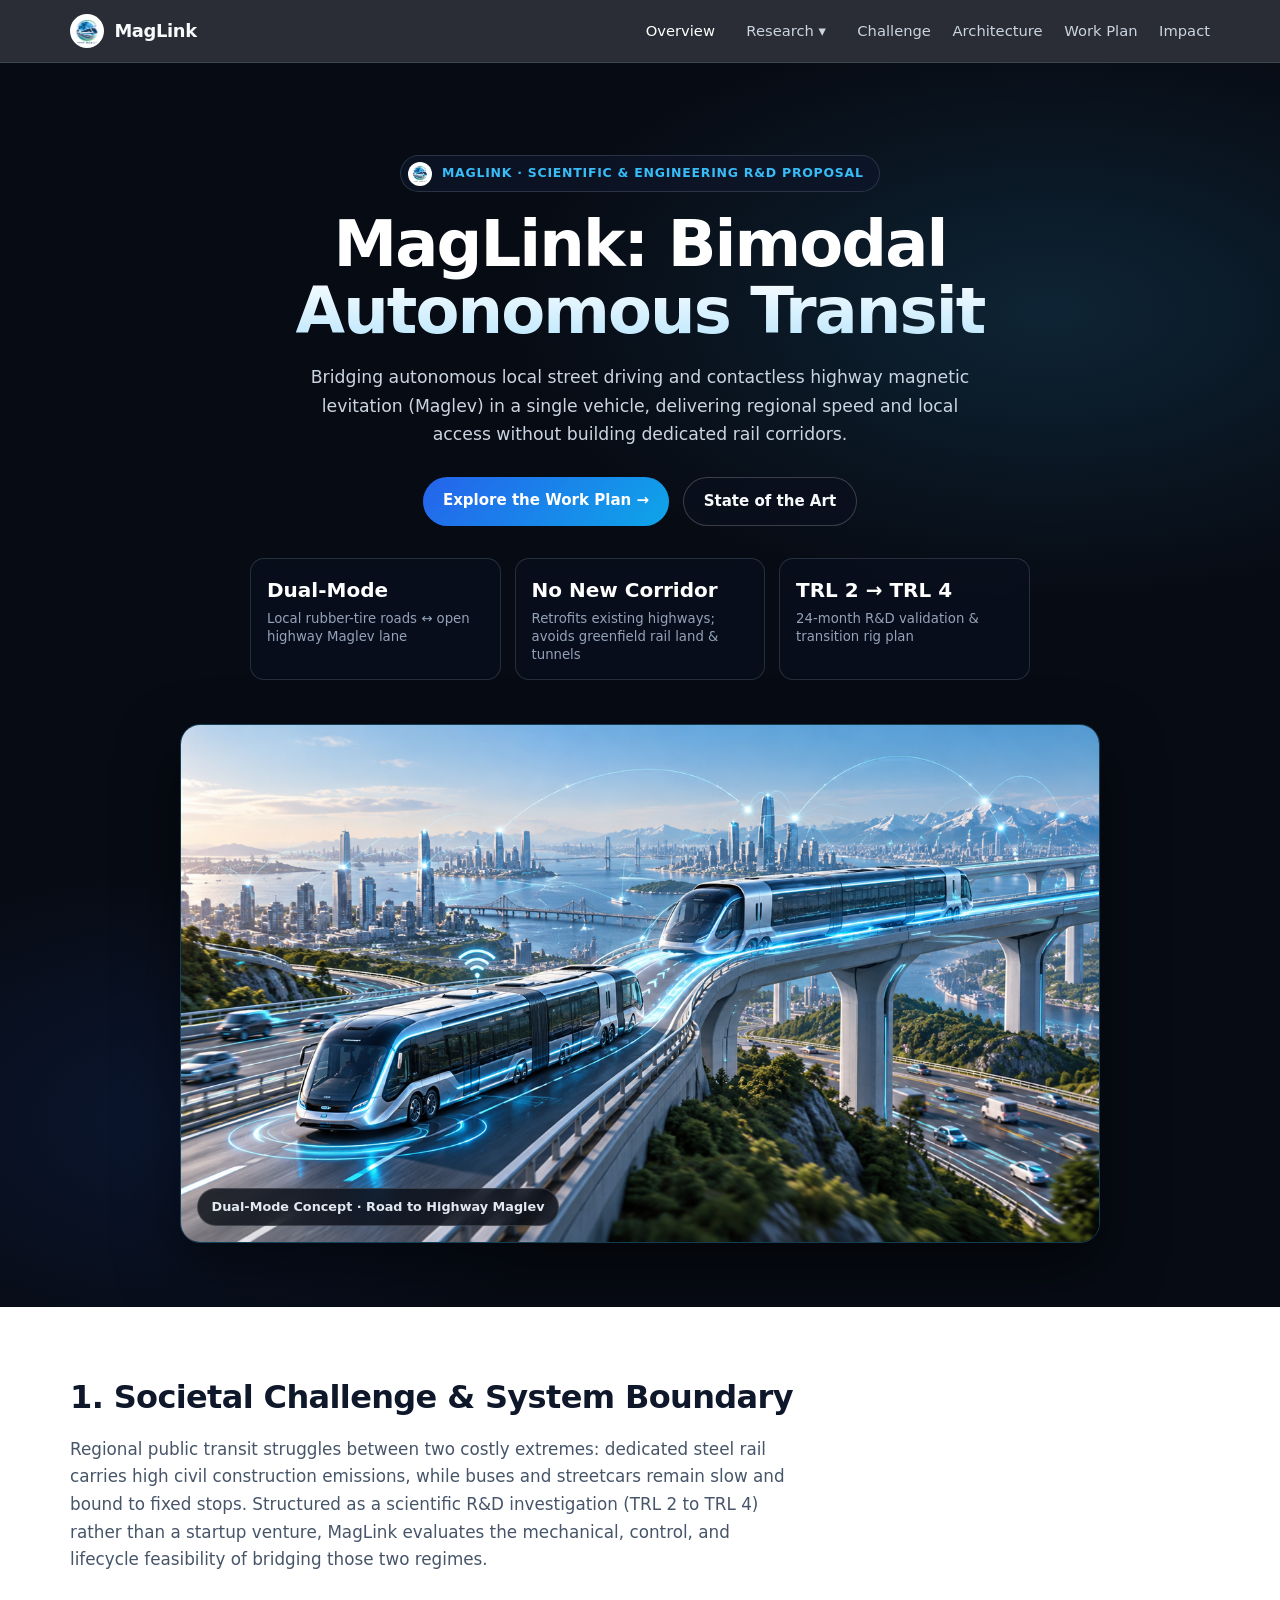
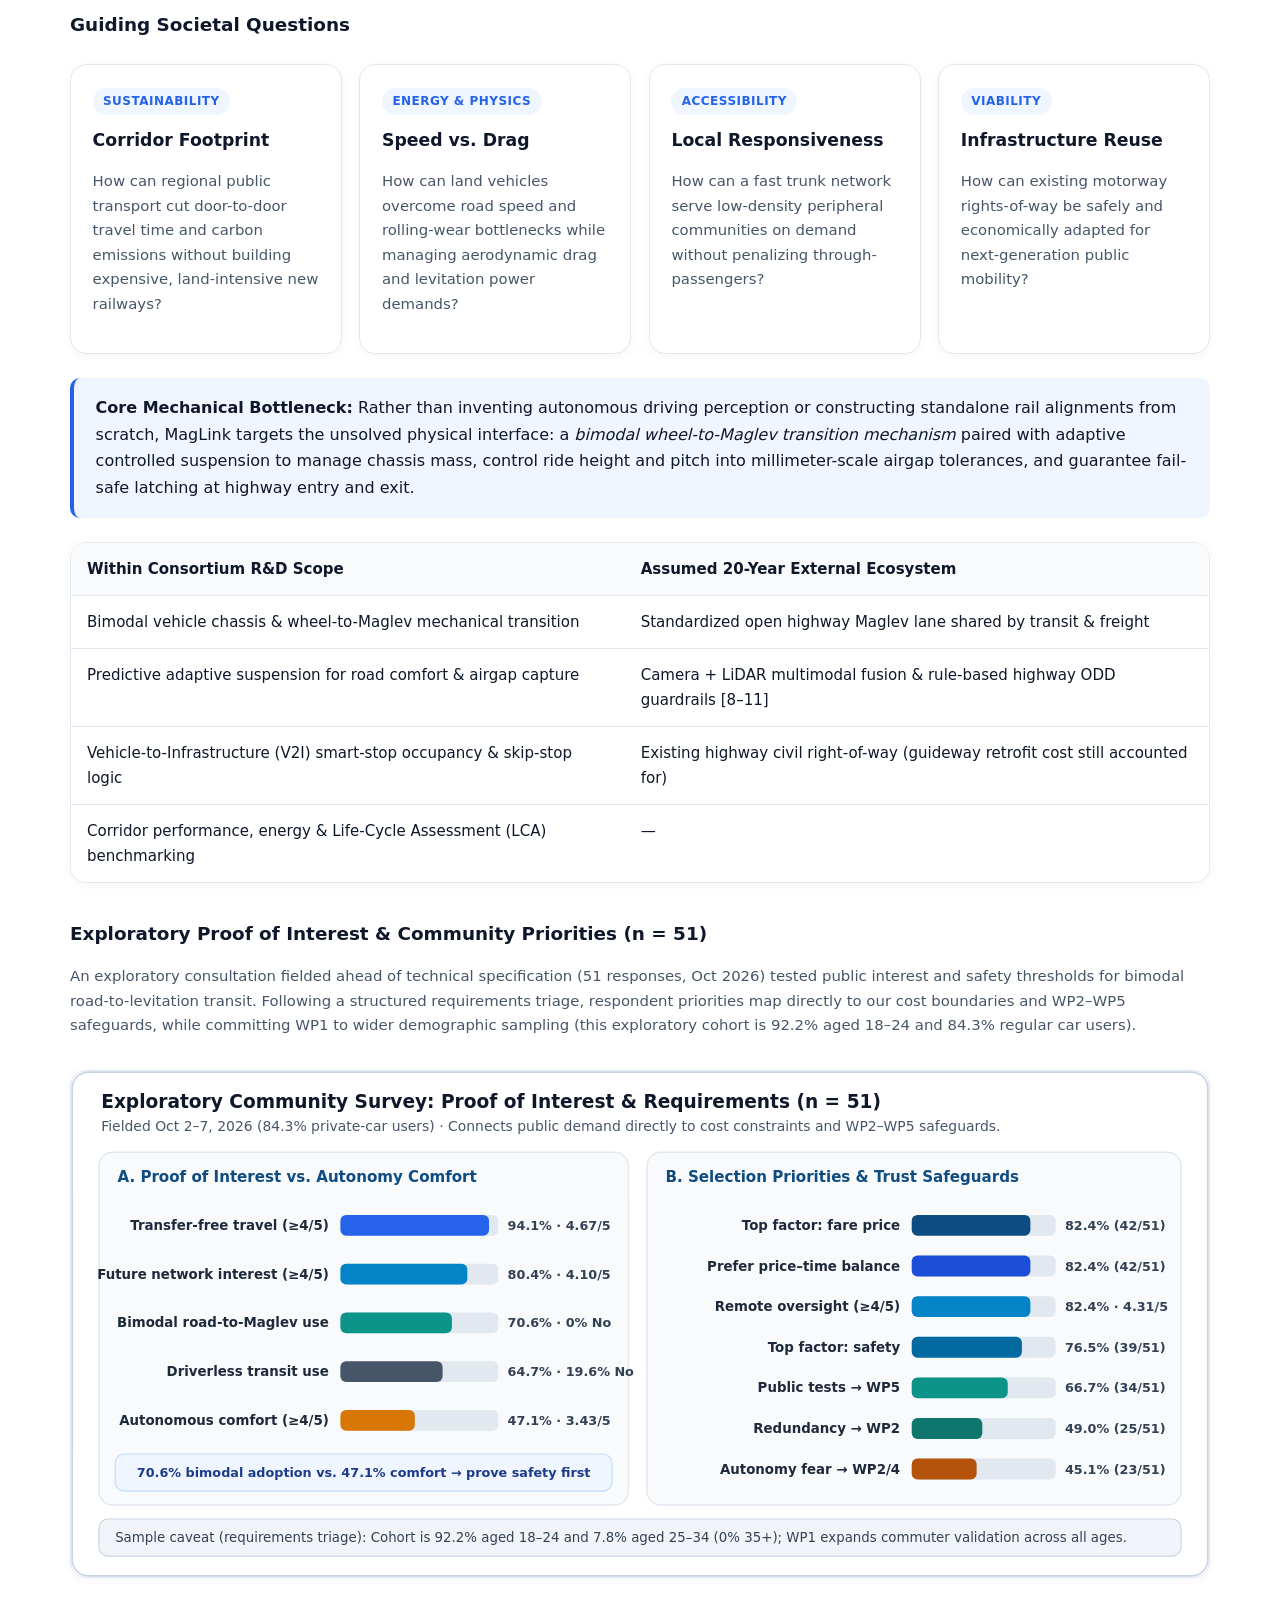
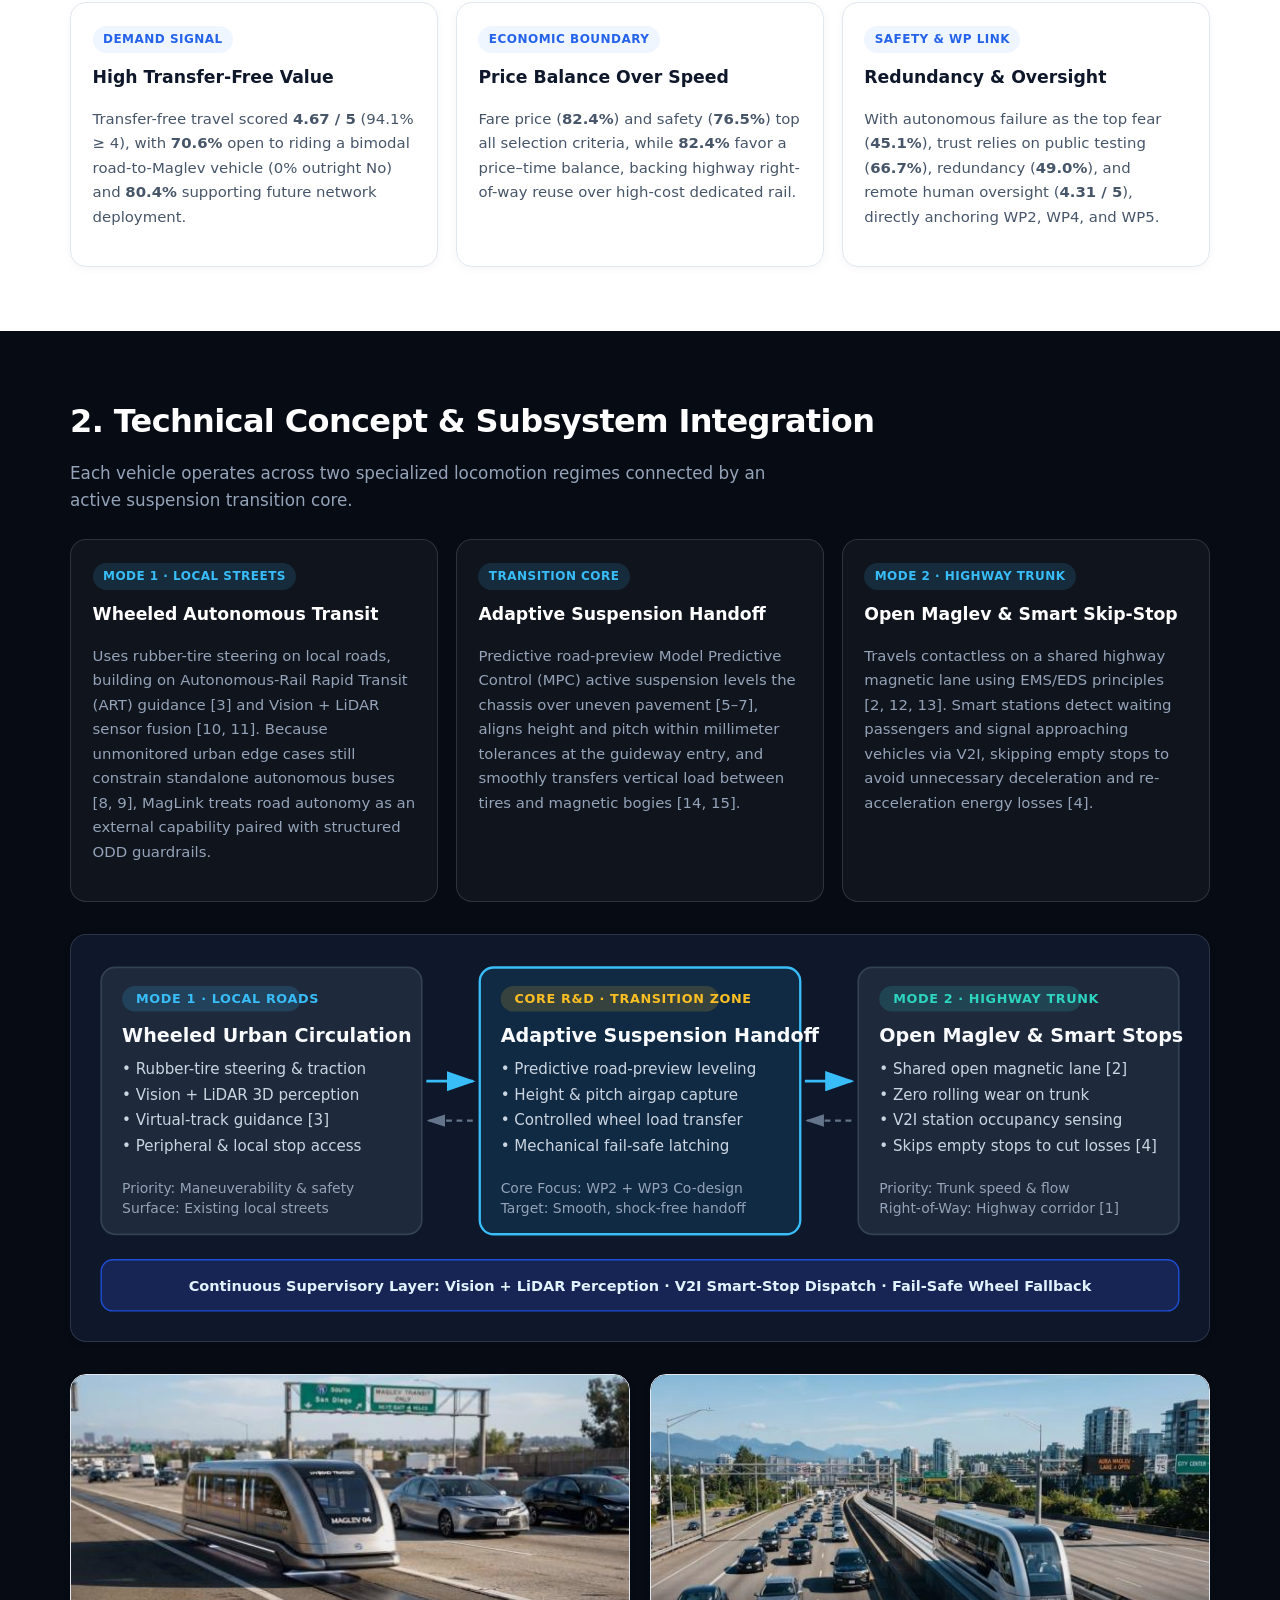
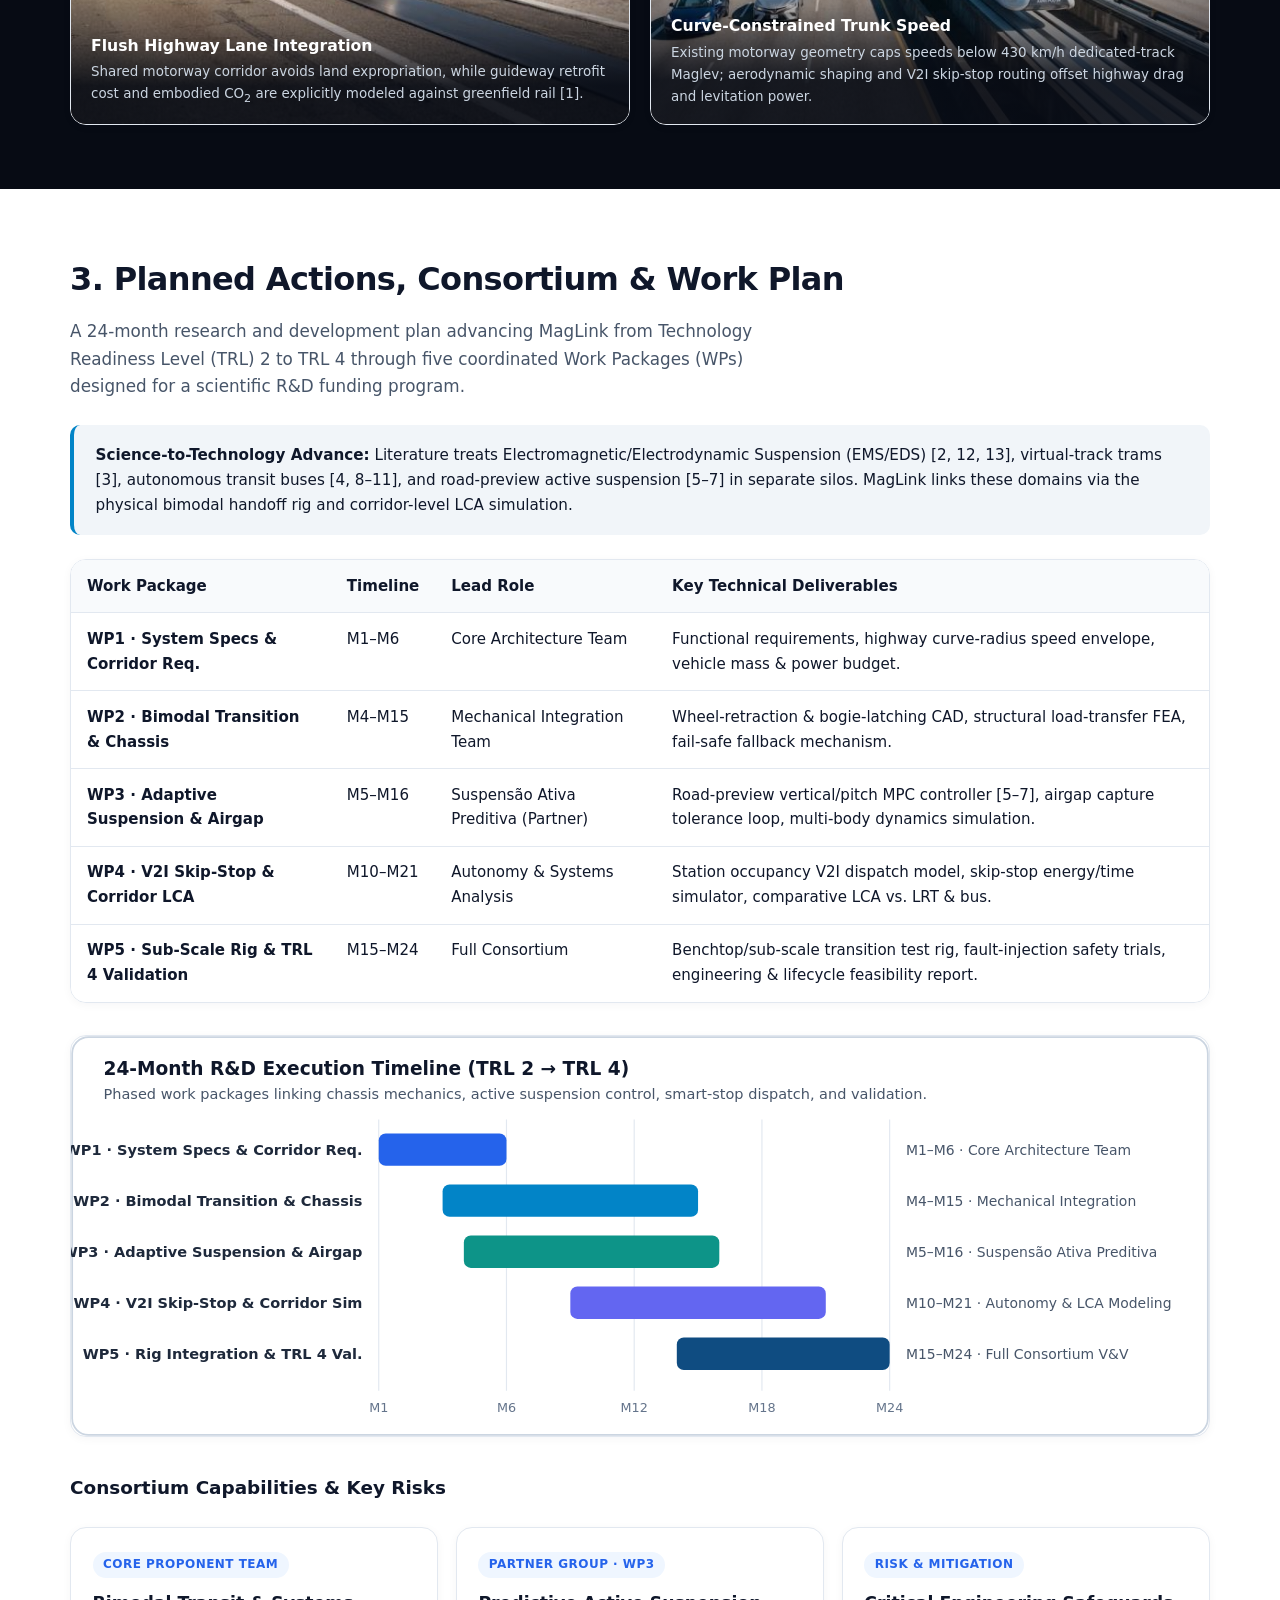
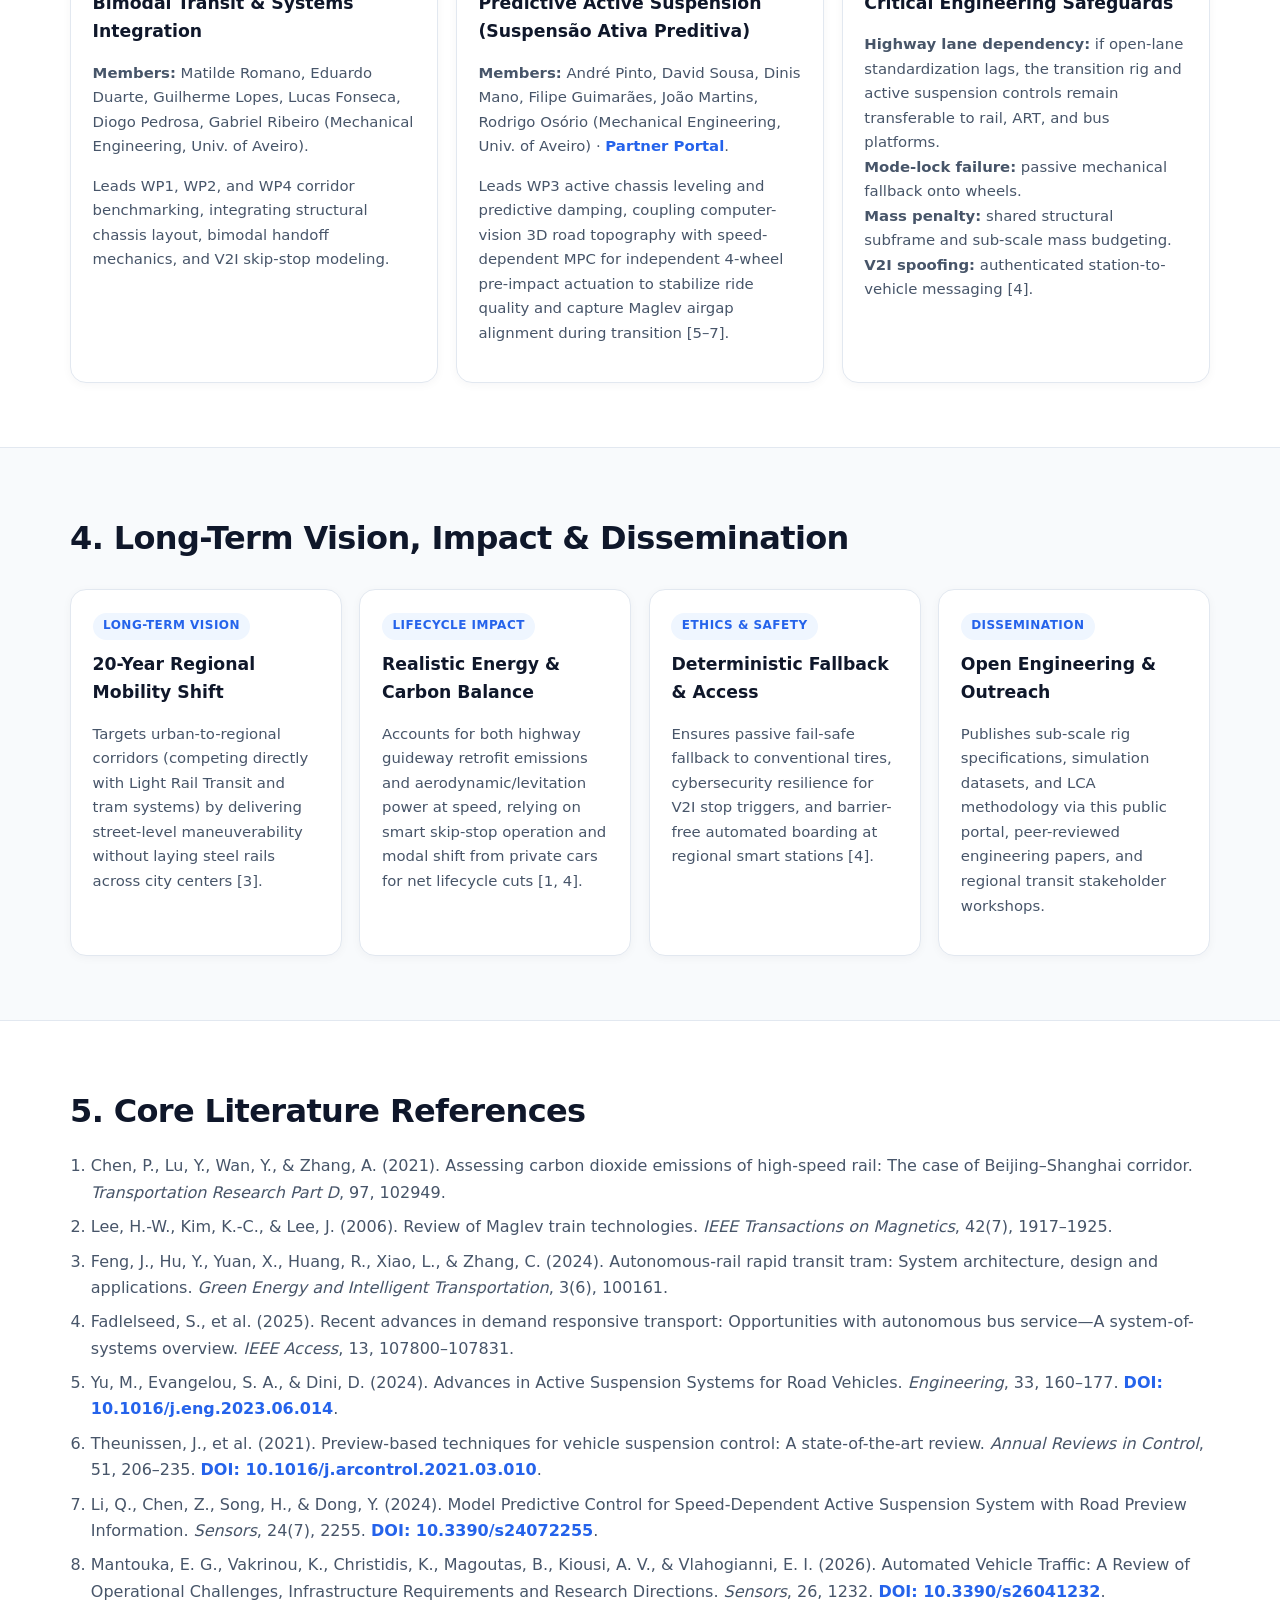
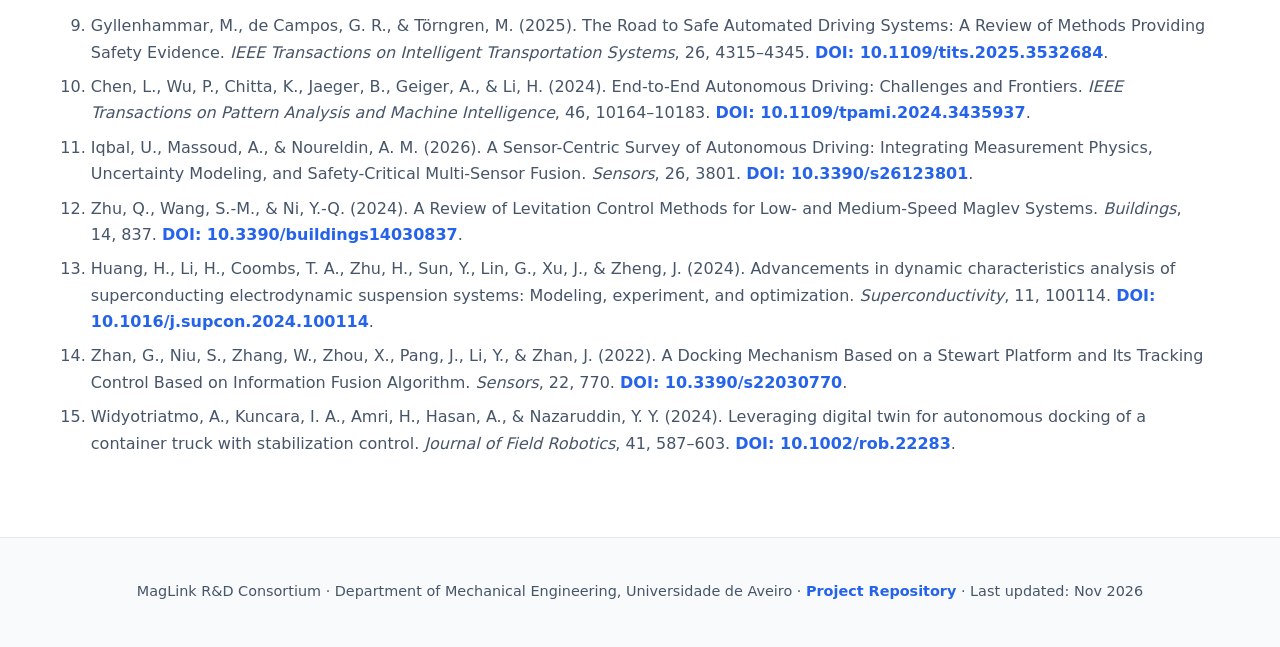
==== index.html @ 685aa1a6 "Add AI transit driving SotA via Consensus and integrate Suspensão Ativa Preditiva partner" ====
<!DOCTYPE html>
<html lang="en">
<head>
  <meta charset="UTF-8">
  <meta name="viewport" content="width=device-width, initial-scale=1.0">
  <title>MagLink: Bimodal Autonomous Hybrid Transit</title>
  <meta name="description" content="MagLink: Scientific and engineering R&amp;D proposal for bimodal autonomous public transit linking local streets and open highway magnetic levitation corridors.">
  <link rel="stylesheet" href="css/styles.css">
  <script src="js/main.js" defer></script>
</head>
<body>
  <a class="skip-link" href="#main-content">Skip to main content</a>

  <header class="site-header">
    <nav class="container nav-bar" aria-label="Primary navigation">
      <a class="brand" href="index.html">
        <img class="brand-logo" src="assets/logo_smart_mobility.png" alt="MagLink logo">
        <span>MagLink</span>
      </a>
      <button type="button" class="nav-mobile-toggle" aria-expanded="false" aria-controls="primary-nav">
        Menu &#9776;
      </button>
      <ul id="primary-nav" class="nav-links">
        <li><a href="index.html" aria-current="page">Overview</a></li>
        <li class="nav-dropdown">
          <button type="button" class="nav-dropdown-toggle" aria-expanded="false" aria-controls="research-menu">
            Research <span aria-hidden="true">&#9662;</span>
          </button>
          <ul id="research-menu" class="nav-dropdown-menu">
            <li><a href="state-of-the-art.html">State of the Art</a></li>
            <li><a href="state-of-the-art.html#literature-matrix">Paper Analysis Matrix</a></li>
            <li><a href="state-of-the-art.html#tech-comparison">Technology Comparison</a></li>
            <li><a href="state-of-the-art.html#research-gap">Research Gap &amp; Domains</a></li>
          </ul>
        </li>
        <li><a href="#challenge">Challenge</a></li>
        <li><a href="#architecture">Architecture</a></li>
        <li><a href="#workplan">Work Plan</a></li>
        <li><a href="#impact">Impact</a></li>
      </ul>
    </nav>
  </header>

  <main id="main-content">
    <section id="top" class="hero">
      <canvas class="hero-canvas" aria-hidden="true"></canvas>
      <div class="container hero-stage">
        <div class="hero-statement">
          <p class="hero-kicker">
            <img class="hero-kicker-logo" src="assets/logo_smart_mobility.png" alt="">
            <span>MagLink &middot; Scientific &amp; Engineering R&amp;D Proposal</span>
          </p>
          <h1>MagLink: Bimodal Autonomous Transit</h1>
          <p class="lead">
            Bridging autonomous local street driving and contactless highway magnetic levitation (Maglev) in a single vehicle, delivering regional speed and local access without building dedicated rail corridors.
          </p>
          <div class="hero-actions">
            <a class="btn btn-primary" href="#workplan">Explore the Work Plan &rarr;</a>
            <a class="btn btn-secondary" href="state-of-the-art.html">State of the Art</a>
          </div>
          <div class="hero-metrics" aria-label="Key project parameters">
            <div class="metric-pill">
              <span class="metric-value">Dual-Mode</span>
              <span class="metric-label">Local rubber-tire roads &harr; open highway Maglev lane</span>
            </div>
            <div class="metric-pill">
              <span class="metric-value">No New Corridor</span>
              <span class="metric-label">Retrofits existing highways; avoids greenfield rail land &amp; tunnels</span>
            </div>
            <div class="metric-pill">
              <span class="metric-value">TRL 2 &rarr; TRL 4</span>
              <span class="metric-label">24-month R&amp;D validation &amp; transition rig plan</span>
            </div>
          </div>
        </div>

        <div class="hero-visual hero-visual-wide">
          <img src="assets/hero_bimodal_concept.png" alt="Autonomous bimodal public transit vehicle transitioning between conventional road circulation and a magnetic levitation highway corridor">
          <span class="visual-overlay-tag">Dual-Mode Concept &middot; Road to Highway Maglev</span>
        </div>
      </div>
    </section>

    <section id="challenge" class="section">
      <div class="container">
        <h2>1. Societal Challenge &amp; System Boundary</h2>
        <p class="lead">
          Regional public transit struggles between two costly extremes: dedicated steel rail carries high civil construction emissions, while buses and streetcars remain slow and bound to fixed stops. Structured as a scientific R&amp;D investigation (TRL&nbsp;2 to TRL&nbsp;4) rather than a startup venture, MagLink evaluates the mechanical, control, and lifecycle feasibility of bridging those two regimes.
        </p>

        <h3 class="subhead">Guiding Societal Questions</h3>
        <div class="card-grid">
          <article class="card">
            <span class="badge">Sustainability</span>
            <h3>Corridor Footprint</h3>
            <p class="muted">How can regional public transport cut door-to-door travel time and carbon emissions without building expensive, land-intensive new railways?</p>
          </article>
          <article class="card">
            <span class="badge">Energy &amp; Physics</span>
            <h3>Speed vs. Drag</h3>
            <p class="muted">How can land vehicles overcome road speed and rolling-wear bottlenecks while managing aerodynamic drag and levitation power demands?</p>
          </article>
          <article class="card">
            <span class="badge">Accessibility</span>
            <h3>Local Responsiveness</h3>
            <p class="muted">How can a fast trunk network serve low-density peripheral communities on demand without penalizing through-passengers?</p>
          </article>
          <article class="card">
            <span class="badge">Viability</span>
            <h3>Infrastructure Reuse</h3>
            <p class="muted">How can existing motorway rights-of-way be safely and economically adapted for next-generation public mobility?</p>
          </article>
        </div>

        <div class="callout">
          <strong>Core Mechanical Bottleneck:</strong> Rather than inventing autonomous driving perception or constructing standalone rail alignments from scratch, MagLink targets the unsolved physical interface: a <em>bimodal wheel-to-Maglev transition mechanism</em> paired with adaptive controlled suspension to manage chassis mass, control ride height and pitch into millimeter-scale airgap tolerances, and guarantee fail-safe latching at highway entry and exit.
        </div>

        <div class="table-wrap">
          <table>
            <thead>
              <tr>
                <th>Within Consortium R&amp;D Scope</th>
                <th>Assumed 20-Year External Ecosystem</th>
              </tr>
            </thead>
            <tbody>
              <tr>
                <td>Bimodal vehicle chassis &amp; wheel-to-Maglev mechanical transition</td>
                <td>Standardized open highway Maglev lane shared by transit &amp; freight</td>
              </tr>
              <tr>
                <td>Predictive adaptive suspension for road comfort &amp; airgap capture</td>
                <td>Camera + LiDAR multimodal fusion &amp; rule-based highway ODD guardrails [8–11]</td>
              </tr>
              <tr>
                <td>Vehicle-to-Infrastructure (V2I) smart-stop occupancy &amp; skip-stop logic</td>
                <td>Existing highway civil right-of-way (guideway retrofit cost still accounted for)</td>
              </tr>
              <tr>
                <td>Corridor performance, energy &amp; Life-Cycle Assessment (LCA) benchmarking</td>
                <td>&mdash;</td>
              </tr>
            </tbody>
          </table>
        </div>

        <h3 id="proof-of-interest" class="subhead">Exploratory Proof of Interest &amp; Community Priorities (n&nbsp;=&nbsp;51)</h3>
        <p class="muted">
          An exploratory consultation fielded ahead of technical specification (51 responses, Oct&nbsp;2026) tested public interest and safety thresholds for bimodal road-to-levitation transit. Following a structured requirements triage, respondent priorities map directly to our cost boundaries and WP2&ndash;WP5 safeguards, while committing WP1 to wider demographic sampling (this exploratory cohort is 92.2% aged 18&ndash;24 and 84.3% regular car users).
        </p>

        <div class="diagram-panel">
          <img src="assets/fig_survey_proof_of_interest.svg" alt="Exploratory community survey chart from 51 respondents showing 94.1% valuing transfer-free travel, 70.6% bimodal willingness, 82.4% prioritizing fare price and price-time balance, and 66.7% requiring pre-launch testing">
        </div>

        <div class="card-grid">
          <article class="card">
            <span class="badge">Demand Signal</span>
            <h3>High Transfer-Free Value</h3>
            <p class="muted">
              Transfer-free travel scored <strong>4.67 / 5</strong> (94.1% &ge; 4), with <strong>70.6%</strong> open to riding a bimodal road-to-Maglev vehicle (0% outright No) and <strong>80.4%</strong> supporting future network deployment.
            </p>
          </article>
          <article class="card">
            <span class="badge">Economic Boundary</span>
            <h3>Price Balance Over Speed</h3>
            <p class="muted">
              Fare price (<strong>82.4%</strong>) and safety (<strong>76.5%</strong>) top all selection criteria, while <strong>82.4%</strong> favor a price&ndash;time balance, backing highway right-of-way reuse over high-cost dedicated rail.
            </p>
          </article>
          <article class="card">
            <span class="badge">Safety &amp; WP Link</span>
            <h3>Redundancy &amp; Oversight</h3>
            <p class="muted">
              With autonomous failure as the top fear (<strong>45.1%</strong>), trust relies on public testing (<strong>66.7%</strong>), redundancy (<strong>49.0%</strong>), and remote human oversight (<strong>4.31 / 5</strong>), directly anchoring WP2, WP4, and WP5.
            </p>
          </article>
        </div>
      </div>
    </section>

    <section id="architecture" class="section section-dark">
      <div class="container">
        <h2>2. Technical Concept &amp; Subsystem Integration</h2>
        <p class="lead">
          Each vehicle operates across two specialized locomotion regimes connected by an active suspension transition core.
        </p>

        <div class="card-grid">
          <article class="card">
            <span class="badge">Mode 1 &middot; Local Streets</span>
            <h3>Wheeled Autonomous Transit</h3>
            <p class="muted">
              Uses rubber-tire steering on local roads, building on Autonomous-Rail Rapid Transit (ART) guidance [3] and Vision + LiDAR sensor fusion [10, 11]. Because unmonitored urban edge cases still constrain standalone autonomous buses [8, 9], MagLink treats road autonomy as an external capability paired with structured ODD guardrails.
            </p>
          </article>
          <article class="card">
            <span class="badge">Transition Core</span>
            <h3>Adaptive Suspension Handoff</h3>
            <p class="muted">
              Predictive road-preview Model Predictive Control (MPC) active suspension levels the chassis over uneven pavement [5–7], aligns height and pitch within millimeter tolerances at the guideway entry, and smoothly transfers vertical load between tires and magnetic bogies [14, 15].
            </p>
          </article>
          <article class="card">
            <span class="badge">Mode 2 &middot; Highway Trunk</span>
            <h3>Open Maglev &amp; Smart Skip-Stop</h3>
            <p class="muted">
              Travels contactless on a shared highway magnetic lane using EMS/EDS principles [2, 12, 13]. Smart stations detect waiting passengers and signal approaching vehicles via V2I, skipping empty stops to avoid unnecessary deceleration and re-acceleration energy losses [4].
            </p>
          </article>
        </div>

        <div class="diagram-panel diagram-panel--dark">
          <img src="assets/fig_mode_transition.svg" alt="Three-stage MagLink architecture diagram linking local wheeled driving, adaptive suspension transition handoff, and highway Maglev trunk operation">
        </div>

        <div class="media-showcase">
          <div class="media-tile">
            <img src="assets/highway_maglev_ground.jpg" alt="Autonomous transit vehicle operating on a flush ground-level magnetic lane embedded within a highway">
            <div class="media-tile-caption">
              <strong>Flush Highway Lane Integration</strong>
              <span>Shared motorway corridor avoids land expropriation, while guideway retrofit cost and embodied CO<sub>2</sub> are explicitly modeled against greenfield rail [1].</span>
            </div>
          </div>
          <div class="media-tile">
            <img src="assets/highway_maglev_median.jpg" alt="Autonomous Maglev transit pod running along a dedicated highway median lane">
            <div class="media-tile-caption">
              <strong>Curve-Constrained Trunk Speed</strong>
              <span>Existing motorway geometry caps speeds below 430&nbsp;km/h dedicated-track Maglev; aerodynamic shaping and V2I skip-stop routing offset highway drag and levitation power.</span>
            </div>
          </div>
        </div>
      </div>
    </section>

    <section id="workplan" class="section">
      <div class="container">
        <h2>3. Planned Actions, Consortium &amp; Work Plan</h2>
        <p class="lead">
          A 24-month research and development plan advancing MagLink from Technology Readiness Level (TRL)&nbsp;2 to TRL&nbsp;4 through five coordinated Work Packages (WPs) designed for a scientific R&amp;D funding program.
        </p>

        <div class="callout-subtle">
          <strong>Science-to-Technology Advance:</strong> Literature treats Electromagnetic/Electrodynamic Suspension (EMS/EDS) [2, 12, 13], virtual-track trams [3], autonomous transit buses [4, 8–11], and road-preview active suspension [5–7] in separate silos. MagLink links these domains via the physical bimodal handoff rig and corridor-level LCA simulation.
        </div>

        <div class="table-wrap">
          <table>
            <thead>
              <tr>
                <th>Work Package</th>
                <th>Timeline</th>
                <th>Lead Role</th>
                <th>Key Technical Deliverables</th>
              </tr>
            </thead>
            <tbody>
              <tr>
                <td><strong>WP1 · System Specs &amp; Corridor Req.</strong></td>
                <td>M1–M6</td>
                <td>Core Architecture Team</td>
                <td>Functional requirements, highway curve-radius speed envelope, vehicle mass &amp; power budget.</td>
              </tr>
              <tr>
                <td><strong>WP2 · Bimodal Transition &amp; Chassis</strong></td>
                <td>M4–M15</td>
                <td>Mechanical Integration Team</td>
                <td>Wheel-retraction &amp; bogie-latching CAD, structural load-transfer FEA, fail-safe fallback mechanism.</td>
              </tr>
              <tr>
                <td><strong>WP3 · Adaptive Suspension &amp; Airgap</strong></td>
                <td>M5–M16</td>
                <td>Suspensão Ativa Preditiva (Partner)</td>
                <td>Road-preview vertical/pitch MPC controller [5–7], airgap capture tolerance loop, multi-body dynamics simulation.</td>
              </tr>
              <tr>
                <td><strong>WP4 · V2I Skip-Stop &amp; Corridor LCA</strong></td>
                <td>M10–M21</td>
                <td>Autonomy &amp; Systems Analysis</td>
                <td>Station occupancy V2I dispatch model, skip-stop energy/time simulator, comparative LCA vs. LRT &amp; bus.</td>
              </tr>
              <tr>
                <td><strong>WP5 · Sub-Scale Rig &amp; TRL 4 Validation</strong></td>
                <td>M15–M24</td>
                <td>Full Consortium</td>
                <td>Benchtop/sub-scale transition test rig, fault-injection safety trials, engineering &amp; lifecycle feasibility report.</td>
              </tr>
            </tbody>
          </table>
        </div>

        <div class="diagram-panel">
          <img src="assets/fig_workplan_gantt.svg" alt="24-month Gantt chart across Work Packages WP1 through WP5 from month 1 to month 24">
        </div>

        <h3 class="subhead">Consortium Capabilities &amp; Key Risks</h3>
        <div class="card-grid">
          <article class="card">
            <span class="badge">Core Proponent Team</span>
            <h3>Bimodal Transit &amp; Systems Integration</h3>
            <p class="muted">
              <strong>Members:</strong> Matilde Romano, Eduardo Duarte, Guilherme Lopes, Lucas Fonseca, Diogo Pedrosa, Gabriel Ribeiro (Mechanical Engineering, Univ. of Aveiro).
            </p>
            <p class="muted">
              Leads WP1, WP2, and WP4 corridor benchmarking, integrating structural chassis layout, bimodal handoff mechanics, and V2I skip-stop modeling.
            </p>
          </article>
          <article class="card">
            <span class="badge">Partner Group &middot; WP3</span>
            <h3>Predictive Active Suspension (Suspensão Ativa Preditiva)</h3>
            <p class="muted">
              <strong>Members:</strong> André Pinto, David Sousa, Dinis Mano, Filipe Guimarães, João Martins, Rodrigo Osório (Mechanical Engineering, Univ. of Aveiro) &middot; <a href="https://sem-susp-ativa-preditiva.htmly.com.br/" target="_blank" rel="noopener noreferrer">Partner Portal</a>.
            </p>
            <p class="muted">
              Leads WP3 active chassis leveling and predictive damping, coupling computer-vision 3D road topography with speed-dependent MPC for independent 4-wheel pre-impact actuation to stabilize ride quality and capture Maglev airgap alignment during transition [5–7].
            </p>
          </article>
          <article class="card">
            <span class="badge">Risk &amp; Mitigation</span>
            <h3>Critical Engineering Safeguards</h3>
            <p class="muted">
              <strong>Highway lane dependency:</strong> if open-lane standardization lags, the transition rig and active suspension controls remain transferable to rail, ART, and bus platforms.<br>
              <strong>Mode-lock failure:</strong> passive mechanical fallback onto wheels.<br>
              <strong>Mass penalty:</strong> shared structural subframe and sub-scale mass budgeting.<br>
              <strong>V2I spoofing:</strong> authenticated station-to-vehicle messaging [4].
            </p>
          </article>
        </div>
      </div>
    </section>

    <section id="impact" class="section section-soft">
      <div class="container">
        <h2>4. Long-Term Vision, Impact &amp; Dissemination</h2>
        <div class="card-grid">
          <article class="card">
            <span class="badge">Long-Term Vision</span>
            <h3>20-Year Regional Mobility Shift</h3>
            <p class="muted">
              Targets urban-to-regional corridors (competing directly with Light Rail Transit and tram systems) by delivering street-level maneuverability without laying steel rails across city centers [3].
            </p>
          </article>
          <article class="card">
            <span class="badge">Lifecycle Impact</span>
            <h3>Realistic Energy &amp; Carbon Balance</h3>
            <p class="muted">
              Accounts for both highway guideway retrofit emissions and aerodynamic/levitation power at speed, relying on smart skip-stop operation and modal shift from private cars for net lifecycle cuts [1, 4].
            </p>
          </article>
          <article class="card">
            <span class="badge">Ethics &amp; Safety</span>
            <h3>Deterministic Fallback &amp; Access</h3>
            <p class="muted">
              Ensures passive fail-safe fallback to conventional tires, cybersecurity resilience for V2I stop triggers, and barrier-free automated boarding at regional smart stations [4].
            </p>
          </article>
          <article class="card">
            <span class="badge">Dissemination</span>
            <h3>Open Engineering &amp; Outreach</h3>
            <p class="muted">
              Publishes sub-scale rig specifications, simulation datasets, and LCA methodology via this public portal, peer-reviewed engineering papers, and regional transit stakeholder workshops.
            </p>
          </article>
        </div>
      </div>
    </section>

    <section id="references" class="section">
      <div class="container">
        <h2>5. Core Literature References</h2>
        <ol class="ref-list">
          <li id="ref-1">Chen, P., Lu, Y., Wan, Y., &amp; Zhang, A. (2021). Assessing carbon dioxide emissions of high-speed rail: The case of Beijing–Shanghai corridor. <em>Transportation Research Part D</em>, 97, 102949.</li>
          <li id="ref-2">Lee, H.-W., Kim, K.-C., &amp; Lee, J. (2006). Review of Maglev train technologies. <em>IEEE Transactions on Magnetics</em>, 42(7), 1917–1925.</li>
          <li id="ref-3">Feng, J., Hu, Y., Yuan, X., Huang, R., Xiao, L., &amp; Zhang, C. (2024). Autonomous-rail rapid transit tram: System architecture, design and applications. <em>Green Energy and Intelligent Transportation</em>, 3(6), 100161.</li>
          <li id="ref-4">Fadlelseed, S., et al. (2025). Recent advances in demand responsive transport: Opportunities with autonomous bus service—A system-of-systems overview. <em>IEEE Access</em>, 13, 107800–107831.</li>
          <li id="ref-5">Yu, M., Evangelou, S. A., &amp; Dini, D. (2024). Advances in Active Suspension Systems for Road Vehicles. <em>Engineering</em>, 33, 160–177. <a href="https://doi.org/10.1016/j.eng.2023.06.014" target="_blank" rel="noopener noreferrer">DOI: 10.1016/j.eng.2023.06.014</a>.</li>
          <li id="ref-6">Theunissen, J., et al. (2021). Preview-based techniques for vehicle suspension control: A state-of-the-art review. <em>Annual Reviews in Control</em>, 51, 206–235. <a href="https://doi.org/10.1016/j.arcontrol.2021.03.010" target="_blank" rel="noopener noreferrer">DOI: 10.1016/j.arcontrol.2021.03.010</a>.</li>
          <li id="ref-7">Li, Q., Chen, Z., Song, H., &amp; Dong, Y. (2024). Model Predictive Control for Speed-Dependent Active Suspension System with Road Preview Information. <em>Sensors</em>, 24(7), 2255. <a href="https://doi.org/10.3390/s24072255" target="_blank" rel="noopener noreferrer">DOI: 10.3390/s24072255</a>.</li>
          <li id="ref-8">Mantouka, E. G., Vakrinou, K., Christidis, K., Magoutas, B., Kiousi, A. V., &amp; Vlahogianni, E. I. (2026). Automated Vehicle Traffic: A Review of Operational Challenges, Infrastructure Requirements and Research Directions. <em>Sensors</em>, 26, 1232. <a href="https://doi.org/10.3390/s26041232" target="_blank" rel="noopener noreferrer">DOI: 10.3390/s26041232</a>.</li>
          <li id="ref-9">Gyllenhammar, M., de Campos, G. R., &amp; Törngren, M. (2025). The Road to Safe Automated Driving Systems: A Review of Methods Providing Safety Evidence. <em>IEEE Transactions on Intelligent Transportation Systems</em>, 26, 4315–4345. <a href="https://doi.org/10.1109/tits.2025.3532684" target="_blank" rel="noopener noreferrer">DOI: 10.1109/tits.2025.3532684</a>.</li>
          <li id="ref-10">Chen, L., Wu, P., Chitta, K., Jaeger, B., Geiger, A., &amp; Li, H. (2024). End-to-End Autonomous Driving: Challenges and Frontiers. <em>IEEE Transactions on Pattern Analysis and Machine Intelligence</em>, 46, 10164–10183. <a href="https://doi.org/10.1109/tpami.2024.3435937" target="_blank" rel="noopener noreferrer">DOI: 10.1109/tpami.2024.3435937</a>.</li>
          <li id="ref-11">Iqbal, U., Massoud, A., &amp; Noureldin, A. M. (2026). A Sensor-Centric Survey of Autonomous Driving: Integrating Measurement Physics, Uncertainty Modeling, and Safety-Critical Multi-Sensor Fusion. <em>Sensors</em>, 26, 3801. <a href="https://doi.org/10.3390/s26123801" target="_blank" rel="noopener noreferrer">DOI: 10.3390/s26123801</a>.</li>
          <li id="ref-12">Zhu, Q., Wang, S.-M., &amp; Ni, Y.-Q. (2024). A Review of Levitation Control Methods for Low- and Medium-Speed Maglev Systems. <em>Buildings</em>, 14, 837. <a href="https://doi.org/10.3390/buildings14030837" target="_blank" rel="noopener noreferrer">DOI: 10.3390/buildings14030837</a>.</li>
          <li id="ref-13">Huang, H., Li, H., Coombs, T. A., Zhu, H., Sun, Y., Lin, G., Xu, J., &amp; Zheng, J. (2024). Advancements in dynamic characteristics analysis of superconducting electrodynamic suspension systems: Modeling, experiment, and optimization. <em>Superconductivity</em>, 11, 100114. <a href="https://doi.org/10.1016/j.supcon.2024.100114" target="_blank" rel="noopener noreferrer">DOI: 10.1016/j.supcon.2024.100114</a>.</li>
          <li id="ref-14">Zhan, G., Niu, S., Zhang, W., Zhou, X., Pang, J., Li, Y., &amp; Zhan, J. (2022). A Docking Mechanism Based on a Stewart Platform and Its Tracking Control Based on Information Fusion Algorithm. <em>Sensors</em>, 22, 770. <a href="https://doi.org/10.3390/s22030770" target="_blank" rel="noopener noreferrer">DOI: 10.3390/s22030770</a>.</li>
          <li id="ref-15">Widyotriatmo, A., Kuncara, I. A., Amri, H., Hasan, A., &amp; Nazaruddin, Y. Y. (2024). Leveraging digital twin for autonomous docking of a container truck with stabilization control. <em>Journal of Field Robotics</em>, 41, 587–603. <a href="https://doi.org/10.1002/rob.22283" target="_blank" rel="noopener noreferrer">DOI: 10.1002/rob.22283</a>.</li>
        </ol>
      </div>
    </section>
  </main>

  <footer class="site-footer">
    <div class="container">
      <p>MagLink R&amp;D Consortium &middot; Department of Mechanical Engineering, Universidade de Aveiro &middot; <a href="https://github.com/gabriel-t-ribeiro/sem_web_ac4">Project Repository</a> &middot; Last updated: Nov&nbsp;2026</p>
    </div>
  </footer>
</body>
</html>
---- css/styles.css ----
:root {
  --bg: #ffffff;
  --bg-soft: #f8fafc;
  --bg-dark: #070b14;
  --bg-dark-elev: #0f172a;
  --surface: #ffffff;
  --text: #0f172a;
  --text-light: #f8fafc;
  --muted: #475569;
  --muted-dark: #94a3b8;
  --accent: #2563eb;
  --accent-cyan: #38bdf8;
  --accent-soft: #eff6ff;
  --border: #e2e8f0;
  --border-dark: rgba(148, 163, 184, 0.22);
  --max-w: 1140px;
  --radius: 16px;
  --shadow-sm: 0 2px 10px rgba(15, 23, 42, 0.04);
  --shadow-lg: 0 20px 50px rgba(2, 6, 23, 0.35);
}

*,
*::before,
*::after {
  box-sizing: border-box;
}

html {
  scroll-behavior: smooth;
}

@media (prefers-reduced-motion: reduce) {
  html {
    scroll-behavior: auto;
  }
}

body {
  margin: 0;
  font-family: "Inter", system-ui, -apple-system, BlinkMacSystemFont, "Segoe UI", Roboto, sans-serif;
  line-height: 1.65;
  color: var(--text);
  background: var(--bg);
  -webkit-font-smoothing: antialiased;
}

img,
svg {
  max-width: 100%;
  height: auto;
  display: block;
}

.skip-link {
  position: absolute;
  left: -9999px;
}

.skip-link:focus {
  position: fixed;
  left: 1rem;
  top: 1rem;
  z-index: 100;
  padding: 0.5rem 0.9rem;
  background: var(--accent);
  color: #ffffff;
  border-radius: 8px;
}

.container {
  width: min(100% - 2.5rem, var(--max-w));
  margin-inline: auto;
}

/* Header */
.site-header {
  position: sticky;
  top: 0;
  z-index: 60;
  background: rgba(7, 11, 20, 0.86);
  backdrop-filter: blur(14px);
  border-bottom: 1px solid var(--border-dark);
}

.nav-bar {
  display: flex;
  align-items: center;
  justify-content: space-between;
  gap: 1rem;
  min-height: 62px;
  position: relative;
}

.brand {
  display: inline-flex;
  align-items: center;
  gap: 0.65rem;
  font-weight: 800;
  font-size: 1.12rem;
  letter-spacing: -0.02em;
  color: var(--text-light);
  text-decoration: none;
}

.brand-logo {
  width: 34px;
  height: 34px;
  object-fit: contain;
  border-radius: 50%;
  background: #ffffff;
  padding: 2px;
}

.nav-mobile-toggle {
  display: none;
  background: rgba(255, 255, 255, 0.08);
  color: var(--text-light);
  border: 1px solid var(--border-dark);
  border-radius: 8px;
  padding: 0.4rem 0.75rem;
  font: inherit;
  font-size: 0.9rem;
  font-weight: 600;
  cursor: pointer;
}

.nav-links {
  display: flex;
  align-items: center;
  gap: 1.35rem;
  list-style: none;
  margin: 0;
  padding: 0;
}

.nav-links a {
  color: #cbd5e1;
  text-decoration: none;
  font-size: 0.92rem;
  font-weight: 500;
  transition: color 0.15s ease;
}

.nav-links a:hover,
.nav-links a:focus-visible,
.nav-links a[aria-current="page"] {
  color: #ffffff;
}

.nav-dropdown {
  position: relative;
}

.nav-dropdown-toggle {
  background: transparent;
  border: 1px solid transparent;
  border-radius: 8px;
  padding: 0.3rem 0.55rem;
  font: inherit;
  font-size: 0.92rem;
  font-weight: 500;
  color: #cbd5e1;
  cursor: pointer;
}

.nav-dropdown-toggle:hover,
.nav-dropdown-toggle:focus-visible,
.nav-dropdown.is-open .nav-dropdown-toggle {
  color: #ffffff;
  background: rgba(255, 255, 255, 0.09);
}

.nav-dropdown-menu {
  display: none;
  position: absolute;
  top: calc(100% + 0.5rem);
  left: 0;
  min-width: 235px;
  list-style: none;
  margin: 0;
  padding: 0.45rem;
  background: var(--bg-dark-elev);
  border: 1px solid var(--border-dark);
  border-radius: 12px;
  box-shadow: var(--shadow-lg);
  z-index: 70;
}

.nav-dropdown-menu::before {
  content: "";
  position: absolute;
  top: -0.65rem;
  left: -0.5rem;
  right: -0.5rem;
  height: 0.7rem;
}

.nav-dropdown.is-open .nav-dropdown-menu,
.nav-dropdown.is-hover-open .nav-dropdown-menu,
.nav-dropdown:hover .nav-dropdown-menu,
.nav-dropdown:focus-within .nav-dropdown-menu {
  display: block;
}

.nav-dropdown-menu a {
  display: block;
  padding: 0.5rem 0.75rem;
  border-radius: 8px;
  font-size: 0.9rem;
  color: #cbd5e1;
}

.nav-dropdown-menu a:hover,
.nav-dropdown-menu a:focus-visible {
  background: rgba(56, 189, 248, 0.14);
  color: #ffffff;
}

@media (max-width: 820px) {
  .nav-mobile-toggle {
    display: inline-flex;
    align-items: center;
    gap: 0.35rem;
  }

  .nav-links {
    display: none;
    position: absolute;
    top: 100%;
    left: 0;
    right: 0;
    flex-direction: column;
    align-items: stretch;
    gap: 0.25rem;
    padding: 0.85rem 1rem;
    background: var(--bg-dark-elev);
    border: 1px solid var(--border-dark);
    border-radius: 12px;
    margin-top: 0.4rem;
    box-shadow: var(--shadow-lg);
  }

  .nav-links.is-open {
    display: flex;
  }

  .nav-links > li > a,
  .nav-dropdown-toggle {
    display: block;
    width: 100%;
    text-align: left;
    padding: 0.5rem 0.65rem;
  }

  .nav-dropdown-menu {
    position: static;
    box-shadow: none;
    border: none;
    background: rgba(255, 255, 255, 0.04);
    margin-top: 0.2rem;
    padding-left: 0.75rem;
  }

  .nav-dropdown-menu::before {
    display: none;
  }
}

/* Dark Atmospheric Hero */
.hero {
  position: relative;
  overflow: hidden;
  padding-block: 4.75rem 4rem;
  background:
    radial-gradient(900px 480px at 82% 20%, rgba(56, 189, 248, 0.14), transparent 60%),
    radial-gradient(700px 420px at 15% 85%, rgba(37, 99, 235, 0.13), transparent 60%),
    var(--bg-dark);
  color: var(--text-light);
}

.hero-canvas {
  position: absolute;
  inset: 0;
  width: 100%;
  height: 100%;
  display: block;
  pointer-events: none;
  z-index: 0;
}

.hero-compact {
  padding-block: 3.5rem 3rem;
}

.hero-stage {
  position: relative;
  z-index: 1;
  display: flex;
  flex-direction: column;
  gap: 2.5rem;
}

.hero-statement {
  max-width: 820px;
  margin-inline: auto;
  text-align: center;
  padding-block: 1rem 0.25rem;
}

.hero-kicker {
  display: inline-flex;
  align-items: center;
  justify-content: center;
  gap: 0.6rem;
  margin: 0 0 1.15rem;
  padding: 0.35rem 0.95rem 0.35rem 0.45rem;
  border-radius: 999px;
  background: rgba(15, 23, 42, 0.72);
  backdrop-filter: blur(10px);
  border: 1px solid var(--border-dark);
  font-size: 0.78rem;
  font-weight: 700;
  letter-spacing: 0.06em;
  text-transform: uppercase;
  color: var(--accent-cyan);
}

.hero-kicker-logo {
  width: 24px;
  height: 24px;
  object-fit: contain;
  border-radius: 50%;
  background: #ffffff;
  padding: 2px;
}

.hero-statement h1 {
  font-size: clamp(2.35rem, 5.2vw, 4rem);
  font-weight: 800;
  line-height: 1.05;
  letter-spacing: -0.03em;
  margin: 0 auto 1.15rem;
  background: linear-gradient(180deg, #ffffff 45%, #bae6fd 100%);
  -webkit-background-clip: text;
  background-clip: text;
  color: transparent;
}

.hero .hero-statement .lead {
  margin: 0 auto 1.75rem;
  max-width: 60ch;
}

.hero-statement .hero-actions {
  justify-content: center;
}

.hero-statement .hero-metrics {
  text-align: left;
  max-width: 780px;
  margin-inline: auto;
}

.hero-split {
  position: relative;
  z-index: 1;
  display: grid;
  grid-template-columns: 1.05fr 1fr;
  gap: 2.5rem;
  align-items: center;
}

@media (max-width: 900px) {
  .hero-split {
    grid-template-columns: 1fr;
  }
}

.eyebrow {
  margin: 0 0 0.75rem;
  font-size: 0.8rem;
  font-weight: 700;
  letter-spacing: 0.1em;
  text-transform: uppercase;
  color: var(--accent-cyan);
}

h1 {
  margin: 0 0 1.1rem;
  font-size: clamp(2rem, 3.6vw, 3rem);
  font-weight: 800;
  line-height: 1.1;
  letter-spacing: -0.025em;
}

.hero .lead {
  color: #cbd5e1;
  font-size: 1.08rem;
  max-width: 56ch;
  margin: 0 0 1.75rem;
}

.lead {
  color: var(--muted);
  font-size: 1.05rem;
  max-width: 68ch;
  margin: 0 0 1.5rem;
}

.hero-actions {
  display: flex;
  flex-wrap: wrap;
  gap: 0.85rem;
  margin-bottom: 2rem;
}

.btn {
  display: inline-block;
  padding: 0.7rem 1.25rem;
  border-radius: 999px;
  font-weight: 600;
  font-size: 0.94rem;
  text-decoration: none;
  transition: transform 0.15s ease, background 0.15s ease;
}

.btn:hover,
.btn:focus-visible {
  transform: translateY(-1px);
}

.btn-primary {
  background: linear-gradient(135deg, #2563eb, #0ea5e9);
  color: #ffffff;
}

.btn-secondary {
  background: rgba(10, 16, 30, 0.72);
  backdrop-filter: blur(8px);
  color: #f8fafc;
  border: 1px solid rgba(255, 255, 255, 0.2);
}

.btn-secondary:hover,
.btn-secondary:focus-visible {
  background: rgba(15, 23, 42, 0.88);
}

.hero-metrics {
  display: grid;
  grid-template-columns: repeat(3, minmax(0, 1fr));
  gap: 0.85rem;
}

@media (max-width: 640px) {
  .hero-metrics {
    grid-template-columns: 1fr;
  }
}

.metric-pill {
  padding: 0.95rem 1rem;
  border-radius: 14px;
  background: rgba(10, 16, 30, 0.74);
  backdrop-filter: blur(8px);
  border: 1px solid var(--border-dark);
}

.metric-value {
  display: block;
  font-size: 1.25rem;
  font-weight: 700;
  color: #ffffff;
}

.metric-label {
  display: block;
  font-size: 0.83rem;
  color: var(--muted-dark);
  margin-top: 0.2rem;
  line-height: 1.35;
}

/* Integrated Visual Frames (no clunky figure captions) */
.hero-visual {
  position: relative;
  border-radius: 20px;
  overflow: hidden;
  border: 1px solid rgba(56, 189, 248, 0.28);
  box-shadow: 0 24px 60px rgba(0, 0, 0, 0.55);
}

.hero-visual img {
  width: 100%;
  aspect-ratio: 16 / 10;
  object-fit: cover;
}

.hero-visual-wide {
  width: 100%;
  max-width: 920px;
  margin-inline: auto;
}

.hero-visual-wide img {
  aspect-ratio: 16 / 9;
}

.visual-overlay-tag {
  position: absolute;
  left: 1rem;
  bottom: 1rem;
  padding: 0.45rem 0.85rem;
  border-radius: 999px;
  background: rgba(7, 11, 20, 0.78);
  backdrop-filter: blur(8px);
  border: 1px solid rgba(255, 255, 255, 0.16);
  color: #e2e8f0;
  font-size: 0.8rem;
  font-weight: 600;
}

.media-showcase {
  display: grid;
  grid-template-columns: repeat(auto-fit, minmax(300px, 1fr));
  gap: 1.25rem;
  margin-top: 2rem;
}

.media-tile {
  position: relative;
  border-radius: var(--radius);
  overflow: hidden;
  border: 1px solid var(--border);
  box-shadow: var(--shadow-sm);
  background: var(--bg-dark);
}

.media-tile img {
  width: 100%;
  aspect-ratio: 16 / 10;
  object-fit: cover;
  opacity: 0.94;
}

.media-tile-caption {
  position: absolute;
  inset: auto 0 0 0;
  padding: 2.25rem 1.25rem 1rem;
  background: linear-gradient(180deg, transparent 0%, rgba(7, 11, 20, 0.9) 70%);
  color: #ffffff;
}

.media-tile-caption strong {
  display: block;
  font-size: 0.98rem;
  margin-bottom: 0.15rem;
}

.media-tile-caption span {
  display: block;
  font-size: 0.84rem;
  color: #cbd5e1;
}

.diagram-panel {
  margin-top: 2rem;
  border-radius: var(--radius);
  overflow: hidden;
  border: 1px solid var(--border);
  box-shadow: var(--shadow-sm);
  background: var(--surface);
}

.diagram-panel--dark {
  background: var(--bg-dark-elev);
  border-color: var(--border-dark);
}

/* Sections */
.section {
  padding-block: 4rem;
}

.section-soft {
  background: var(--bg-soft);
  border-block: 1px solid var(--border);
}

.section-dark {
  background: var(--bg-dark);
  color: var(--text-light);
}

.section-dark h2,
.section-dark h3 {
  color: #ffffff;
}

.section-dark .lead,
.section-dark .muted {
  color: var(--muted-dark);
}

h2 {
  margin: 0 0 0.75rem;
  font-size: clamp(1.5rem, 2.5vw, 2.05rem);
  font-weight: 800;
  letter-spacing: -0.02em;
  color: var(--text);
}

h3 {
  margin: 0 0 0.45rem;
  font-size: 1.08rem;
  font-weight: 700;
}

.subhead {
  margin: 2.25rem 0 0.75rem;
  font-size: 1.15rem;
  font-weight: 700;
}

.muted {
  color: var(--muted);
  font-size: 0.93rem;
}

.card-grid {
  display: grid;
  grid-template-columns: repeat(auto-fit, minmax(245px, 1fr));
  gap: 1.1rem;
  margin-top: 1.5rem;
}

.card {
  background: var(--surface);
  border: 1px solid var(--border);
  border-radius: var(--radius);
  padding: 1.35rem;
  box-shadow: var(--shadow-sm);
}

.section-dark .card {
  background: rgba(255, 255, 255, 0.04);
  border-color: var(--border-dark);
  box-shadow: none;
}

.badge {
  display: inline-block;
  margin-bottom: 0.65rem;
  padding: 0.22rem 0.65rem;
  font-size: 0.75rem;
  font-weight: 700;
  letter-spacing: 0.04em;
  text-transform: uppercase;
  color: var(--accent);
  background: var(--accent-soft);
  border-radius: 999px;
}

.section-dark .badge {
  color: var(--accent-cyan);
  background: rgba(56, 189, 248, 0.14);
}

.callout {
  margin: 1.5rem 0;
  padding: 1.1rem 1.35rem;
  background: var(--accent-soft);
  border-left: 4px solid var(--accent);
  border-radius: 10px;
}

.callout-subtle {
  margin: 1.5rem 0;
  padding: 1.1rem 1.35rem;
  background: #f1f5f9;
  border-left: 4px solid #0284c7;
  border-radius: 10px;
  font-size: 0.95rem;
}

.table-wrap {
  overflow-x: auto;
  margin-top: 1.35rem;
  border-radius: var(--radius);
  border: 1px solid var(--border);
  box-shadow: var(--shadow-sm);
}

table {
  width: 100%;
  border-collapse: collapse;
  background: var(--surface);
}

th,
td {
  padding: 0.85rem 1rem;
  text-align: left;
  border-bottom: 1px solid var(--border);
  vertical-align: top;
  font-size: 0.94rem;
}

th {
  background: var(--bg-soft);
  color: var(--text);
  font-weight: 700;
}

tr:last-child td {
  border-bottom: none;
}

.row-highlight td {
  background: var(--accent-soft);
}

.ref-list {
  padding-left: 1.3rem;
  color: var(--muted);
}

.ref-list li + li {
  margin-top: 0.5rem;
}

.site-footer {
  border-top: 1px solid var(--border);
  padding-block: 1.75rem;
  font-size: 0.9rem;
  color: var(--muted);
  text-align: center;
  background: var(--bg-soft);
}

.card a,
td a,
.ref-list a,
.site-footer a {
  color: var(--accent);
  font-weight: 600;
  text-decoration: none;
}

.card a:hover,
.card a:focus-visible,
td a:hover,
td a:focus-visible,
.ref-list a:hover,
.ref-list a:focus-visible,
.site-footer a:hover,
.site-footer a:focus-visible {
  text-decoration: underline;
}
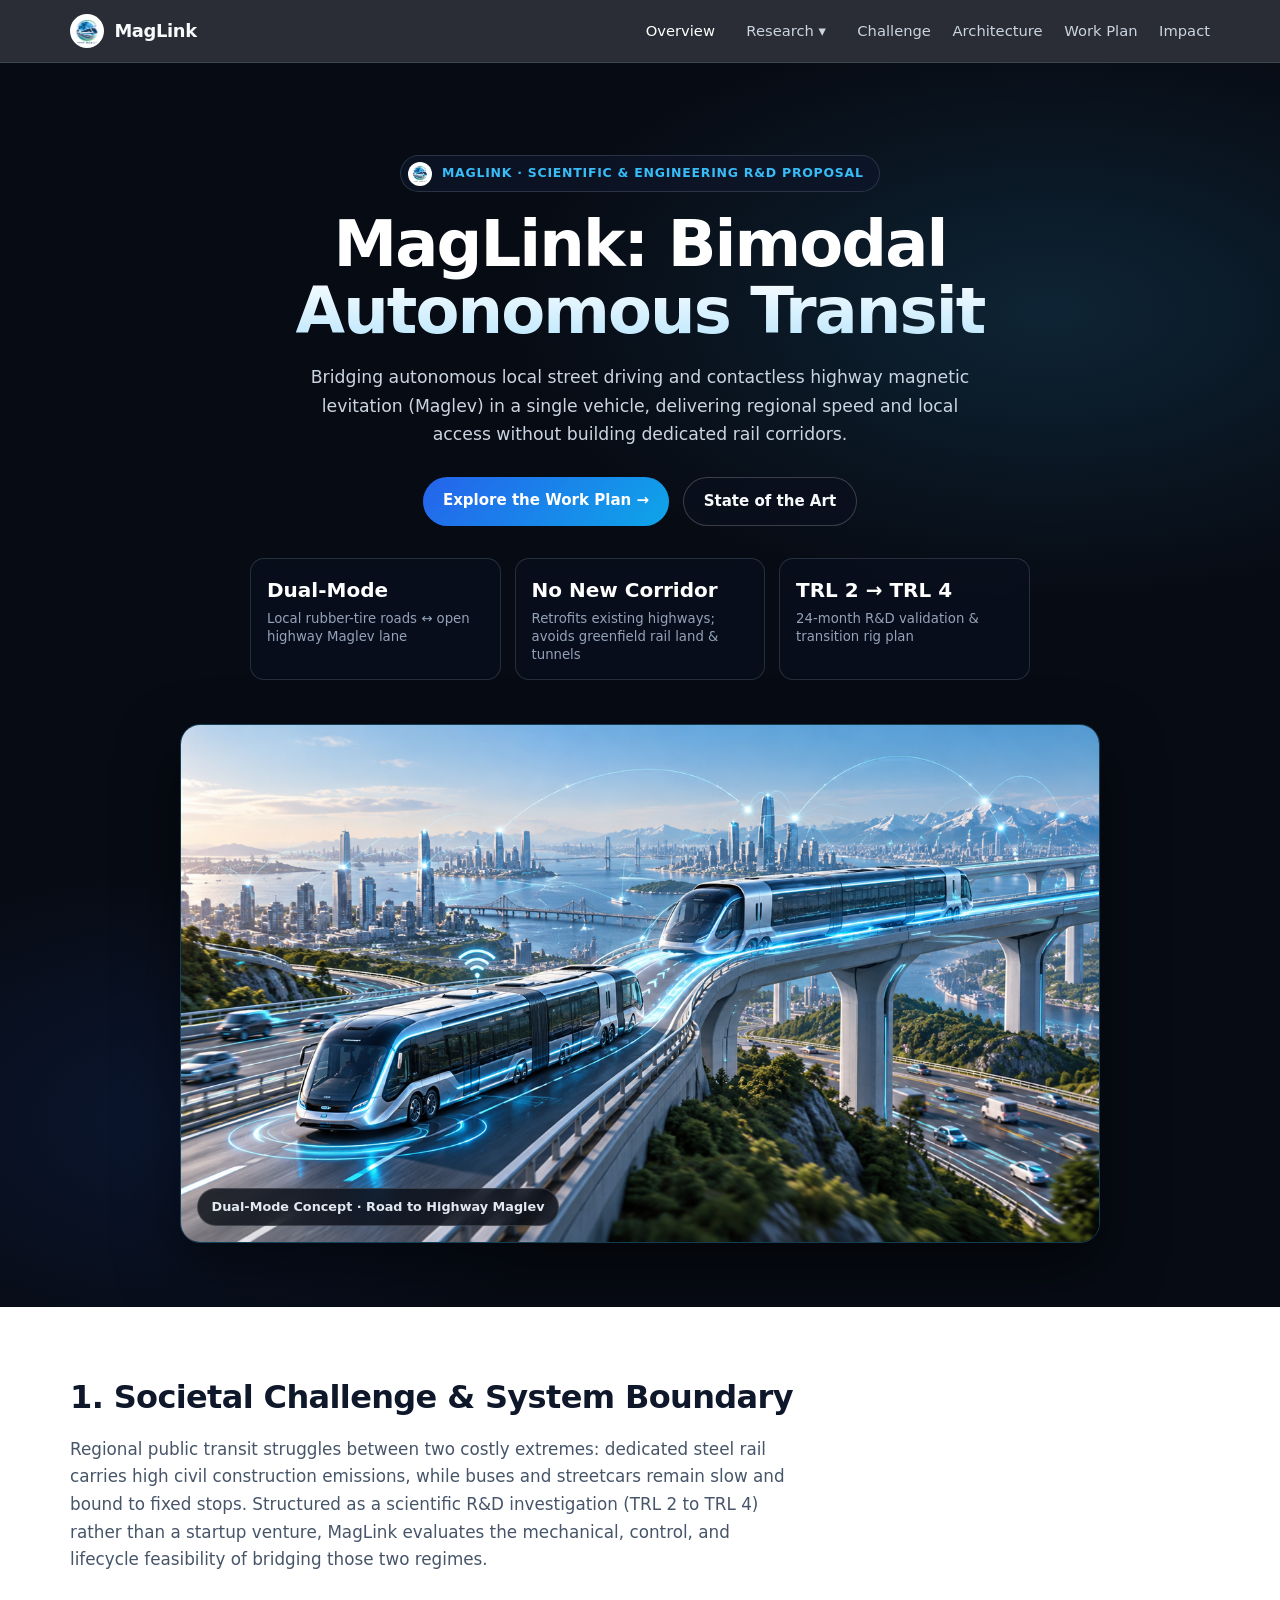
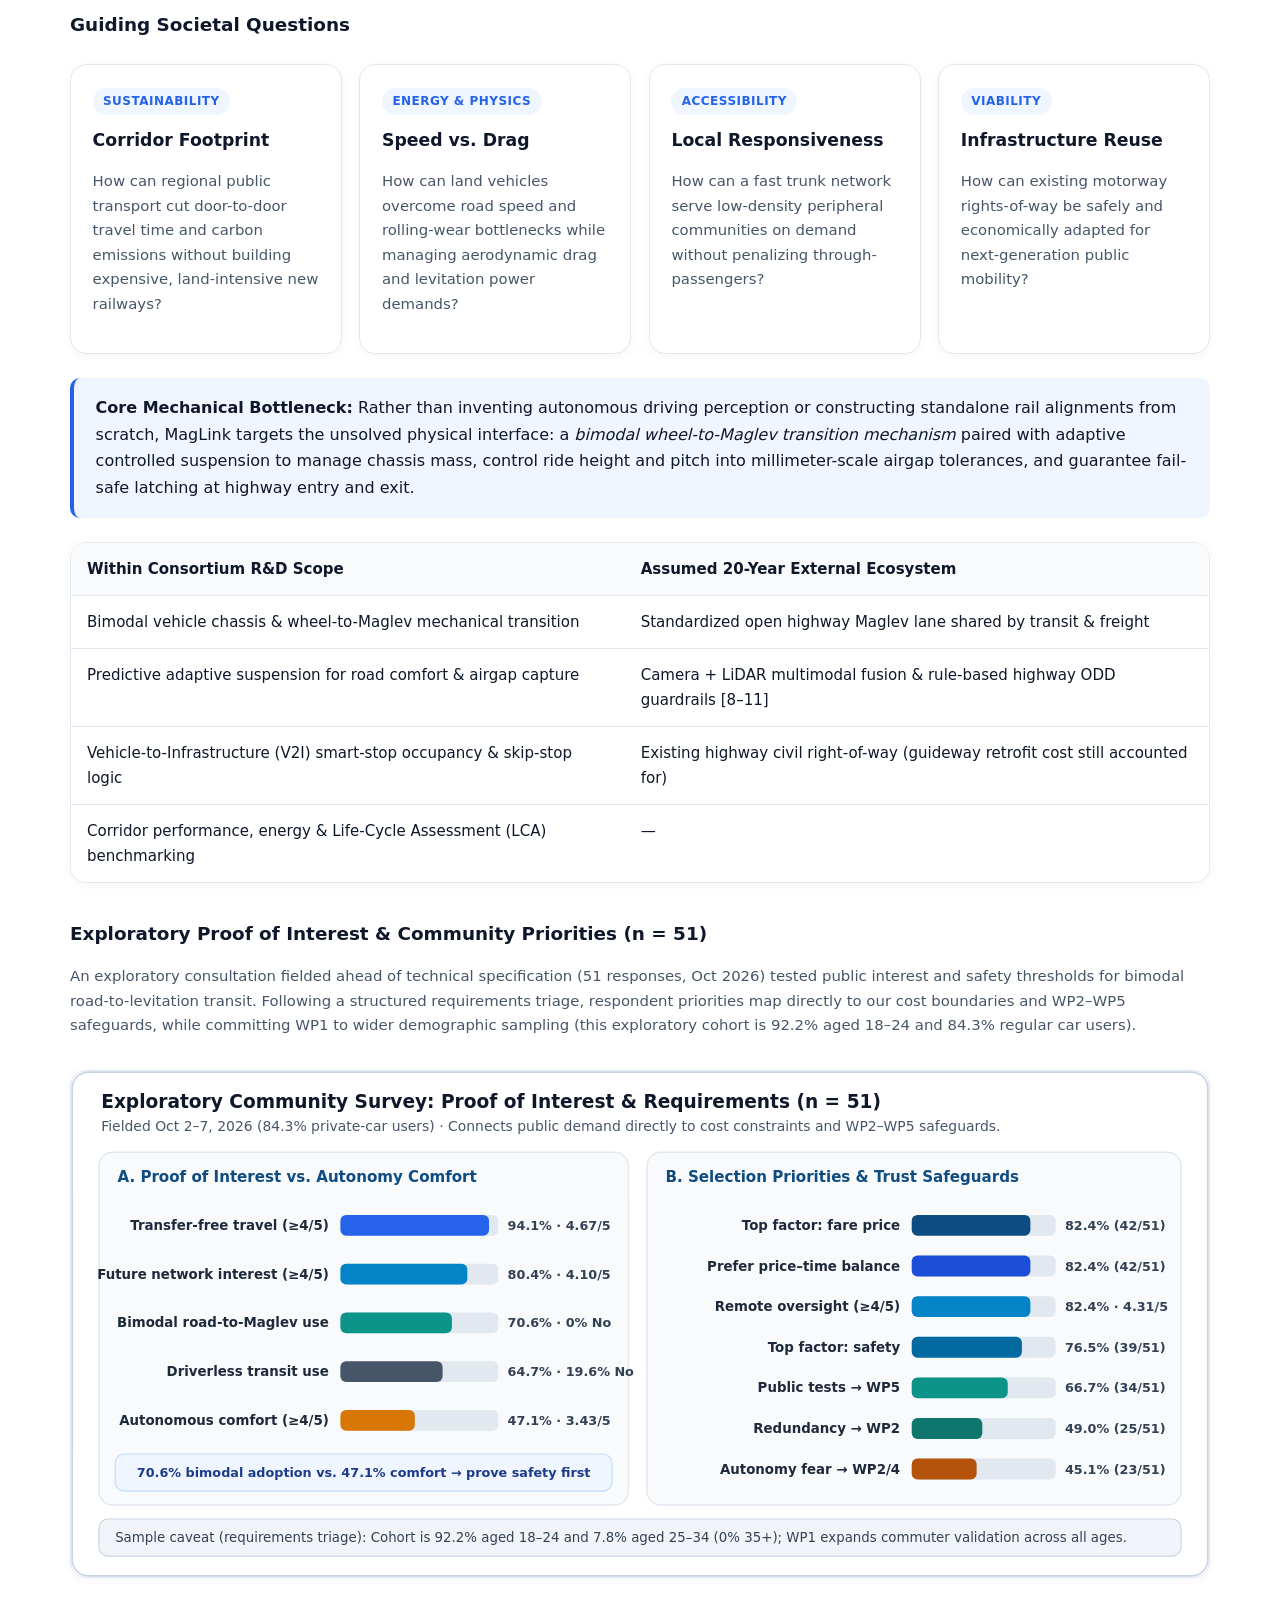
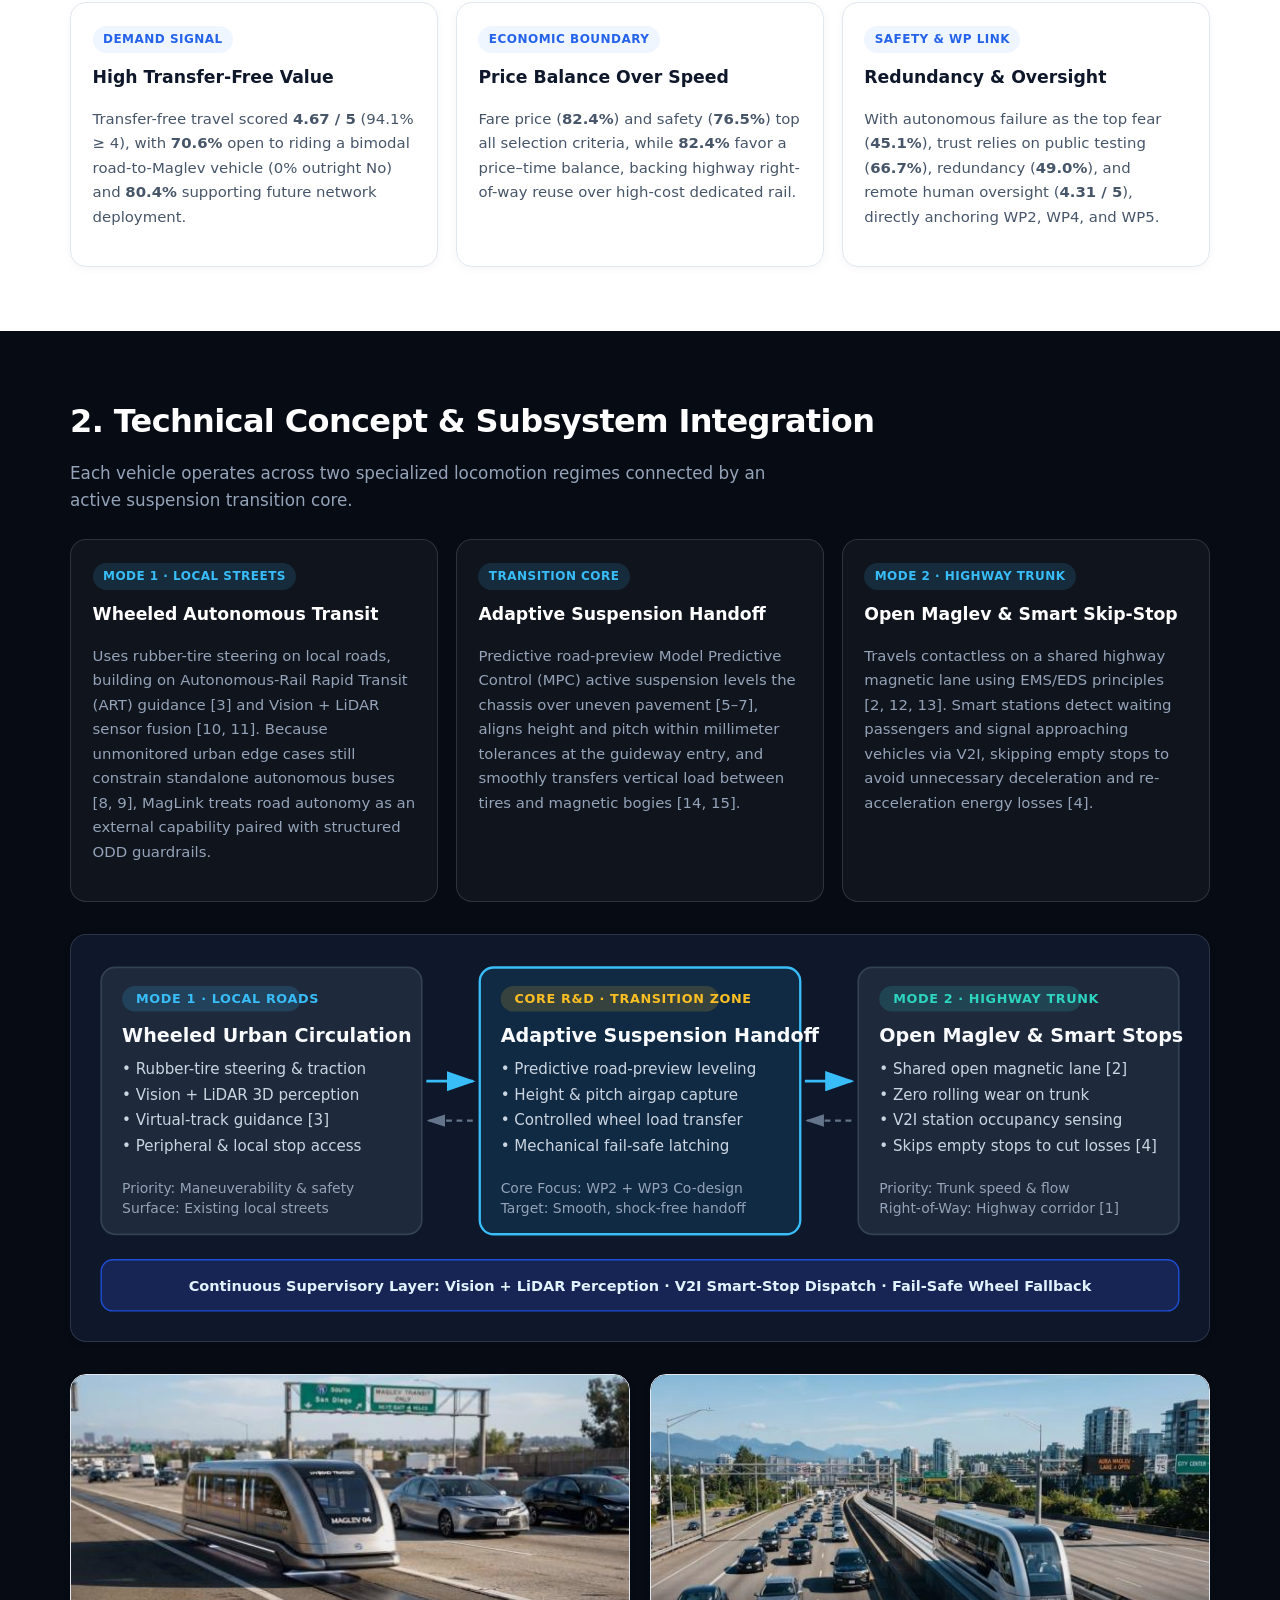
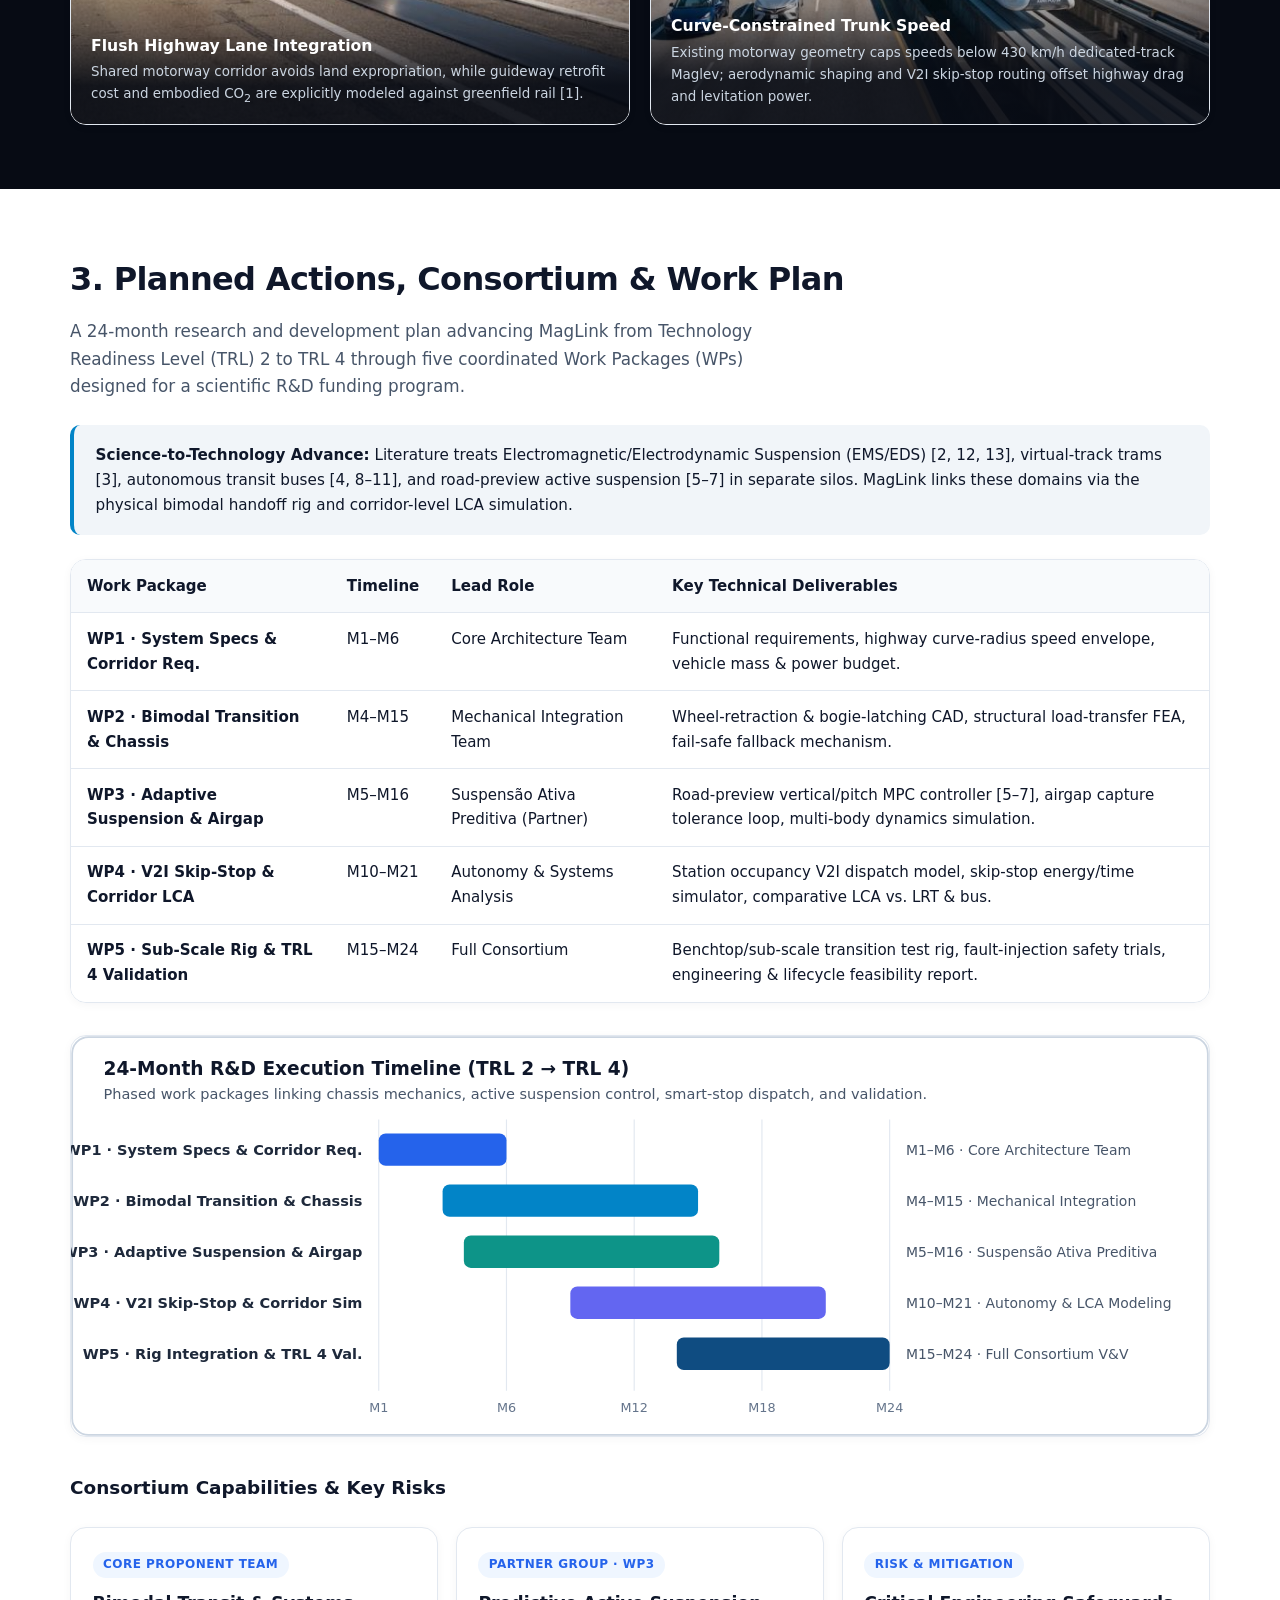
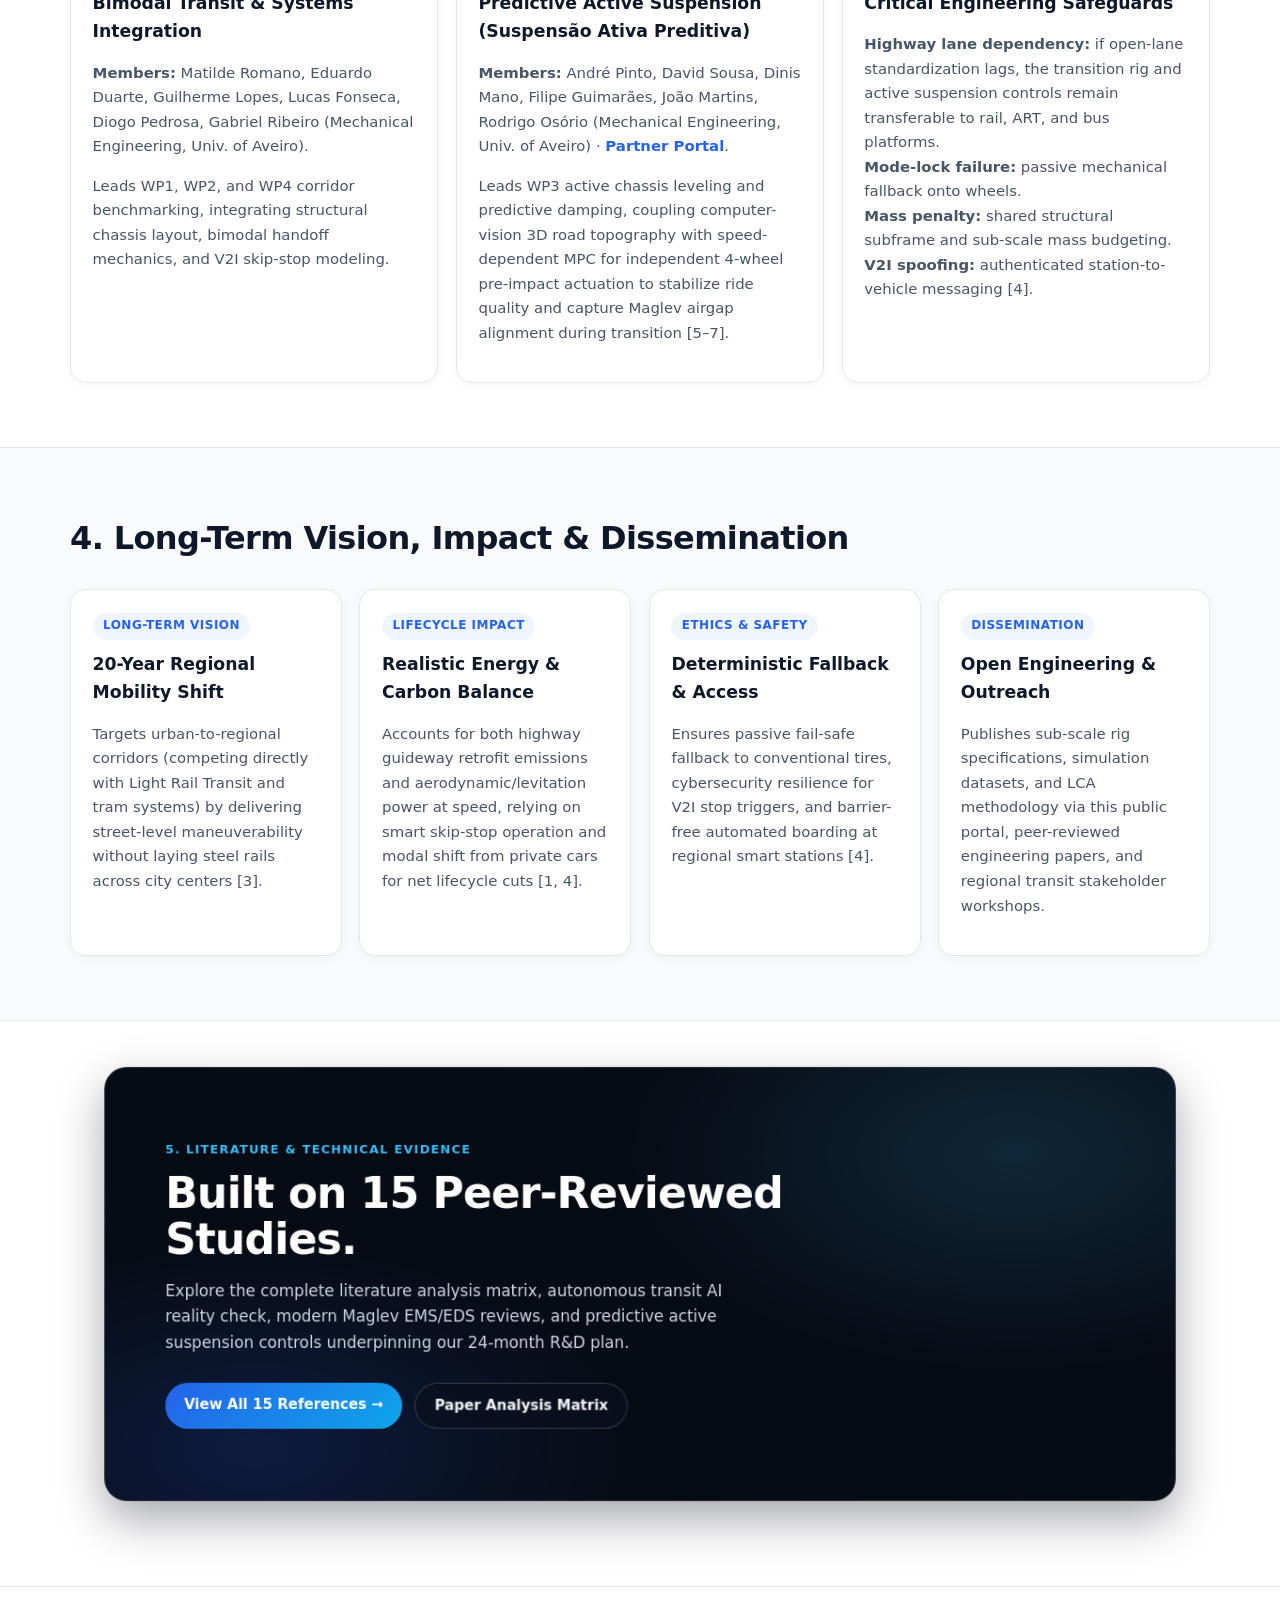
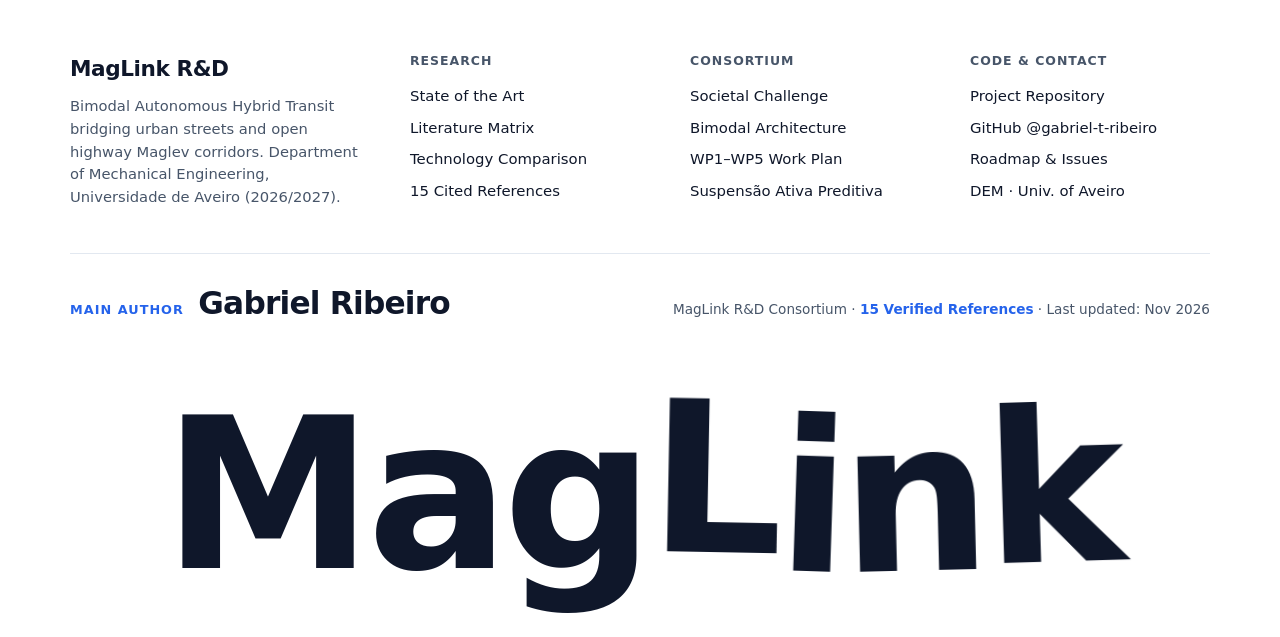
==== commit cc3c2e6b: "Add Antigravity-style pre-footer CTA, company footer, and reactive MagLink wordmark" ====
--- a/index.html
+++ b/index.html
@@ -5,6 +5,7 @@
   <meta name="viewport" content="width=device-width, initial-scale=1.0">
   <title>MagLink: Bimodal Autonomous Hybrid Transit</title>
   <meta name="description" content="MagLink: Scientific and engineering R&amp;D proposal for bimodal autonomous public transit linking local streets and open highway magnetic levitation corridors.">
+  <link rel="icon" type="image/png" href="assets/logo_smart_mobility.png">
   <link rel="stylesheet" href="css/styles.css">
   <script src="js/main.js" defer></script>
 </head>
@@ -366,33 +367,79 @@
       </div>
     </section>
 
-    <section id="references" class="section">
+    <section id="evidence-cta" class="section section-cta">
       <div class="container">
-        <h2>5. Core Literature References</h2>
-        <ol class="ref-list">
-          <li id="ref-1">Chen, P., Lu, Y., Wan, Y., &amp; Zhang, A. (2021). Assessing carbon dioxide emissions of high-speed rail: The case of Beijing–Shanghai corridor. <em>Transportation Research Part D</em>, 97, 102949.</li>
-          <li id="ref-2">Lee, H.-W., Kim, K.-C., &amp; Lee, J. (2006). Review of Maglev train technologies. <em>IEEE Transactions on Magnetics</em>, 42(7), 1917–1925.</li>
-          <li id="ref-3">Feng, J., Hu, Y., Yuan, X., Huang, R., Xiao, L., &amp; Zhang, C. (2024). Autonomous-rail rapid transit tram: System architecture, design and applications. <em>Green Energy and Intelligent Transportation</em>, 3(6), 100161.</li>
-          <li id="ref-4">Fadlelseed, S., et al. (2025). Recent advances in demand responsive transport: Opportunities with autonomous bus service—A system-of-systems overview. <em>IEEE Access</em>, 13, 107800–107831.</li>
-          <li id="ref-5">Yu, M., Evangelou, S. A., &amp; Dini, D. (2024). Advances in Active Suspension Systems for Road Vehicles. <em>Engineering</em>, 33, 160–177. <a href="https://doi.org/10.1016/j.eng.2023.06.014" target="_blank" rel="noopener noreferrer">DOI: 10.1016/j.eng.2023.06.014</a>.</li>
-          <li id="ref-6">Theunissen, J., et al. (2021). Preview-based techniques for vehicle suspension control: A state-of-the-art review. <em>Annual Reviews in Control</em>, 51, 206–235. <a href="https://doi.org/10.1016/j.arcontrol.2021.03.010" target="_blank" rel="noopener noreferrer">DOI: 10.1016/j.arcontrol.2021.03.010</a>.</li>
-          <li id="ref-7">Li, Q., Chen, Z., Song, H., &amp; Dong, Y. (2024). Model Predictive Control for Speed-Dependent Active Suspension System with Road Preview Information. <em>Sensors</em>, 24(7), 2255. <a href="https://doi.org/10.3390/s24072255" target="_blank" rel="noopener noreferrer">DOI: 10.3390/s24072255</a>.</li>
-          <li id="ref-8">Mantouka, E. G., Vakrinou, K., Christidis, K., Magoutas, B., Kiousi, A. V., &amp; Vlahogianni, E. I. (2026). Automated Vehicle Traffic: A Review of Operational Challenges, Infrastructure Requirements and Research Directions. <em>Sensors</em>, 26, 1232. <a href="https://doi.org/10.3390/s26041232" target="_blank" rel="noopener noreferrer">DOI: 10.3390/s26041232</a>.</li>
-          <li id="ref-9">Gyllenhammar, M., de Campos, G. R., &amp; Törngren, M. (2025). The Road to Safe Automated Driving Systems: A Review of Methods Providing Safety Evidence. <em>IEEE Transactions on Intelligent Transportation Systems</em>, 26, 4315–4345. <a href="https://doi.org/10.1109/tits.2025.3532684" target="_blank" rel="noopener noreferrer">DOI: 10.1109/tits.2025.3532684</a>.</li>
-          <li id="ref-10">Chen, L., Wu, P., Chitta, K., Jaeger, B., Geiger, A., &amp; Li, H. (2024). End-to-End Autonomous Driving: Challenges and Frontiers. <em>IEEE Transactions on Pattern Analysis and Machine Intelligence</em>, 46, 10164–10183. <a href="https://doi.org/10.1109/tpami.2024.3435937" target="_blank" rel="noopener noreferrer">DOI: 10.1109/tpami.2024.3435937</a>.</li>
-          <li id="ref-11">Iqbal, U., Massoud, A., &amp; Noureldin, A. M. (2026). A Sensor-Centric Survey of Autonomous Driving: Integrating Measurement Physics, Uncertainty Modeling, and Safety-Critical Multi-Sensor Fusion. <em>Sensors</em>, 26, 3801. <a href="https://doi.org/10.3390/s26123801" target="_blank" rel="noopener noreferrer">DOI: 10.3390/s26123801</a>.</li>
-          <li id="ref-12">Zhu, Q., Wang, S.-M., &amp; Ni, Y.-Q. (2024). A Review of Levitation Control Methods for Low- and Medium-Speed Maglev Systems. <em>Buildings</em>, 14, 837. <a href="https://doi.org/10.3390/buildings14030837" target="_blank" rel="noopener noreferrer">DOI: 10.3390/buildings14030837</a>.</li>
-          <li id="ref-13">Huang, H., Li, H., Coombs, T. A., Zhu, H., Sun, Y., Lin, G., Xu, J., &amp; Zheng, J. (2024). Advancements in dynamic characteristics analysis of superconducting electrodynamic suspension systems: Modeling, experiment, and optimization. <em>Superconductivity</em>, 11, 100114. <a href="https://doi.org/10.1016/j.supcon.2024.100114" target="_blank" rel="noopener noreferrer">DOI: 10.1016/j.supcon.2024.100114</a>.</li>
-          <li id="ref-14">Zhan, G., Niu, S., Zhang, W., Zhou, X., Pang, J., Li, Y., &amp; Zhan, J. (2022). A Docking Mechanism Based on a Stewart Platform and Its Tracking Control Based on Information Fusion Algorithm. <em>Sensors</em>, 22, 770. <a href="https://doi.org/10.3390/s22030770" target="_blank" rel="noopener noreferrer">DOI: 10.3390/s22030770</a>.</li>
-          <li id="ref-15">Widyotriatmo, A., Kuncara, I. A., Amri, H., Hasan, A., &amp; Nazaruddin, Y. Y. (2024). Leveraging digital twin for autonomous docking of a container truck with stabilization control. <em>Journal of Field Robotics</em>, 41, 587–603. <a href="https://doi.org/10.1002/rob.22283" target="_blank" rel="noopener noreferrer">DOI: 10.1002/rob.22283</a>.</li>
-        </ol>
+        <div class="cta-stage">
+          <canvas class="hero-canvas" aria-hidden="true"></canvas>
+          <div class="cta-stage-inner">
+            <p class="eyebrow">5. Literature &amp; Technical Evidence</p>
+            <h2>Built on 15 Peer-Reviewed Studies.</h2>
+            <p class="lead">
+              Explore the complete literature analysis matrix, autonomous transit AI reality check, modern Maglev EMS/EDS reviews, and predictive active suspension controls underpinning our 24-month R&amp;D plan.
+            </p>
+            <div class="hero-actions">
+              <a class="btn btn-primary" href="state-of-the-art.html#references">View All 15 References &rarr;</a>
+              <a class="btn btn-secondary" href="state-of-the-art.html#literature-matrix">Paper Analysis Matrix</a>
+            </div>
+          </div>
+        </div>
       </div>
     </section>
   </main>
 
   <footer class="site-footer">
     <div class="container">
-      <p>MagLink R&amp;D Consortium &middot; Department of Mechanical Engineering, Universidade de Aveiro &middot; <a href="https://github.com/gabriel-t-ribeiro/sem_web_ac4">Project Repository</a> &middot; Last updated: Nov&nbsp;2026</p>
+      <div class="footer-top">
+        <div>
+          <p class="footer-brand-title">MagLink R&amp;D</p>
+          <p class="footer-brand-copy">
+            Bimodal Autonomous Hybrid Transit bridging urban streets and open highway Maglev corridors. Department of Mechanical Engineering, Universidade de Aveiro (2026/2027).
+          </p>
+        </div>
+        <div class="footer-col">
+          <h3>Research</h3>
+          <ul>
+            <li><a href="state-of-the-art.html">State of the Art</a></li>
+            <li><a href="state-of-the-art.html#literature-matrix">Literature Matrix</a></li>
+            <li><a href="state-of-the-art.html#tech-comparison">Technology Comparison</a></li>
+            <li><a href="state-of-the-art.html#references">15 Cited References</a></li>
+          </ul>
+        </div>
+        <div class="footer-col">
+          <h3>Consortium</h3>
+          <ul>
+            <li><a href="#challenge">Societal Challenge</a></li>
+            <li><a href="#architecture">Bimodal Architecture</a></li>
+            <li><a href="#workplan">WP1–WP5 Work Plan</a></li>
+            <li><a href="https://sem-susp-ativa-preditiva.htmly.com.br/" target="_blank" rel="noopener noreferrer">Suspensão Ativa Preditiva</a></li>
+          </ul>
+        </div>
+        <div class="footer-col">
+          <h3>Code &amp; Contact</h3>
+          <ul>
+            <li><a href="https://github.com/gabriel-t-ribeiro/sem_web_ac4" target="_blank" rel="noopener noreferrer">Project Repository</a></li>
+            <li><a href="https://github.com/gabriel-t-ribeiro" target="_blank" rel="noopener noreferrer">GitHub @gabriel-t-ribeiro</a></li>
+            <li><a href="https://github.com/gabriel-t-ribeiro/sem_web_ac4/issues" target="_blank" rel="noopener noreferrer">Roadmap &amp; Issues</a></li>
+            <li><a href="#workplan">DEM &middot; Univ. of Aveiro</a></li>
+          </ul>
+        </div>
+      </div>
+
+      <div class="footer-author-row">
+        <div class="footer-author-block">
+          <span class="footer-author-label">Main Author</span>
+          <span class="footer-author-name">Gabriel Ribeiro</span>
+        </div>
+        <div class="footer-meta">
+          MagLink R&amp;D Consortium &middot; <a href="state-of-the-art.html#references">15 Verified References</a> &middot; Last updated: Nov&nbsp;2026
+        </div>
+      </div>
+
+      <div class="footer-wordmark-wrap">
+        <div class="footer-wordmark" aria-hidden="true">
+          <span class="wm-glyph">M</span><span class="wm-glyph">a</span><span class="wm-glyph">g</span><span class="wm-glyph wm-float">L</span><span class="wm-glyph wm-float">i</span><span class="wm-glyph wm-float">n</span><span class="wm-glyph wm-float">k</span>
+        </div>
+      </div>
     </div>
   </footer>
 </body>
--- a/css/styles.css
+++ b/css/styles.css
@@ -731,17 +731,209 @@
 
 .site-footer {
   border-top: 1px solid var(--border);
-  padding-block: 1.75rem;
-  font-size: 0.9rem;
+  padding-top: 4rem;
+  padding-bottom: 0;
+  font-size: 0.92rem;
   color: var(--muted);
-  text-align: center;
-  background: var(--bg-soft);
+  background: var(--bg);
+  overflow: hidden;
+}
+
+.site-footer--compact {
+  padding-block: 3rem 2rem;
+}
+
+/* Pre-Footer Antigravity-Inspired Interactive CTA Stage */
+.section-cta {
+  padding-block: 2rem 4.5rem;
+}
+
+.cta-stage {
+  position: relative;
+  overflow: hidden;
+  border-radius: 24px;
+  padding: clamp(2.75rem, 6vw, 4.75rem) clamp(1.5rem, 5vw, 4rem);
+  background:
+    radial-gradient(640px 360px at 85% 20%, rgba(56, 189, 248, 0.16), transparent 65%),
+    radial-gradient(620px 340px at 14% 88%, rgba(37, 99, 235, 0.2), transparent 65%),
+    var(--bg-dark);
+  color: var(--text-light);
+  border: 1px solid var(--border-dark);
+  box-shadow: var(--shadow-lg);
+  transform: scale(var(--cta-scale, 0.95));
+  transition: transform 0.16s ease-out;
+  will-change: transform;
+}
+
+@media (prefers-reduced-motion: reduce) {
+  .cta-stage {
+    transform: none;
+    transition: none;
+  }
+}
+
+.cta-stage-inner {
+  position: relative;
+  z-index: 1;
+  max-width: 720px;
+}
+
+.cta-stage h2 {
+  color: #ffffff;
+  font-size: clamp(1.85rem, 3.6vw, 2.85rem);
+  line-height: 1.08;
+  margin-bottom: 1rem;
+}
+
+.cta-stage .lead {
+  color: #cbd5e1;
+  margin-bottom: 1.75rem;
+  max-width: 58ch;
+}
+
+.cta-stage .hero-actions {
+  margin-bottom: 0;
+}
+
+/* Company-Style Multi-Column Footer */
+.footer-top {
+  display: grid;
+  grid-template-columns: minmax(220px, 1.25fr) repeat(3, minmax(150px, 1fr));
+  gap: 2rem 2.5rem;
+  align-items: start;
+}
+
+@media (max-width: 900px) {
+  .footer-top {
+    grid-template-columns: repeat(2, minmax(0, 1fr));
+  }
+}
+
+@media (max-width: 560px) {
+  .footer-top {
+    grid-template-columns: 1fr;
+  }
+}
+
+.footer-brand-title {
+  margin: 0 0 0.5rem;
+  font-size: 1.35rem;
+  font-weight: 800;
+  letter-spacing: -0.02em;
+  color: var(--text);
+}
+
+.footer-brand-copy {
+  margin: 0;
+  color: var(--muted);
+  font-size: 0.92rem;
+  max-width: 34ch;
+  line-height: 1.55;
+}
+
+.footer-col h3 {
+  margin: 0 0 0.75rem;
+  font-size: 0.78rem;
+  font-weight: 700;
+  letter-spacing: 0.08em;
+  text-transform: uppercase;
+  color: var(--muted);
+}
+
+.footer-col ul {
+  list-style: none;
+  margin: 0;
+  padding: 0;
+  display: grid;
+  gap: 0.45rem;
+}
+
+.footer-col a {
+  color: var(--text);
+  font-weight: 500;
+  font-size: 0.93rem;
+  text-decoration: none;
+}
+
+.footer-col a:hover,
+.footer-col a:focus-visible {
+  color: var(--accent);
+  text-decoration: underline;
+}
+
+.footer-author-row {
+  margin-top: 2.75rem;
+  padding-top: 1.5rem;
+  border-top: 1px solid var(--border);
+  display: flex;
+  flex-wrap: wrap;
+  justify-content: space-between;
+  align-items: baseline;
+  gap: 0.75rem 2rem;
+}
+
+.footer-author-block {
+  display: flex;
+  flex-wrap: wrap;
+  align-items: baseline;
+  gap: 0.55rem 0.9rem;
+}
+
+.footer-author-label {
+  font-size: 0.8rem;
+  font-weight: 700;
+  letter-spacing: 0.08em;
+  text-transform: uppercase;
+  color: var(--accent);
+}
+
+.footer-author-name {
+  font-size: clamp(1.35rem, 2.5vw, 1.95rem);
+  font-weight: 800;
+  letter-spacing: -0.025em;
+  color: var(--text);
+}
+
+.footer-meta {
+  font-size: 0.85rem;
+  color: var(--muted);
+}
+
+/* Reactive Antigravity-Inspired Bottom Wordmark */
+.footer-wordmark-wrap {
+  margin-top: 1.25rem;
+  padding-top: clamp(1.1rem, 2.8vw, 2.25rem);
+  padding-bottom: clamp(1rem, 2.4vw, 1.85rem);
+  user-select: none;
+}
+
+.footer-wordmark {
+  display: flex;
+  justify-content: center;
+  align-items: flex-end;
+  gap: 0.015em;
+  width: 100%;
+  font-size: clamp(3.25rem, 16.5vw, 13.5rem);
+  font-weight: 800;
+  letter-spacing: -0.045em;
+  line-height: 1.05;
+  color: var(--text);
+}
+
+.wm-glyph {
+  display: inline-block;
+  will-change: transform;
+  transform-origin: center 75%;
+}
+
+.wm-float {
+  color: var(--text);
 }
 
 .card a,
 td a,
 .ref-list a,
-.site-footer a {
+.footer-meta a {
   color: var(--accent);
   font-weight: 600;
   text-decoration: none;
@@ -753,7 +945,7 @@
 td a:focus-visible,
 .ref-list a:hover,
 .ref-list a:focus-visible,
-.site-footer a:hover,
-.site-footer a:focus-visible {
+.footer-meta a:hover,
+.footer-meta a:focus-visible {
   text-decoration: underline;
 }
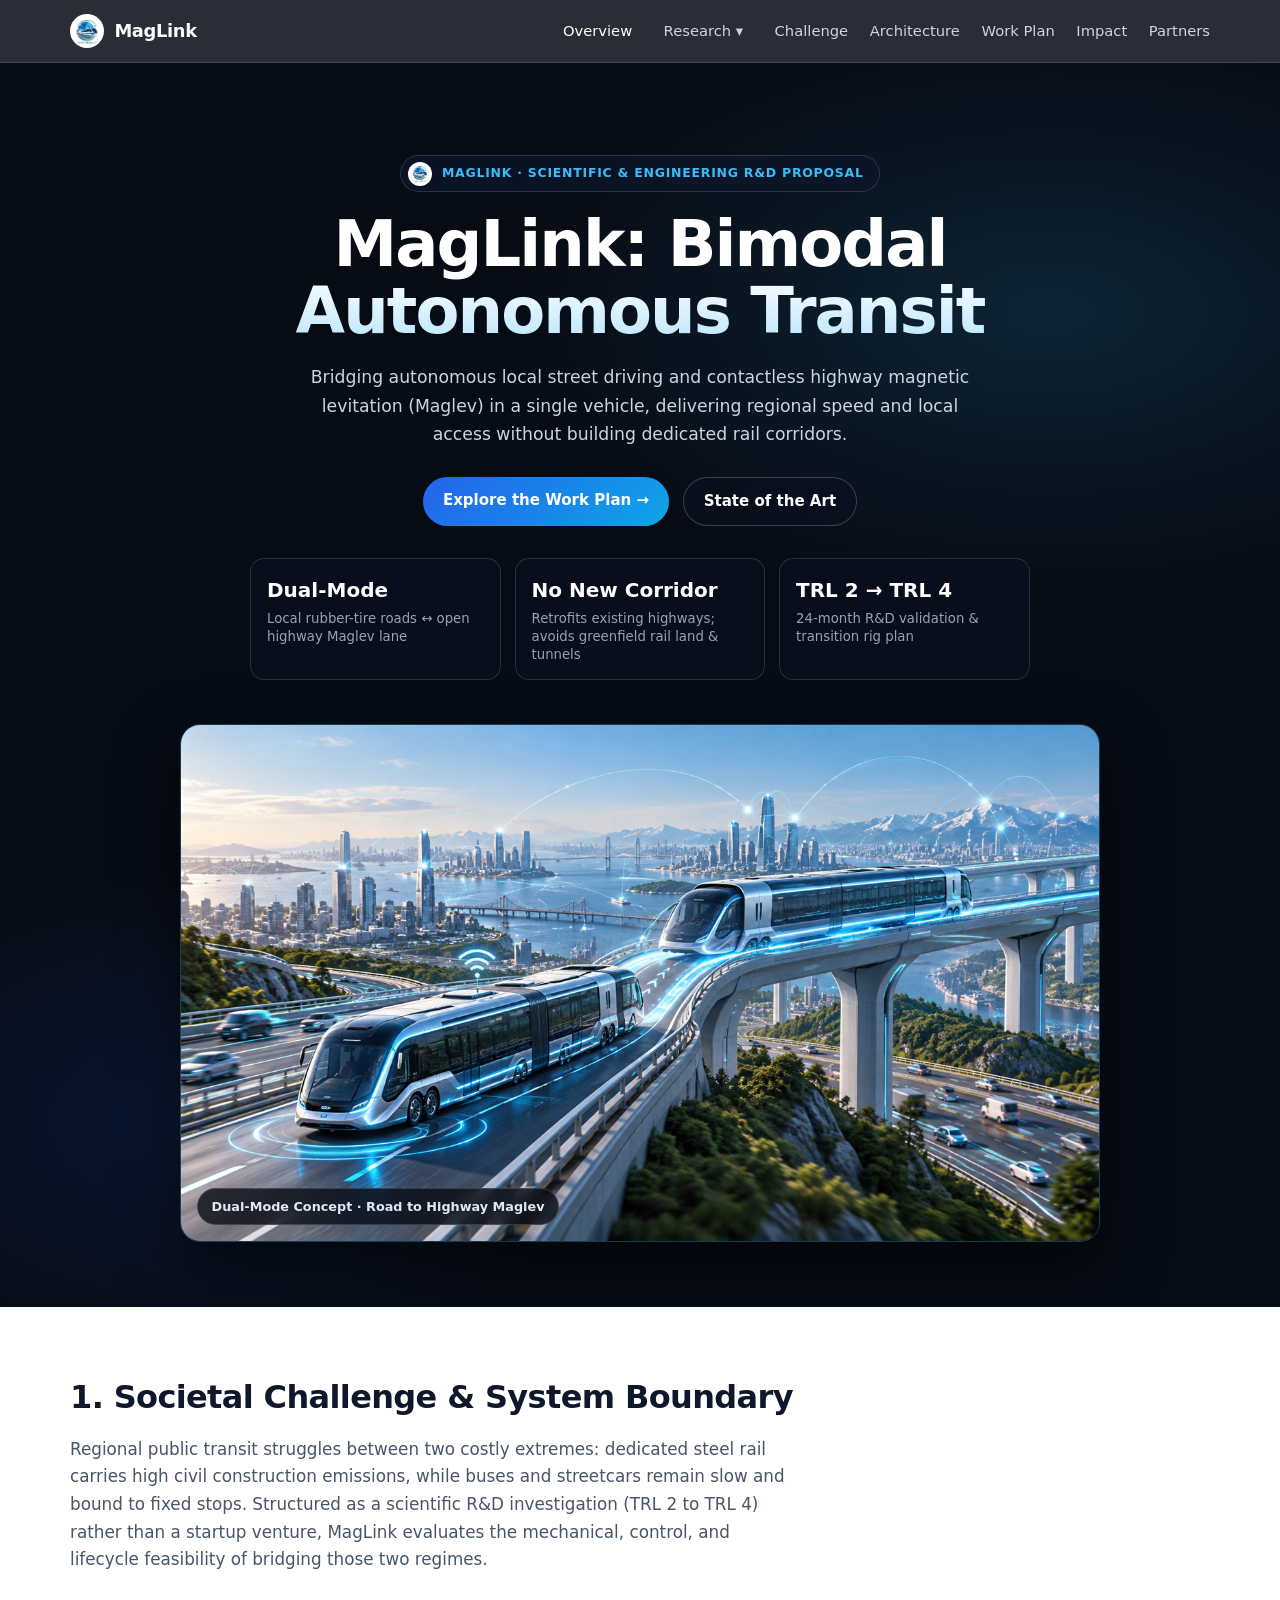
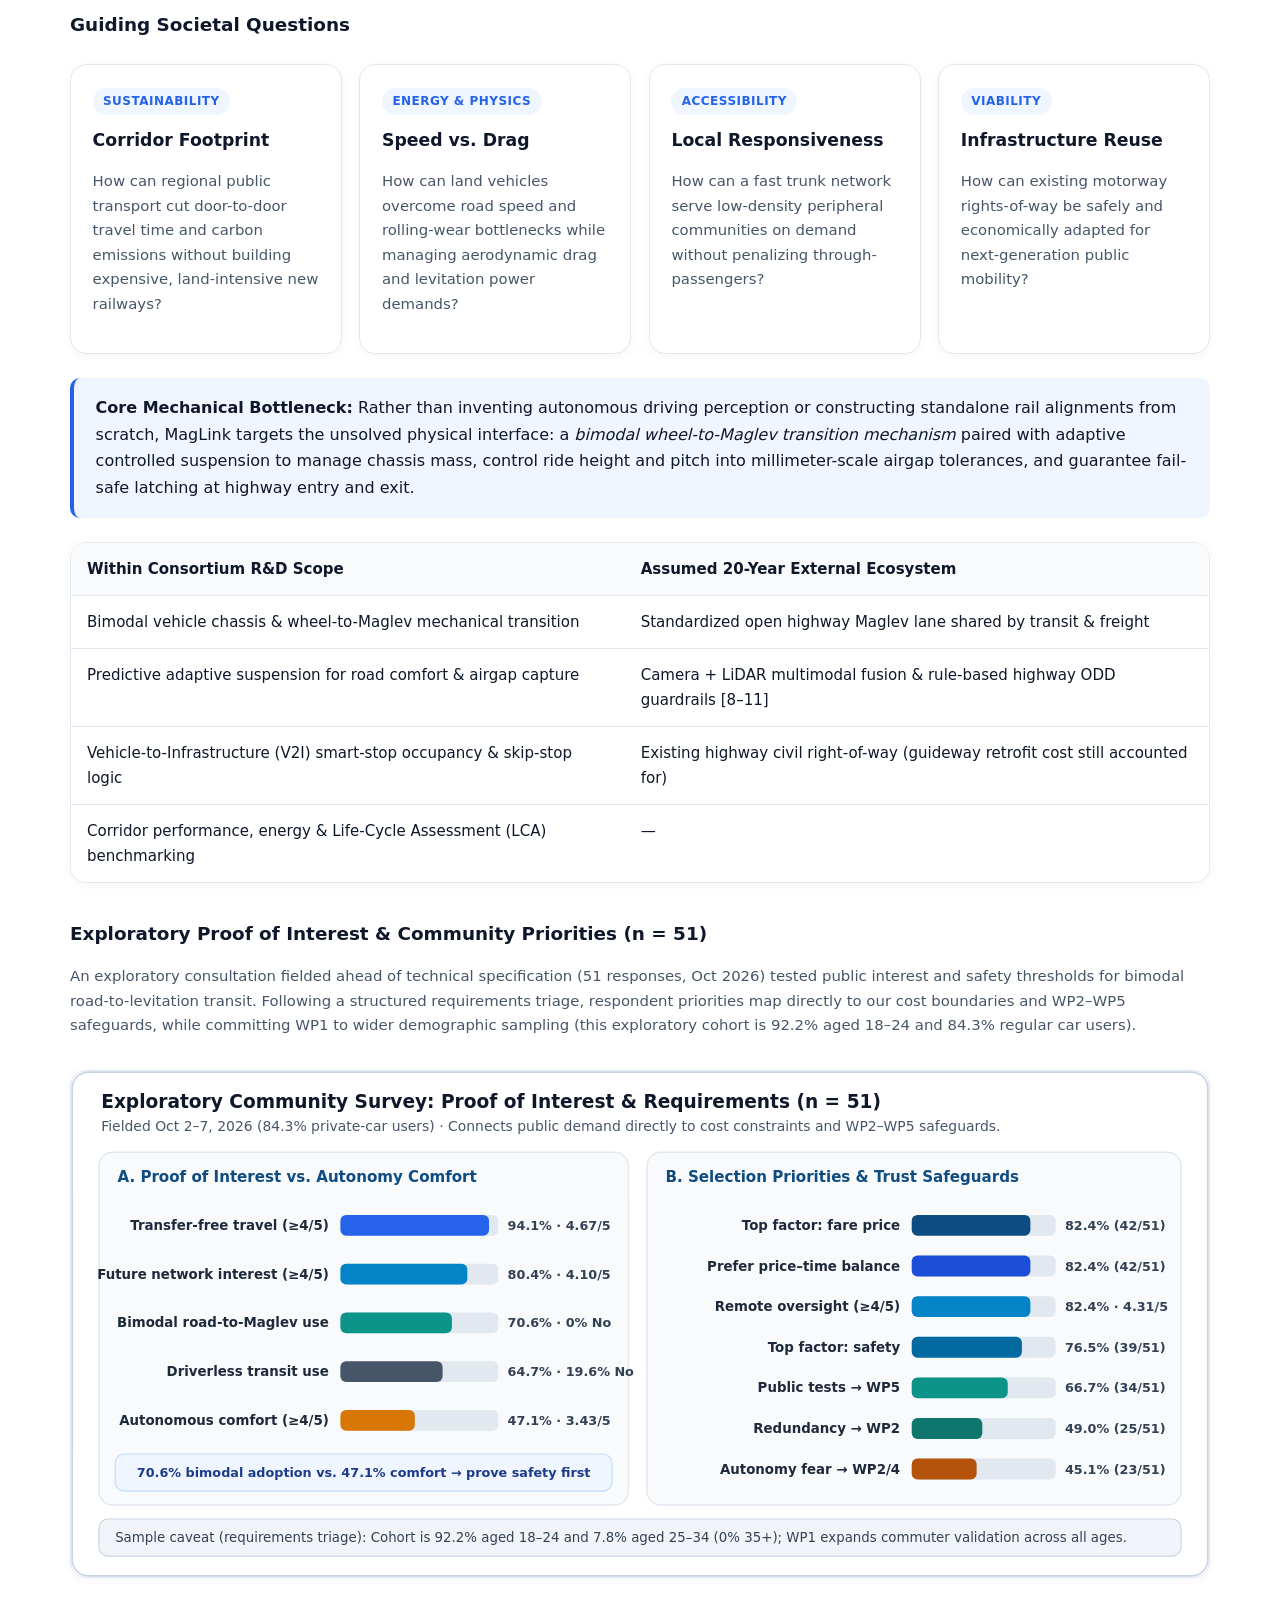
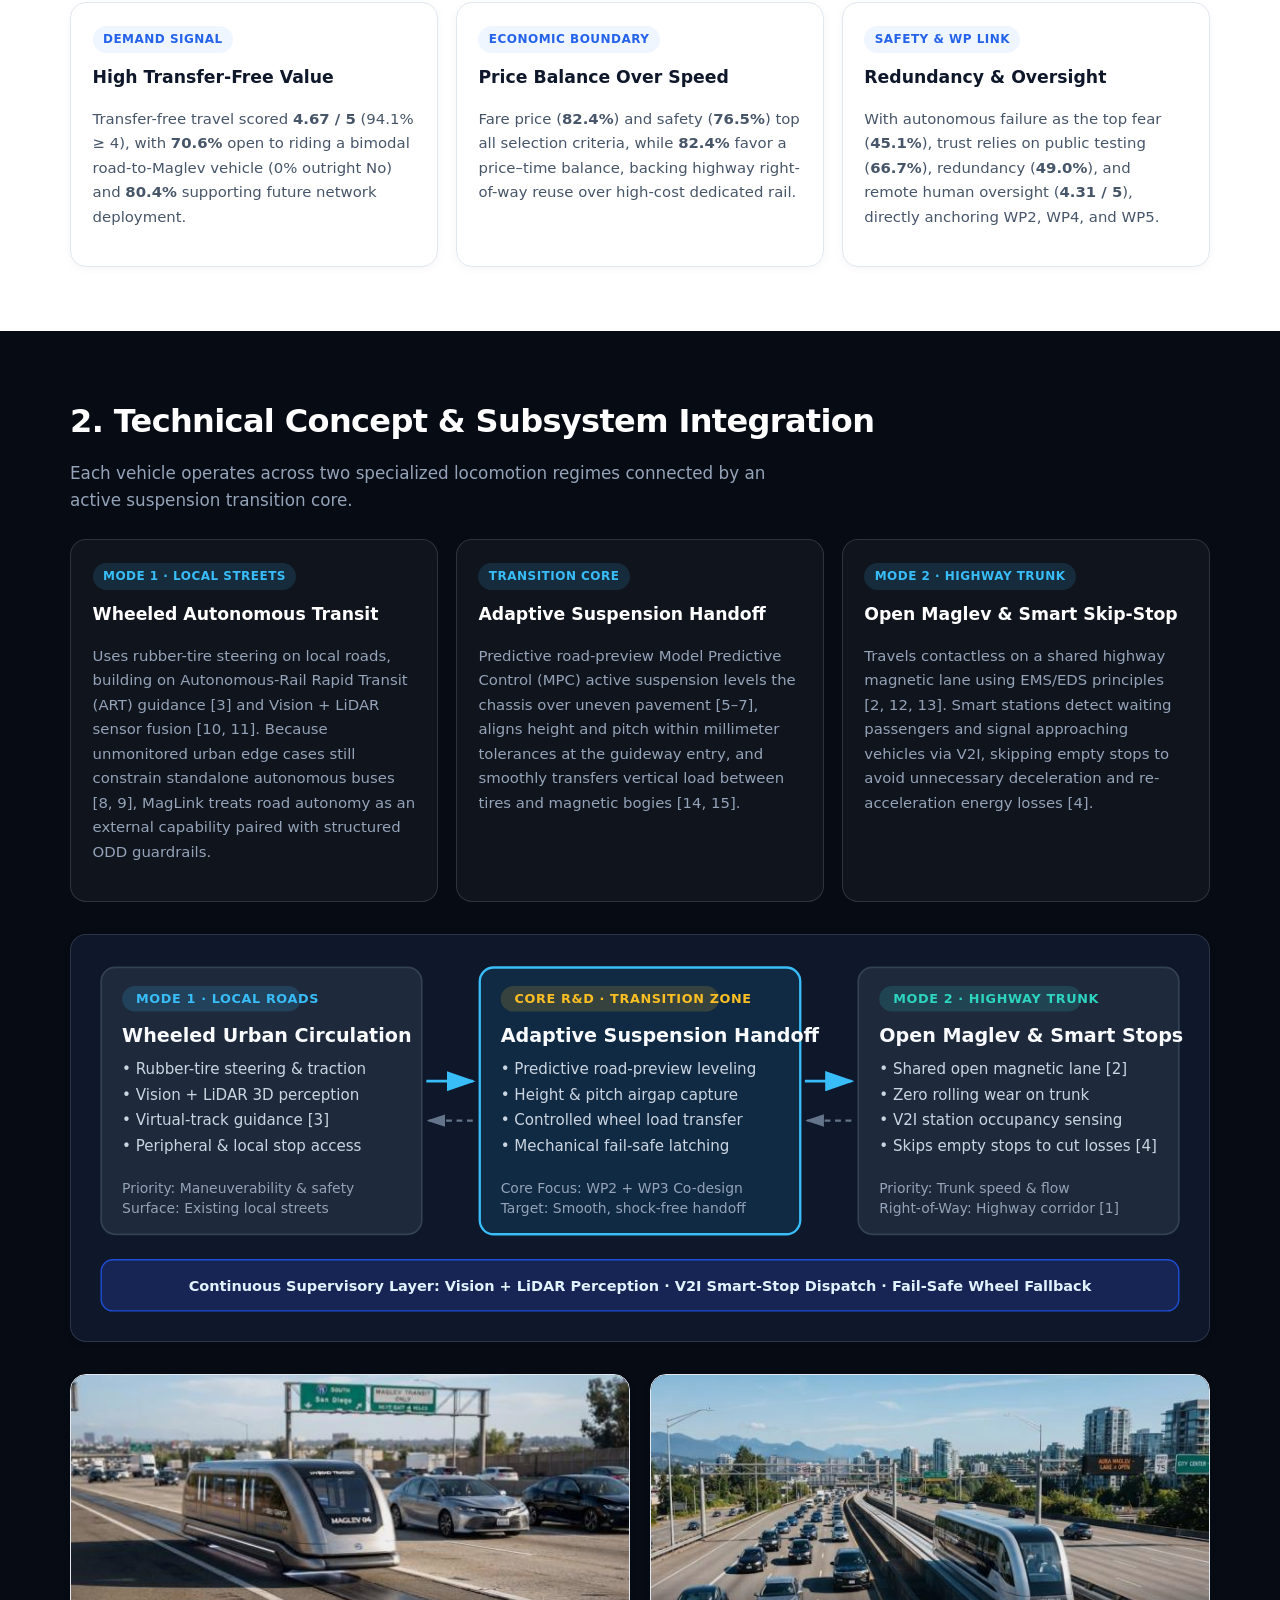
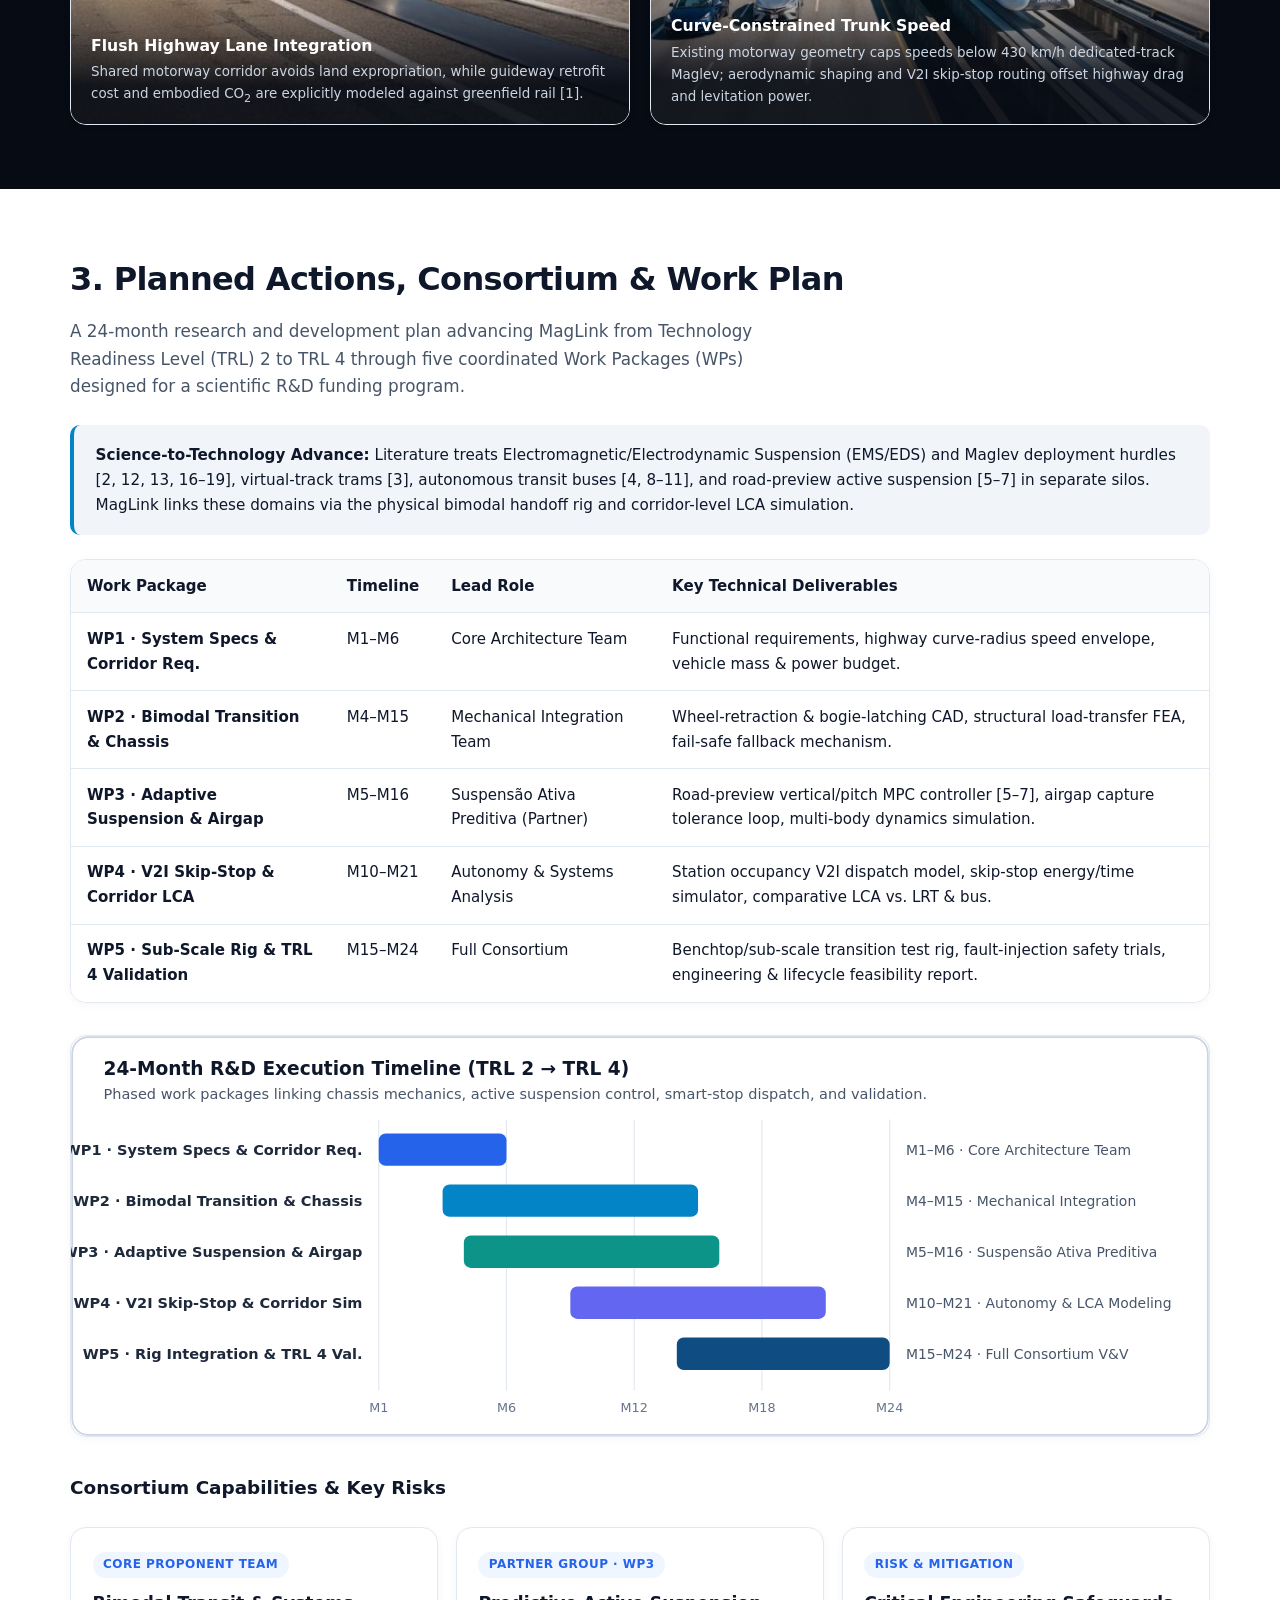
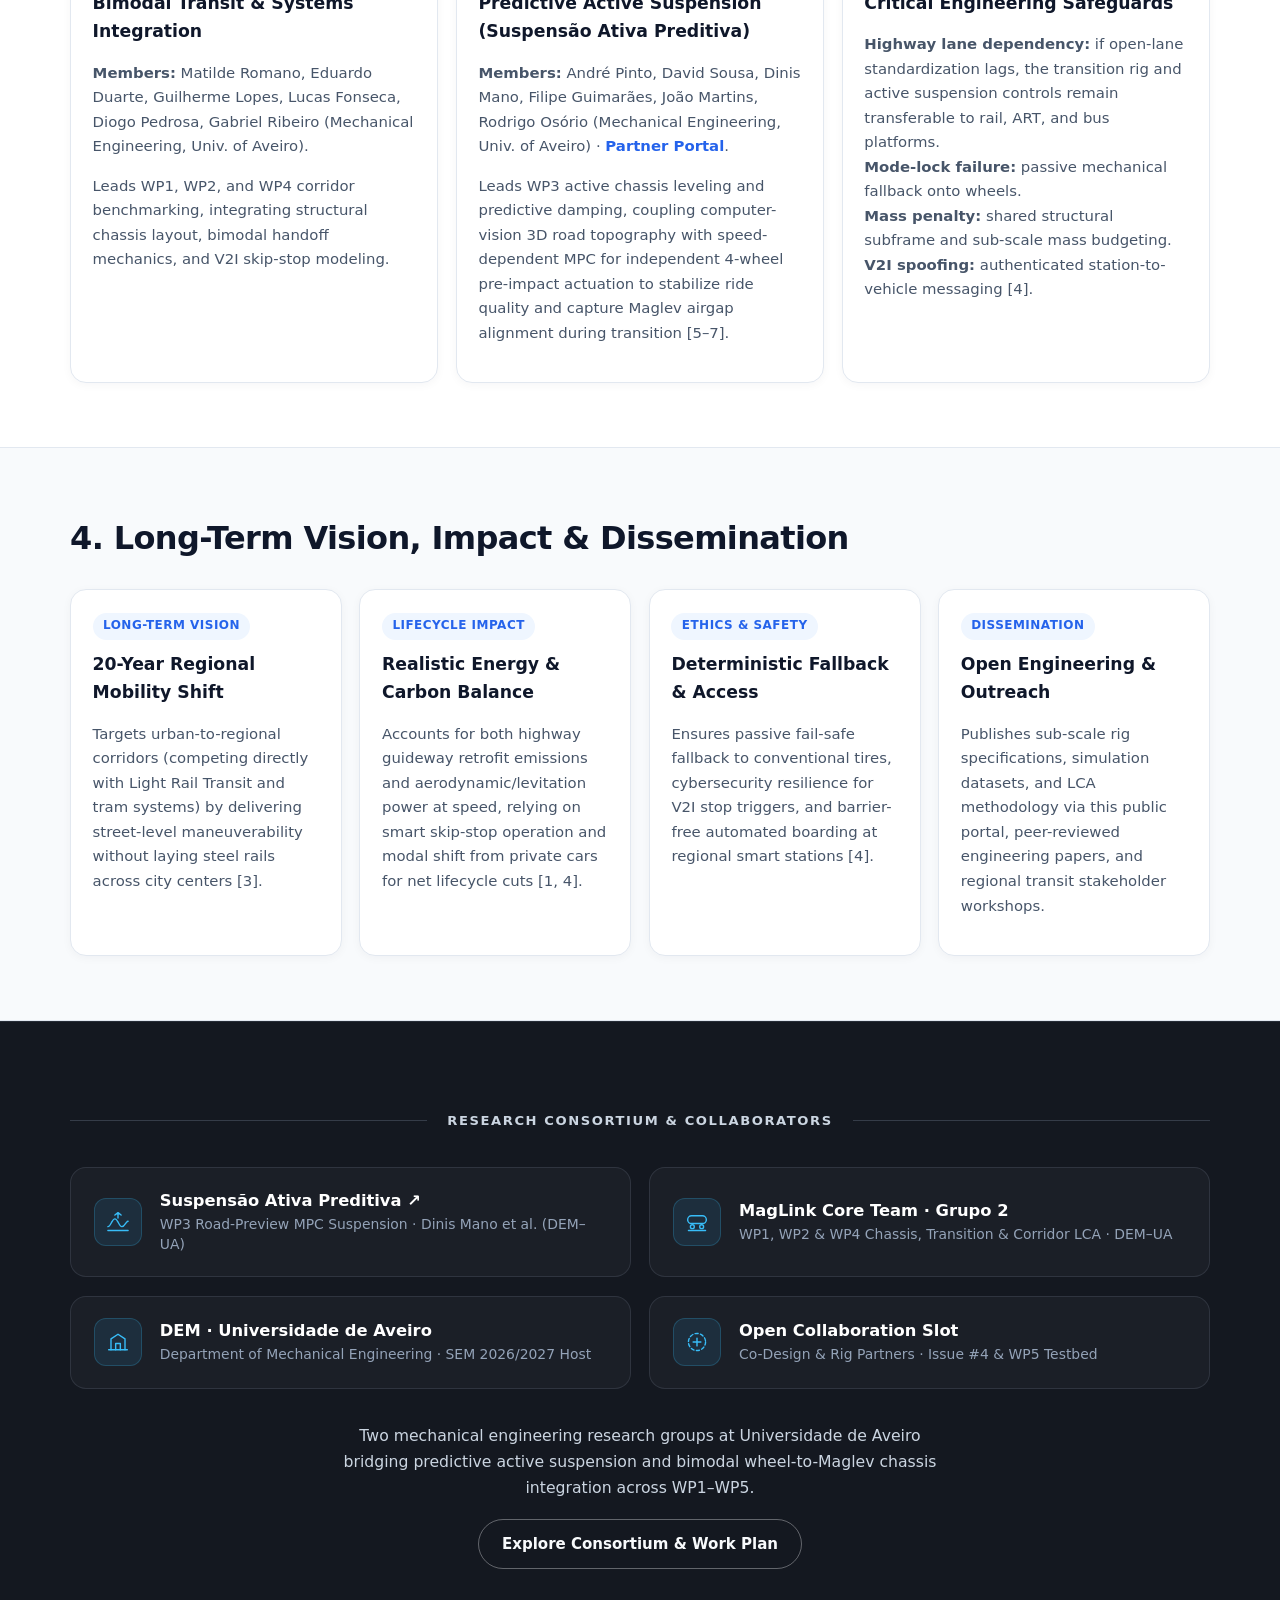
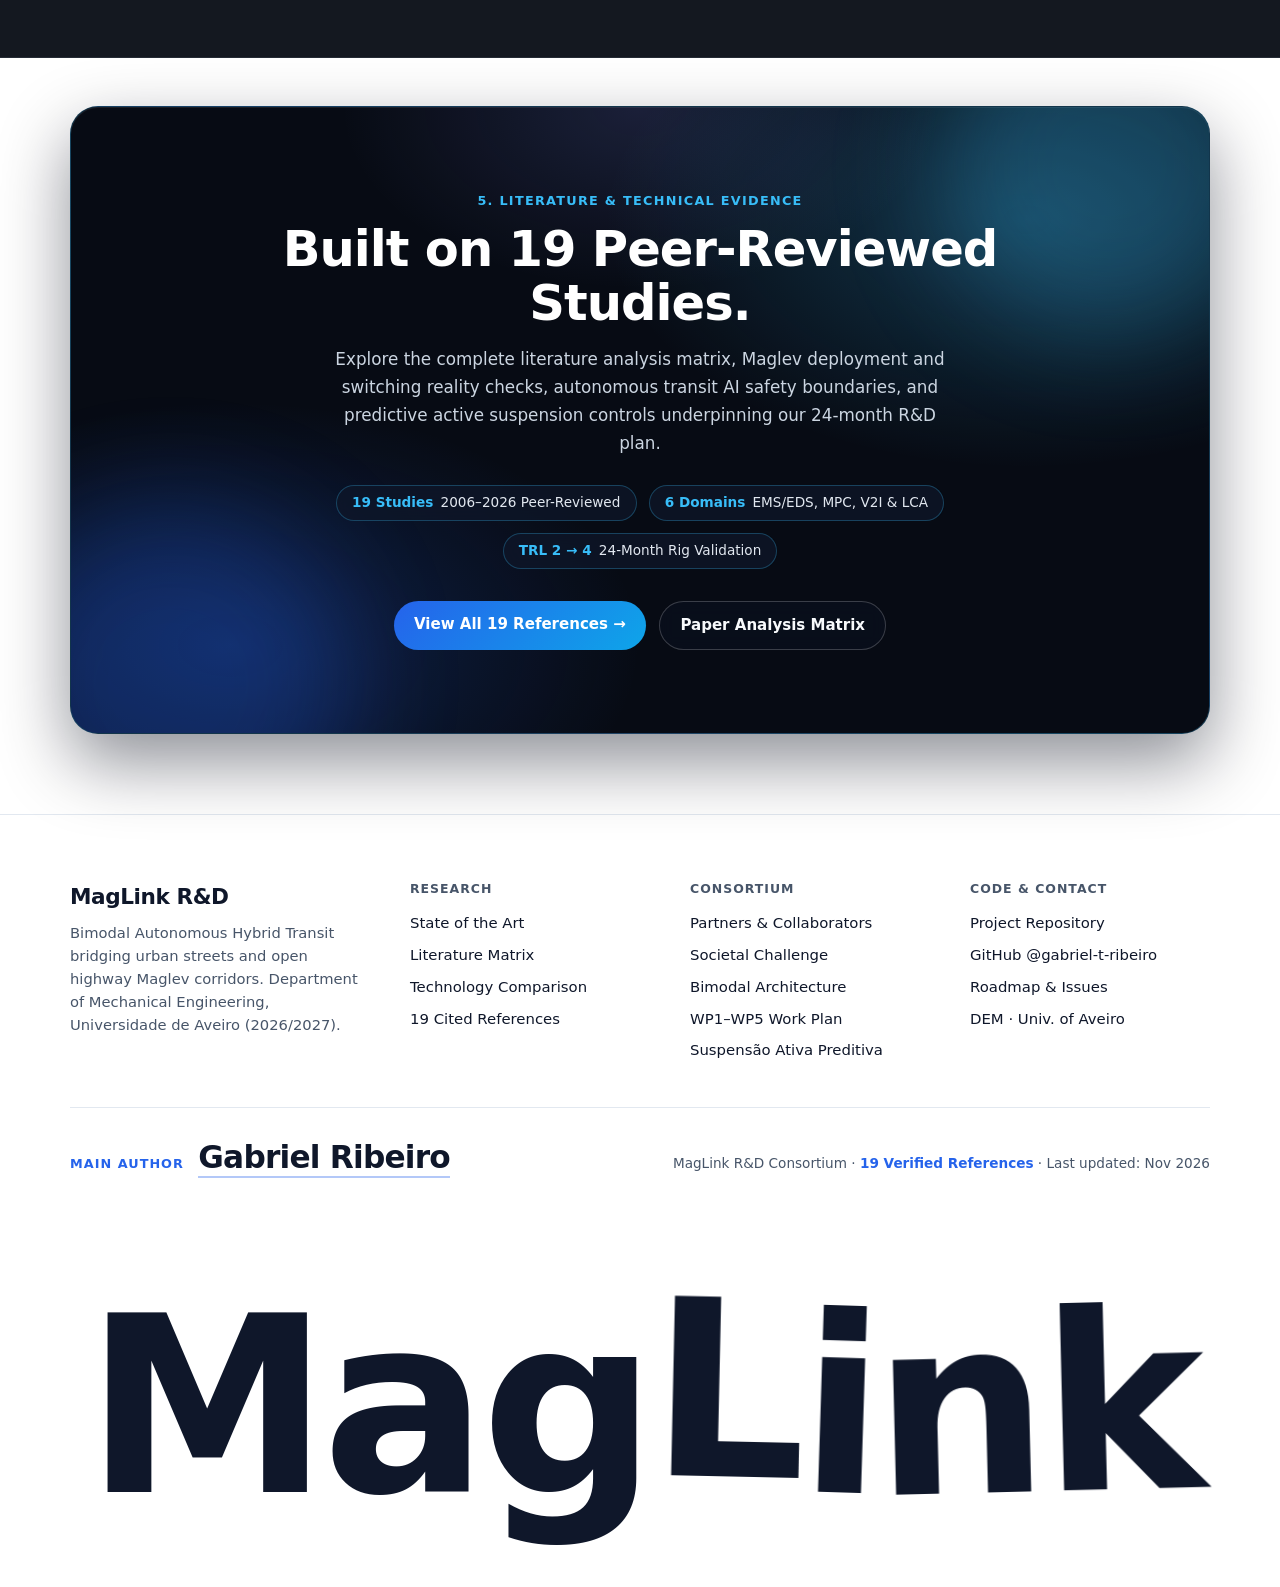
==== commit 978f2970: "Add autonomous wandering flux, scroll-grow visuals, dark Partners band, larger MagLink wordmark, Git" ====
--- a/index.html
+++ b/index.html
@@ -38,6 +38,7 @@
         <li><a href="#architecture">Architecture</a></li>
         <li><a href="#workplan">Work Plan</a></li>
         <li><a href="#impact">Impact</a></li>
+        <li><a href="#partners">Partners</a></li>
       </ul>
     </nav>
   </header>
@@ -243,7 +244,7 @@
         </p>
 
         <div class="callout-subtle">
-          <strong>Science-to-Technology Advance:</strong> Literature treats Electromagnetic/Electrodynamic Suspension (EMS/EDS) [2, 12, 13], virtual-track trams [3], autonomous transit buses [4, 8–11], and road-preview active suspension [5–7] in separate silos. MagLink links these domains via the physical bimodal handoff rig and corridor-level LCA simulation.
+          <strong>Science-to-Technology Advance:</strong> Literature treats Electromagnetic/Electrodynamic Suspension (EMS/EDS) and Maglev deployment hurdles [2, 12, 13, 16–19], virtual-track trams [3], autonomous transit buses [4, 8–11], and road-preview active suspension [5–7] in separate silos. MagLink links these domains via the physical bimodal handoff rig and corridor-level LCA simulation.
         </div>
 
         <div class="table-wrap">
@@ -363,6 +364,79 @@
               Publishes sub-scale rig specifications, simulation datasets, and LCA methodology via this public portal, peer-reviewed engineering papers, and regional transit stakeholder workshops.
             </p>
           </article>
+        </div>
+      </div>
+    </section>
+
+    <section id="partners" class="partners-band">
+      <div class="container">
+        <div class="partner-header">
+          <h2>Research Consortium &amp; Collaborators</h2>
+        </div>
+
+        <div class="partner-grid">
+          <a class="partner-emblem" href="https://sem-susp-ativa-preditiva.htmly.com.br/" target="_blank" rel="noopener noreferrer">
+            <span class="partner-emblem-icon" aria-hidden="true">
+              <svg viewBox="0 0 36 36" fill="none" stroke="currentColor" stroke-width="1.8" stroke-linecap="round" stroke-linejoin="round">
+                <path d="M5 24c4 0 5-10 9-10s5 10 9 10 5-7 8-7"/>
+                <path d="M18 6v7M14 9l4-3 4 3"/>
+                <line x1="5" y1="29" x2="31" y2="29"/>
+              </svg>
+            </span>
+            <div class="partner-emblem-body">
+              <h3 class="partner-emblem-title">Suspensão Ativa Preditiva &#8599;</h3>
+              <p class="partner-emblem-meta">WP3 Road-Preview MPC Suspension &middot; Dinis Mano et al. (DEM&ndash;UA)</p>
+            </div>
+          </a>
+
+          <article class="partner-emblem">
+            <span class="partner-emblem-icon" aria-hidden="true">
+              <svg viewBox="0 0 36 36" fill="none" stroke="currentColor" stroke-width="1.8" stroke-linecap="round" stroke-linejoin="round">
+                <rect x="6" y="10" width="24" height="10" rx="5"/>
+                <circle cx="12" cy="24" r="2.5"/>
+                <circle cx="24" cy="24" r="2.5"/>
+                <path d="M7 29h22"/>
+              </svg>
+            </span>
+            <div class="partner-emblem-body">
+              <h3 class="partner-emblem-title">MagLink Core Team &middot; Grupo 2</h3>
+              <p class="partner-emblem-meta">WP1, WP2 &amp; WP4 Chassis, Transition &amp; Corridor LCA &middot; DEM&ndash;UA</p>
+            </div>
+          </article>
+
+          <article class="partner-emblem">
+            <span class="partner-emblem-icon" aria-hidden="true">
+              <svg viewBox="0 0 36 36" fill="none" stroke="currentColor" stroke-width="1.8" stroke-linecap="round" stroke-linejoin="round">
+                <path d="M6 28h24"/>
+                <path d="M9 28V14l9-6 9 6v14"/>
+                <path d="M15 28v-8h6v8"/>
+              </svg>
+            </span>
+            <div class="partner-emblem-body">
+              <h3 class="partner-emblem-title">DEM &middot; Universidade de Aveiro</h3>
+              <p class="partner-emblem-meta">Department of Mechanical Engineering &middot; SEM 2026/2027 Host</p>
+            </div>
+          </article>
+
+          <a class="partner-emblem" href="#workplan">
+            <span class="partner-emblem-icon" aria-hidden="true">
+              <svg viewBox="0 0 36 36" fill="none" stroke="currentColor" stroke-width="1.8" stroke-linecap="round" stroke-linejoin="round">
+                <circle cx="18" cy="18" r="11" stroke-dasharray="4 3"/>
+                <path d="M18 13v10M13 18h10"/>
+              </svg>
+            </span>
+            <div class="partner-emblem-body">
+              <h3 class="partner-emblem-title">Open Collaboration Slot</h3>
+              <p class="partner-emblem-meta">Co-Design &amp; Rig Partners &middot; Issue #4 &amp; WP5 Testbed</p>
+            </div>
+          </a>
+        </div>
+
+        <div class="partner-footer">
+          <p class="partner-summary">
+            Two mechanical engineering research groups at Universidade de Aveiro bridging predictive active suspension and bimodal wheel-to-Maglev chassis integration across WP1&ndash;WP5.
+          </p>
+          <a class="btn btn-outline-light" href="#workplan">Explore Consortium &amp; Work Plan</a>
         </div>
       </div>
     </section>
@@ -373,12 +447,17 @@
           <canvas class="hero-canvas" aria-hidden="true"></canvas>
           <div class="cta-stage-inner">
             <p class="eyebrow">5. Literature &amp; Technical Evidence</p>
-            <h2>Built on 15 Peer-Reviewed Studies.</h2>
+            <h2>Built on 19 Peer-Reviewed Studies.</h2>
             <p class="lead">
-              Explore the complete literature analysis matrix, autonomous transit AI reality check, modern Maglev EMS/EDS reviews, and predictive active suspension controls underpinning our 24-month R&amp;D plan.
-            </p>
+              Explore the complete literature analysis matrix, Maglev deployment and switching reality checks, autonomous transit AI safety boundaries, and predictive active suspension controls underpinning our 24-month R&amp;D plan.
+            </p>
+            <div class="cta-pills" aria-label="Evidence summary">
+              <div class="cta-pill"><strong>19 Studies</strong><span>2006&ndash;2026 Peer-Reviewed</span></div>
+              <div class="cta-pill"><strong>6 Domains</strong><span>EMS/EDS, MPC, V2I &amp; LCA</span></div>
+              <div class="cta-pill"><strong>TRL 2 &rarr; 4</strong><span>24-Month Rig Validation</span></div>
+            </div>
             <div class="hero-actions">
-              <a class="btn btn-primary" href="state-of-the-art.html#references">View All 15 References &rarr;</a>
+              <a class="btn btn-primary" href="state-of-the-art.html#references">View All 19 References &rarr;</a>
               <a class="btn btn-secondary" href="state-of-the-art.html#literature-matrix">Paper Analysis Matrix</a>
             </div>
           </div>
@@ -402,12 +481,13 @@
             <li><a href="state-of-the-art.html">State of the Art</a></li>
             <li><a href="state-of-the-art.html#literature-matrix">Literature Matrix</a></li>
             <li><a href="state-of-the-art.html#tech-comparison">Technology Comparison</a></li>
-            <li><a href="state-of-the-art.html#references">15 Cited References</a></li>
+            <li><a href="state-of-the-art.html#references">19 Cited References</a></li>
           </ul>
         </div>
         <div class="footer-col">
           <h3>Consortium</h3>
           <ul>
+            <li><a href="#partners">Partners &amp; Collaborators</a></li>
             <li><a href="#challenge">Societal Challenge</a></li>
             <li><a href="#architecture">Bimodal Architecture</a></li>
             <li><a href="#workplan">WP1–WP5 Work Plan</a></li>
@@ -428,10 +508,10 @@
       <div class="footer-author-row">
         <div class="footer-author-block">
           <span class="footer-author-label">Main Author</span>
-          <span class="footer-author-name">Gabriel Ribeiro</span>
+          <span class="footer-author-name"><a href="https://github.com/gabriel-t-ribeiro" target="_blank" rel="noopener noreferrer">Gabriel Ribeiro</a></span>
         </div>
         <div class="footer-meta">
-          MagLink R&amp;D Consortium &middot; <a href="state-of-the-art.html#references">15 Verified References</a> &middot; Last updated: Nov&nbsp;2026
+          MagLink R&amp;D Consortium &middot; <a href="state-of-the-art.html#references">19 Verified References</a> &middot; Last updated: Nov&nbsp;2026
         </div>
       </div>
 
--- a/css/styles.css
+++ b/css/styles.css
@@ -500,6 +500,9 @@
   width: 100%;
   max-width: 920px;
   margin-inline: auto;
+  transform: translate3d(0, var(--scroll-lift, 20px), 0) scale(var(--scroll-scale, 0.88));
+  transition: transform 0.16s ease-out;
+  will-change: transform;
 }
 
 .hero-visual-wide img {
@@ -743,29 +746,225 @@
   padding-block: 3rem 2rem;
 }
 
+/* Consensus-Inspired Dark Partners Band */
+.partners-band {
+  background: #141820;
+  color: var(--text-light);
+  padding-block: clamp(4rem, 7vw, 5.5rem);
+  border-block: 1px solid rgba(148, 163, 184, 0.14);
+}
+
+.partner-header {
+  display: flex;
+  align-items: center;
+  gap: 1.25rem;
+  margin-bottom: 2.25rem;
+}
+
+.partner-header::before,
+.partner-header::after {
+  content: "";
+  flex: 1;
+  height: 1px;
+  background: rgba(148, 163, 184, 0.26);
+}
+
+.partner-header h2,
+.partner-header p {
+  margin: 0;
+  font-size: 0.82rem;
+  font-weight: 700;
+  letter-spacing: 0.12em;
+  text-transform: uppercase;
+  color: #cbd5e1;
+  text-align: center;
+  white-space: nowrap;
+}
+
+@media (max-width: 560px) {
+  .partner-header h2,
+  .partner-header p {
+    white-space: normal;
+  }
+}
+
+.partner-grid {
+  display: grid;
+  grid-template-columns: repeat(2, minmax(0, 1fr));
+  gap: 1.15rem;
+}
+
+@media (max-width: 680px) {
+  .partner-grid {
+    grid-template-columns: 1fr;
+  }
+}
+
+.partner-emblem {
+  display: flex;
+  align-items: center;
+  gap: 1.1rem;
+  padding: 1.35rem 1.45rem;
+  border-radius: 16px;
+  background: rgba(255, 255, 255, 0.03);
+  border: 1px solid rgba(148, 163, 184, 0.16);
+  color: var(--text-light);
+  text-decoration: none;
+  transition: border-color 0.18s ease, background 0.18s ease, transform 0.18s ease;
+}
+
+a.partner-emblem:hover,
+a.partner-emblem:focus-visible {
+  background: rgba(56, 189, 248, 0.07);
+  border-color: rgba(56, 189, 248, 0.42);
+  transform: translateY(-2px);
+}
+
+.partner-emblem-icon {
+  flex-shrink: 0;
+  width: 48px;
+  height: 48px;
+  border-radius: 12px;
+  display: grid;
+  place-items: center;
+  background: rgba(56, 189, 248, 0.1);
+  border: 1px solid rgba(56, 189, 248, 0.22);
+  color: var(--accent-cyan);
+}
+
+.partner-emblem svg {
+  width: 28px;
+  height: 28px;
+  flex-shrink: 0;
+}
+
+.partner-emblem-body {
+  min-width: 0;
+}
+
+.partner-emblem-title,
+.partner-emblem h3 {
+  margin: 0 0 0.2rem;
+  font-size: 1.02rem;
+  font-weight: 700;
+  color: #ffffff;
+  line-height: 1.3;
+}
+
+.partner-emblem-meta,
+.partner-emblem p {
+  margin: 0;
+  font-size: 0.87rem;
+  color: var(--muted-dark);
+  line-height: 1.45;
+}
+
+.partner-footer {
+  margin-top: 2.15rem;
+  text-align: center;
+  display: flex;
+  flex-direction: column;
+  align-items: center;
+  gap: 1.15rem;
+}
+
+.partner-summary {
+  margin: 1.85rem auto 1.25rem;
+  max-width: 62ch;
+  color: #cbd5e1;
+  font-size: 0.98rem;
+  text-align: center;
+}
+
+.partner-footer .partner-summary {
+  margin: 0 auto;
+}
+
+.partner-cta {
+  text-align: center;
+  margin-top: 1.15rem;
+}
+
+.btn-outline-light {
+  display: inline-flex;
+  align-items: center;
+  justify-content: center;
+  gap: 0.45rem;
+  padding: 0.72rem 1.45rem;
+  border-radius: 999px;
+  border: 1px solid rgba(248, 250, 252, 0.34);
+  background: transparent;
+  color: #f8fafc;
+  font-weight: 600;
+  font-size: 0.94rem;
+  text-decoration: none;
+  transition: background 0.16s ease, border-color 0.16s ease, transform 0.16s ease;
+}
+
+.btn-outline-light:hover,
+.btn-outline-light:focus-visible {
+  background: rgba(248, 250, 252, 0.1);
+  border-color: #ffffff;
+  transform: translateY(-1px);
+}
+
 /* Pre-Footer Antigravity-Inspired Interactive CTA Stage */
 .section-cta {
-  padding-block: 2rem 4.5rem;
+  padding-block: 3rem 5rem;
 }
 
 .cta-stage {
   position: relative;
   overflow: hidden;
-  border-radius: 24px;
-  padding: clamp(2.75rem, 6vw, 4.75rem) clamp(1.5rem, 5vw, 4rem);
+  border-radius: 28px;
+  min-height: clamp(440px, 54vh, 600px);
+  display: flex;
+  align-items: center;
+  justify-content: center;
+  padding: clamp(3rem, 6.5vw, 5.25rem) clamp(1.5rem, 5vw, 4.25rem);
   background:
-    radial-gradient(640px 360px at 85% 20%, rgba(56, 189, 248, 0.16), transparent 65%),
-    radial-gradient(620px 340px at 14% 88%, rgba(37, 99, 235, 0.2), transparent 65%),
+    radial-gradient(680px 400px at 84% 18%, rgba(56, 189, 248, 0.24), transparent 62%),
+    radial-gradient(640px 380px at 14% 86%, rgba(37, 99, 235, 0.26), transparent 64%),
+    radial-gradient(460px 280px at 50% 0%, rgba(129, 140, 248, 0.16), transparent 65%),
     var(--bg-dark);
   color: var(--text-light);
-  border: 1px solid var(--border-dark);
-  box-shadow: var(--shadow-lg);
-  transform: scale(var(--cta-scale, 0.95));
+  border: 1px solid rgba(56, 189, 248, 0.24);
+  box-shadow:
+    0 28px 70px rgba(2, 6, 23, 0.45),
+    inset 0 1px 0 rgba(255, 255, 255, 0.08);
+  transform: translate3d(0, var(--scroll-lift, 20px), 0) scale(var(--scroll-scale, 0.88));
   transition: transform 0.16s ease-out;
   will-change: transform;
 }
 
+.cta-stage::before,
+.cta-stage::after {
+  content: "";
+  position: absolute;
+  border-radius: 50%;
+  pointer-events: none;
+  z-index: 0;
+  filter: blur(52px);
+}
+
+.cta-stage::before {
+  width: 340px;
+  height: 340px;
+  top: -110px;
+  right: -70px;
+  background: rgba(56, 189, 248, 0.22);
+}
+
+.cta-stage::after {
+  width: 360px;
+  height: 360px;
+  bottom: -130px;
+  left: -80px;
+  background: rgba(37, 99, 235, 0.24);
+}
+
 @media (prefers-reduced-motion: reduce) {
+  .hero-visual-wide,
   .cta-stage {
     transform: none;
     transition: none;
@@ -775,23 +974,58 @@
 .cta-stage-inner {
   position: relative;
   z-index: 1;
-  max-width: 720px;
+  width: 100%;
+  max-width: 780px;
+  margin-inline: auto;
+  text-align: center;
 }
 
 .cta-stage h2 {
   color: #ffffff;
-  font-size: clamp(1.85rem, 3.6vw, 2.85rem);
+  font-size: clamp(2rem, 4vw, 3.1rem);
   line-height: 1.08;
   margin-bottom: 1rem;
 }
 
 .cta-stage .lead {
   color: #cbd5e1;
-  margin-bottom: 1.75rem;
+  margin: 0 auto 1.75rem;
   max-width: 58ch;
 }
 
+.cta-pills,
+.cta-metrics {
+  display: flex;
+  flex-wrap: wrap;
+  justify-content: center;
+  gap: 0.75rem;
+  margin: 0 auto 2rem;
+}
+
+.cta-pill,
+.cta-chip {
+  display: inline-flex;
+  align-items: center;
+  gap: 0.45rem;
+  padding: 0.5rem 0.95rem;
+  border-radius: 999px;
+  background: rgba(15, 23, 42, 0.76);
+  backdrop-filter: blur(10px);
+  border: 1px solid rgba(56, 189, 248, 0.28);
+  color: #e2e8f0;
+  font-size: 0.85rem;
+  font-weight: 500;
+  line-height: 1.3;
+}
+
+.cta-pill strong,
+.cta-chip strong {
+  color: var(--accent-cyan);
+  font-weight: 700;
+}
+
 .cta-stage .hero-actions {
+  justify-content: center;
   margin-bottom: 0;
 }
 
@@ -894,6 +1128,20 @@
   color: var(--text);
 }
 
+.footer-author-name a {
+  color: var(--text);
+  text-decoration: none;
+  border-bottom: 2px solid rgba(37, 99, 235, 0.35);
+  padding-bottom: 0.04em;
+  transition: color 0.16s ease, border-color 0.16s ease;
+}
+
+.footer-author-name a:hover,
+.footer-author-name a:focus-visible {
+  color: var(--accent);
+  border-bottom-color: var(--accent);
+}
+
 .footer-meta {
   font-size: 0.85rem;
   color: var(--muted);
@@ -901,10 +1149,11 @@
 
 /* Reactive Antigravity-Inspired Bottom Wordmark */
 .footer-wordmark-wrap {
-  margin-top: 1.25rem;
-  padding-top: clamp(1.1rem, 2.8vw, 2.25rem);
-  padding-bottom: clamp(1rem, 2.4vw, 1.85rem);
+  margin-top: 1.5rem;
+  padding-top: clamp(2.75rem, 5.5vw, 4.75rem);
+  padding-bottom: clamp(1.75rem, 4vw, 3.25rem);
   user-select: none;
+  overflow: visible;
 }
 
 .footer-wordmark {
@@ -913,7 +1162,7 @@
   align-items: flex-end;
   gap: 0.015em;
   width: 100%;
-  font-size: clamp(3.25rem, 16.5vw, 13.5rem);
+  font-size: clamp(3.6rem, 19.2vw, 16.5rem);
   font-weight: 800;
   letter-spacing: -0.045em;
   line-height: 1.05;
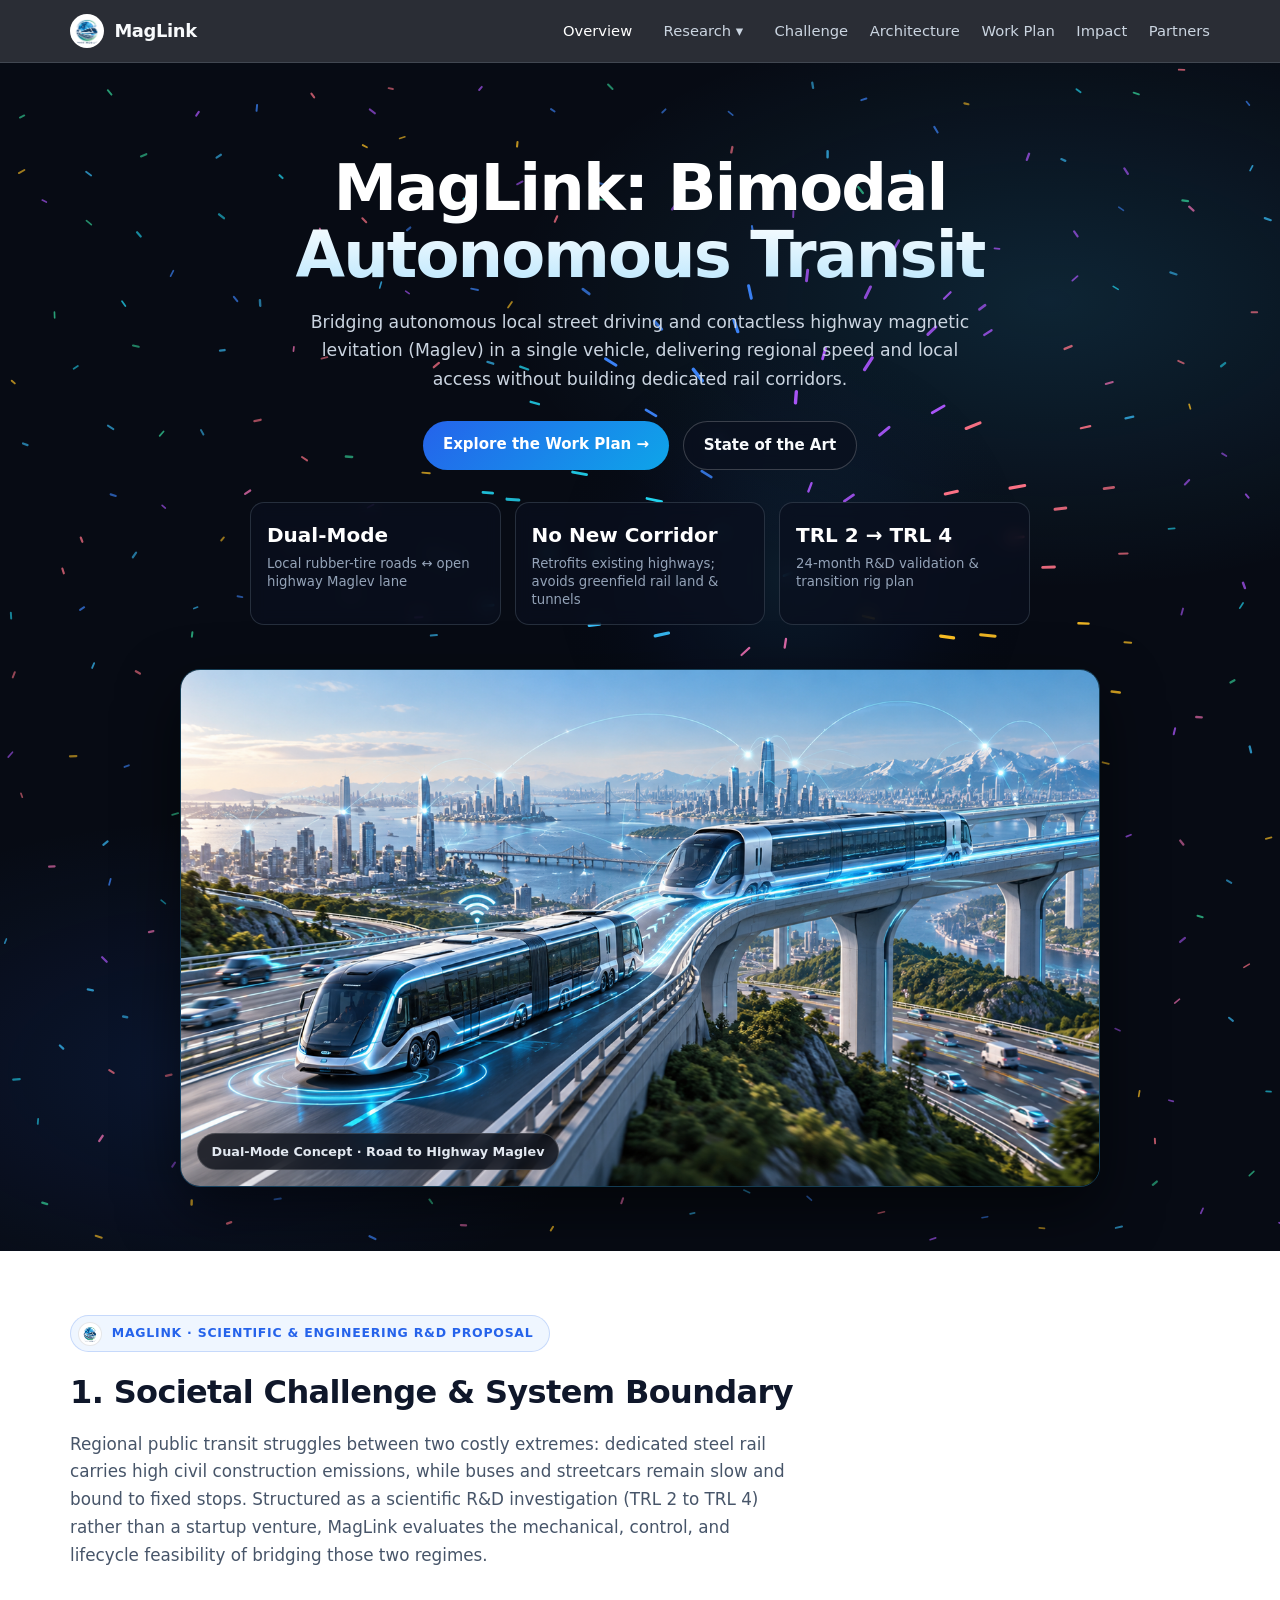
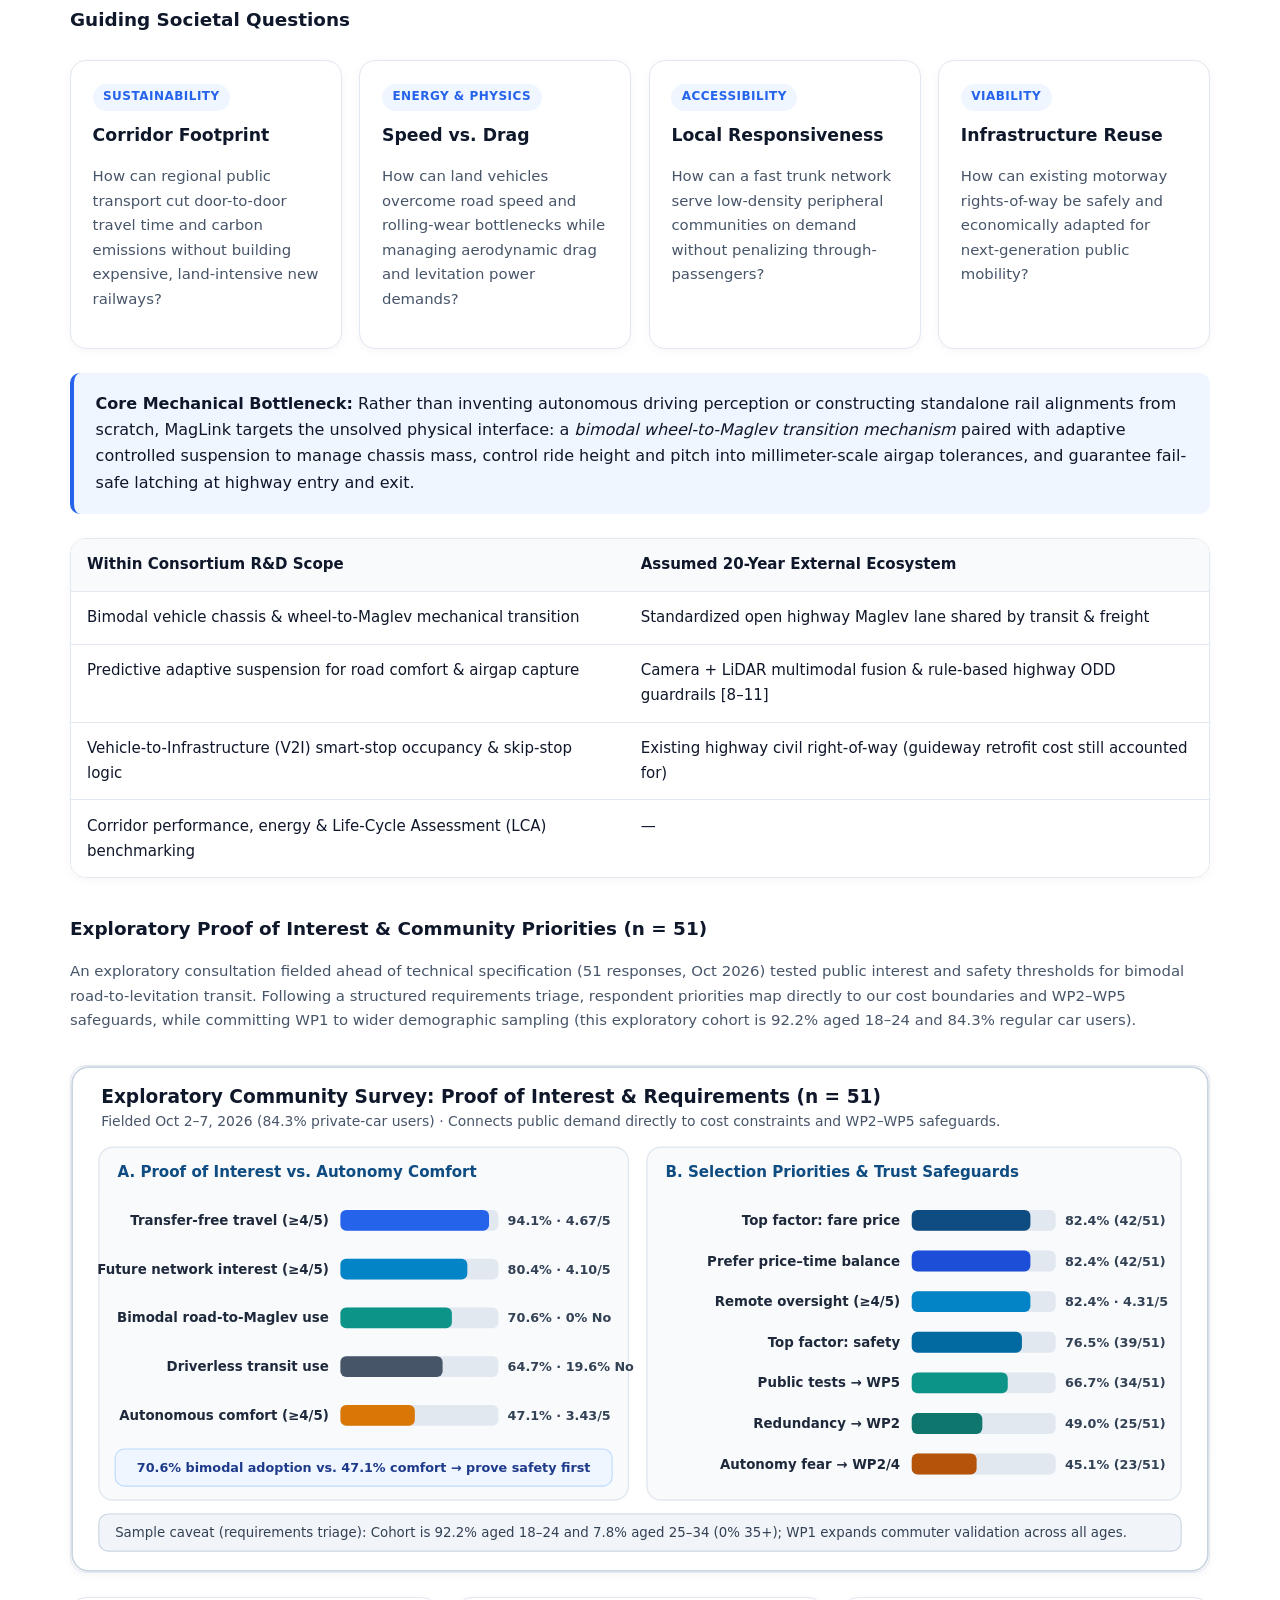
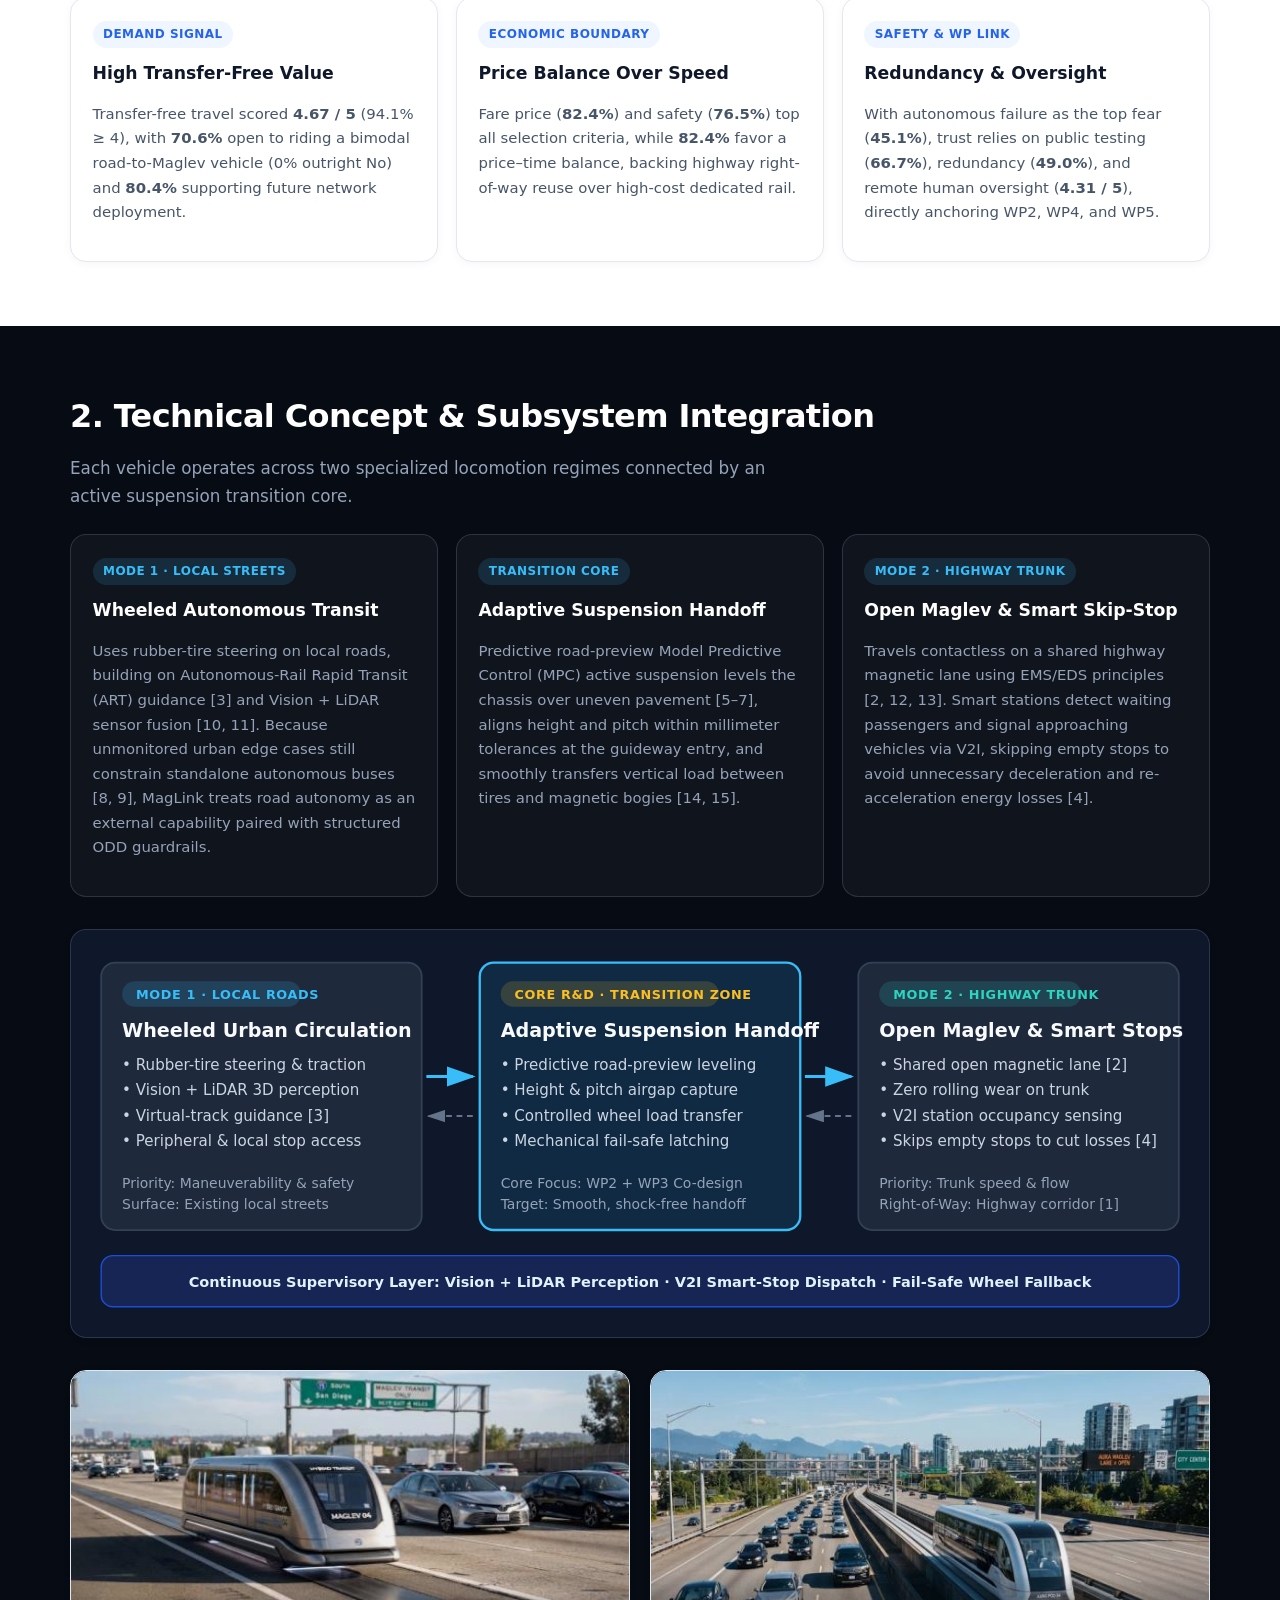
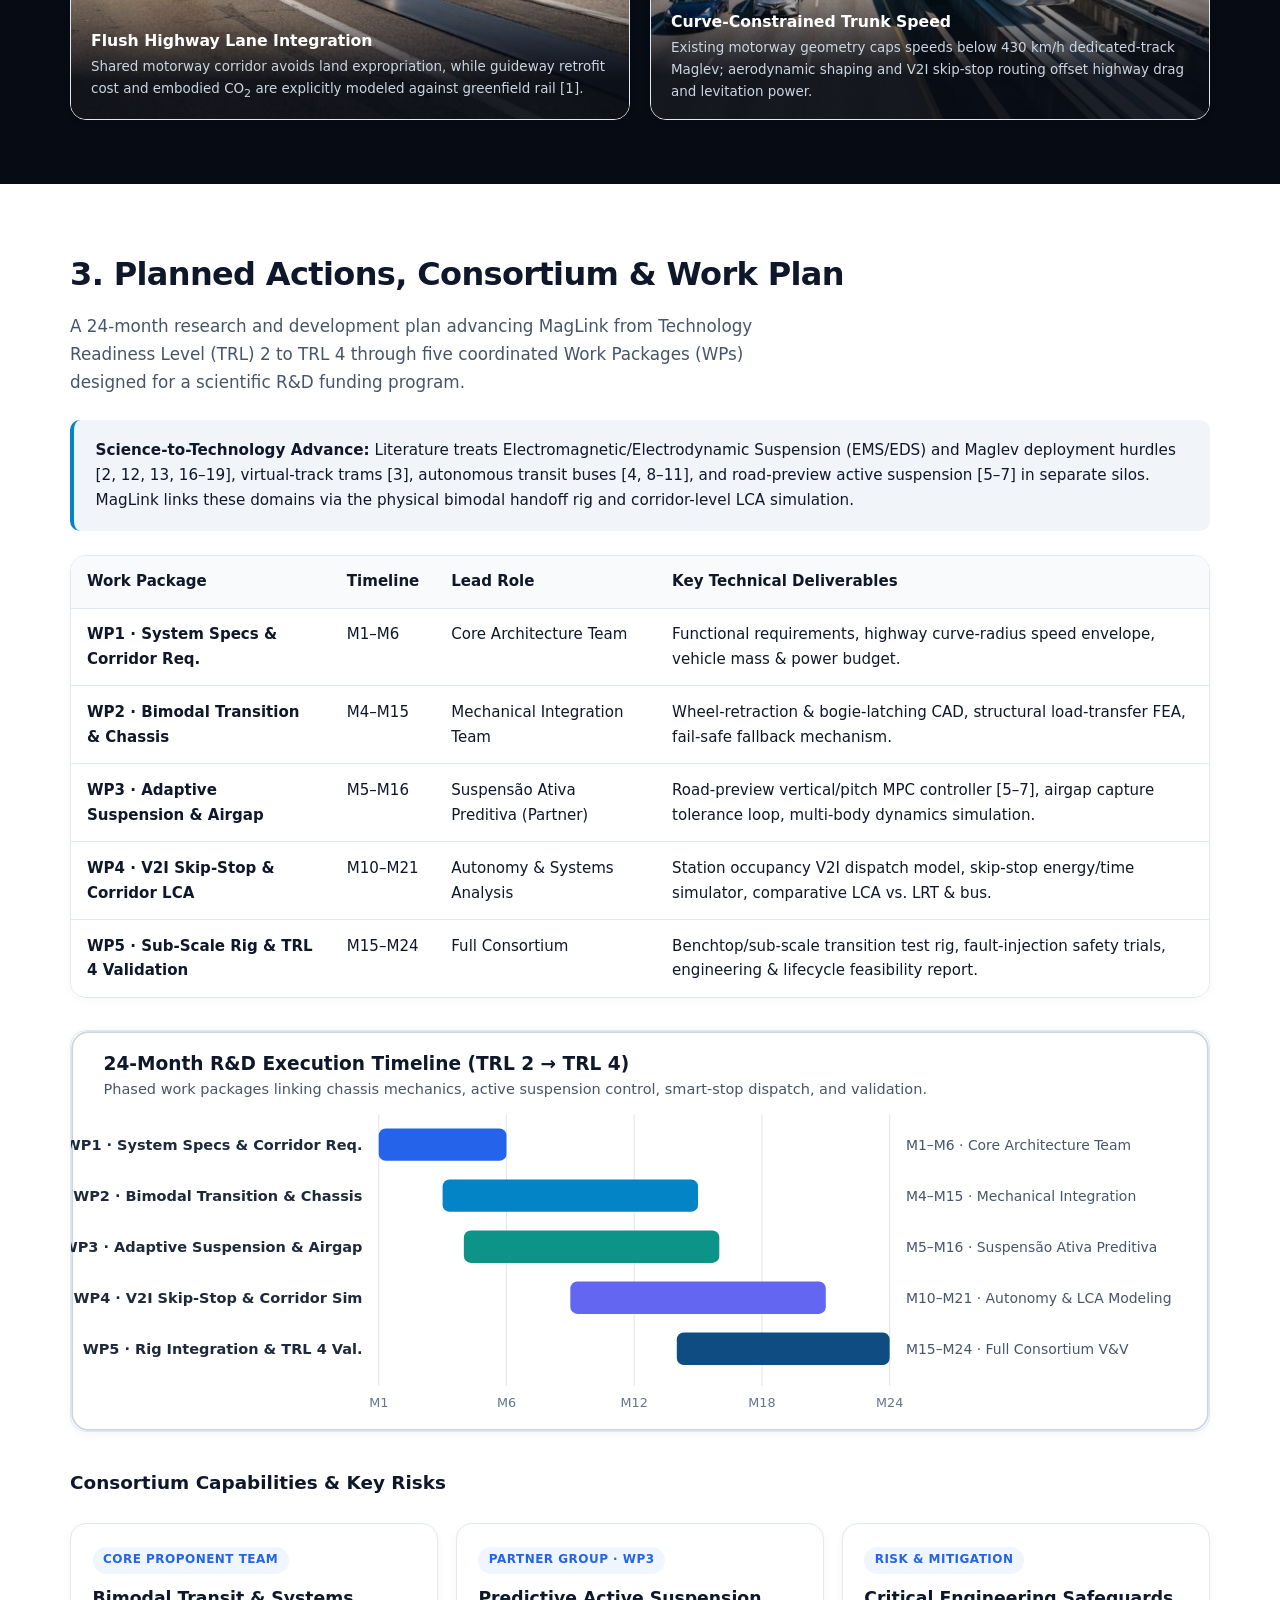
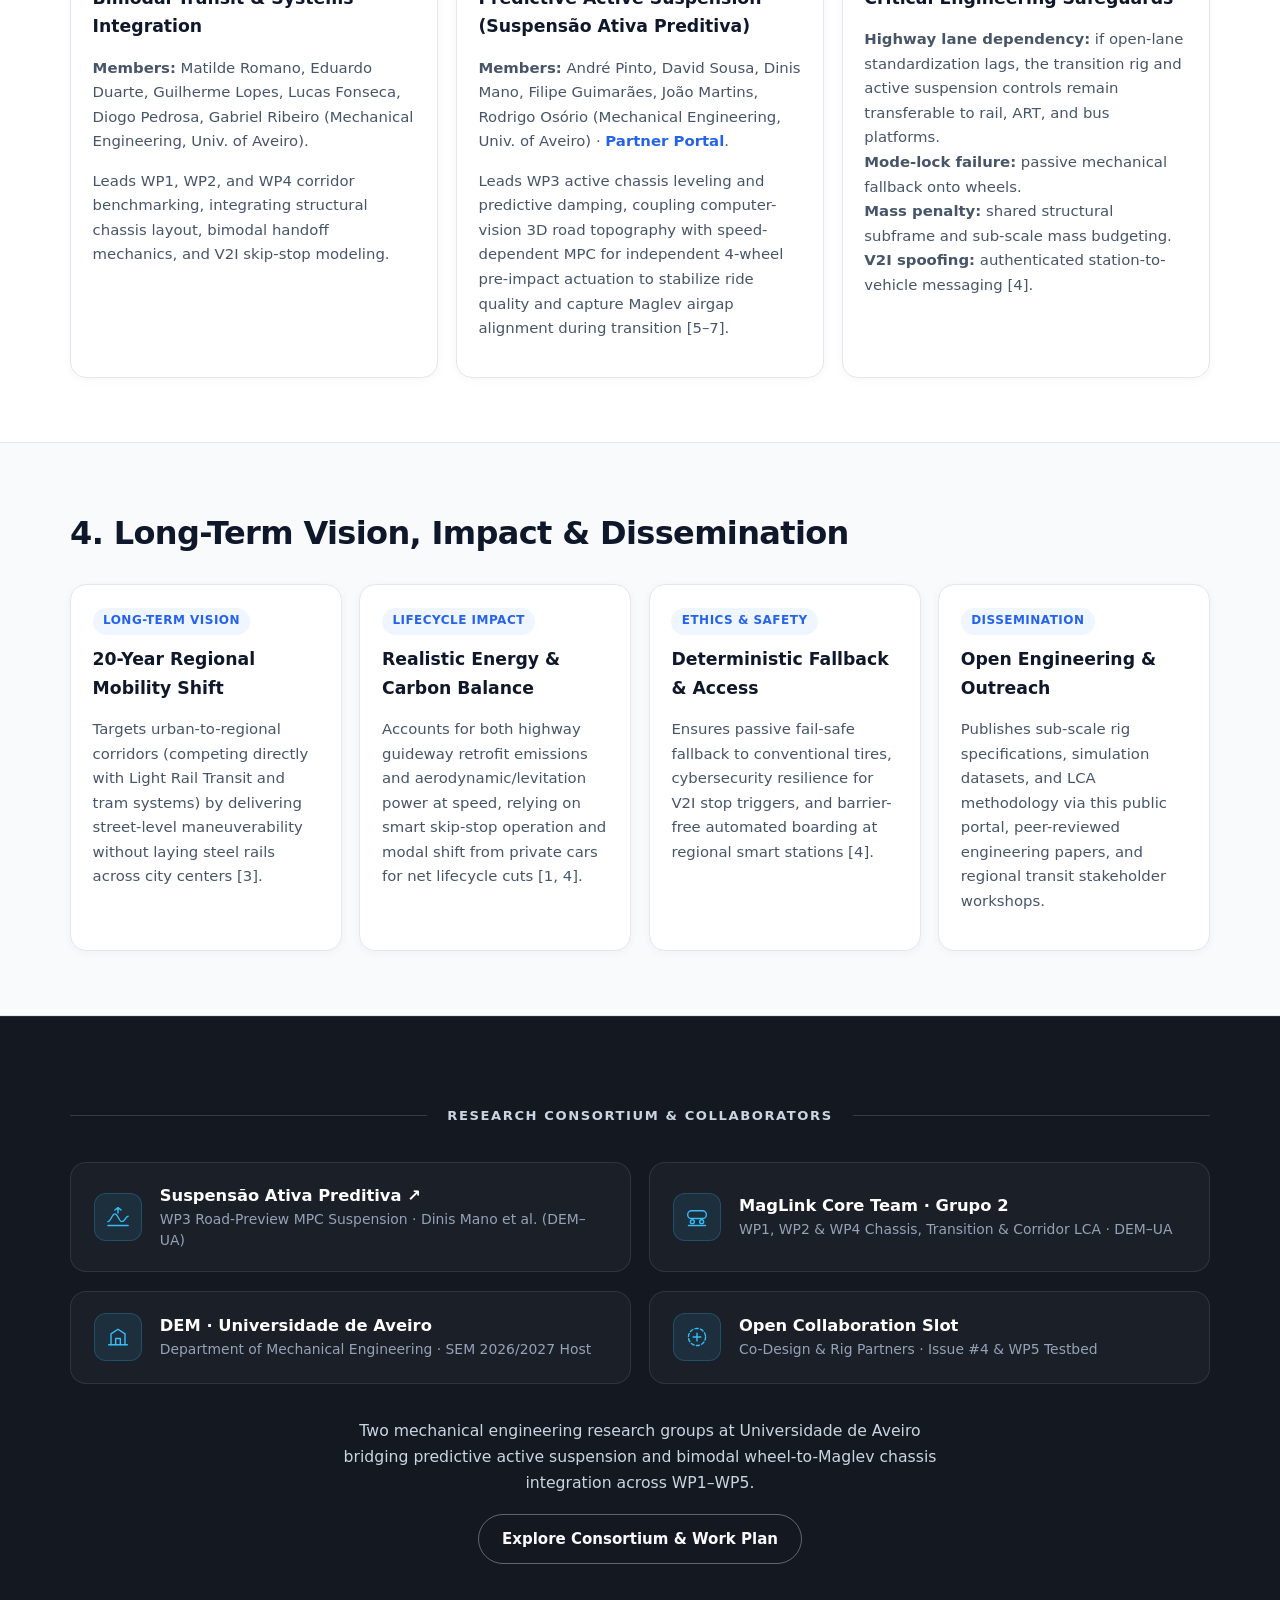
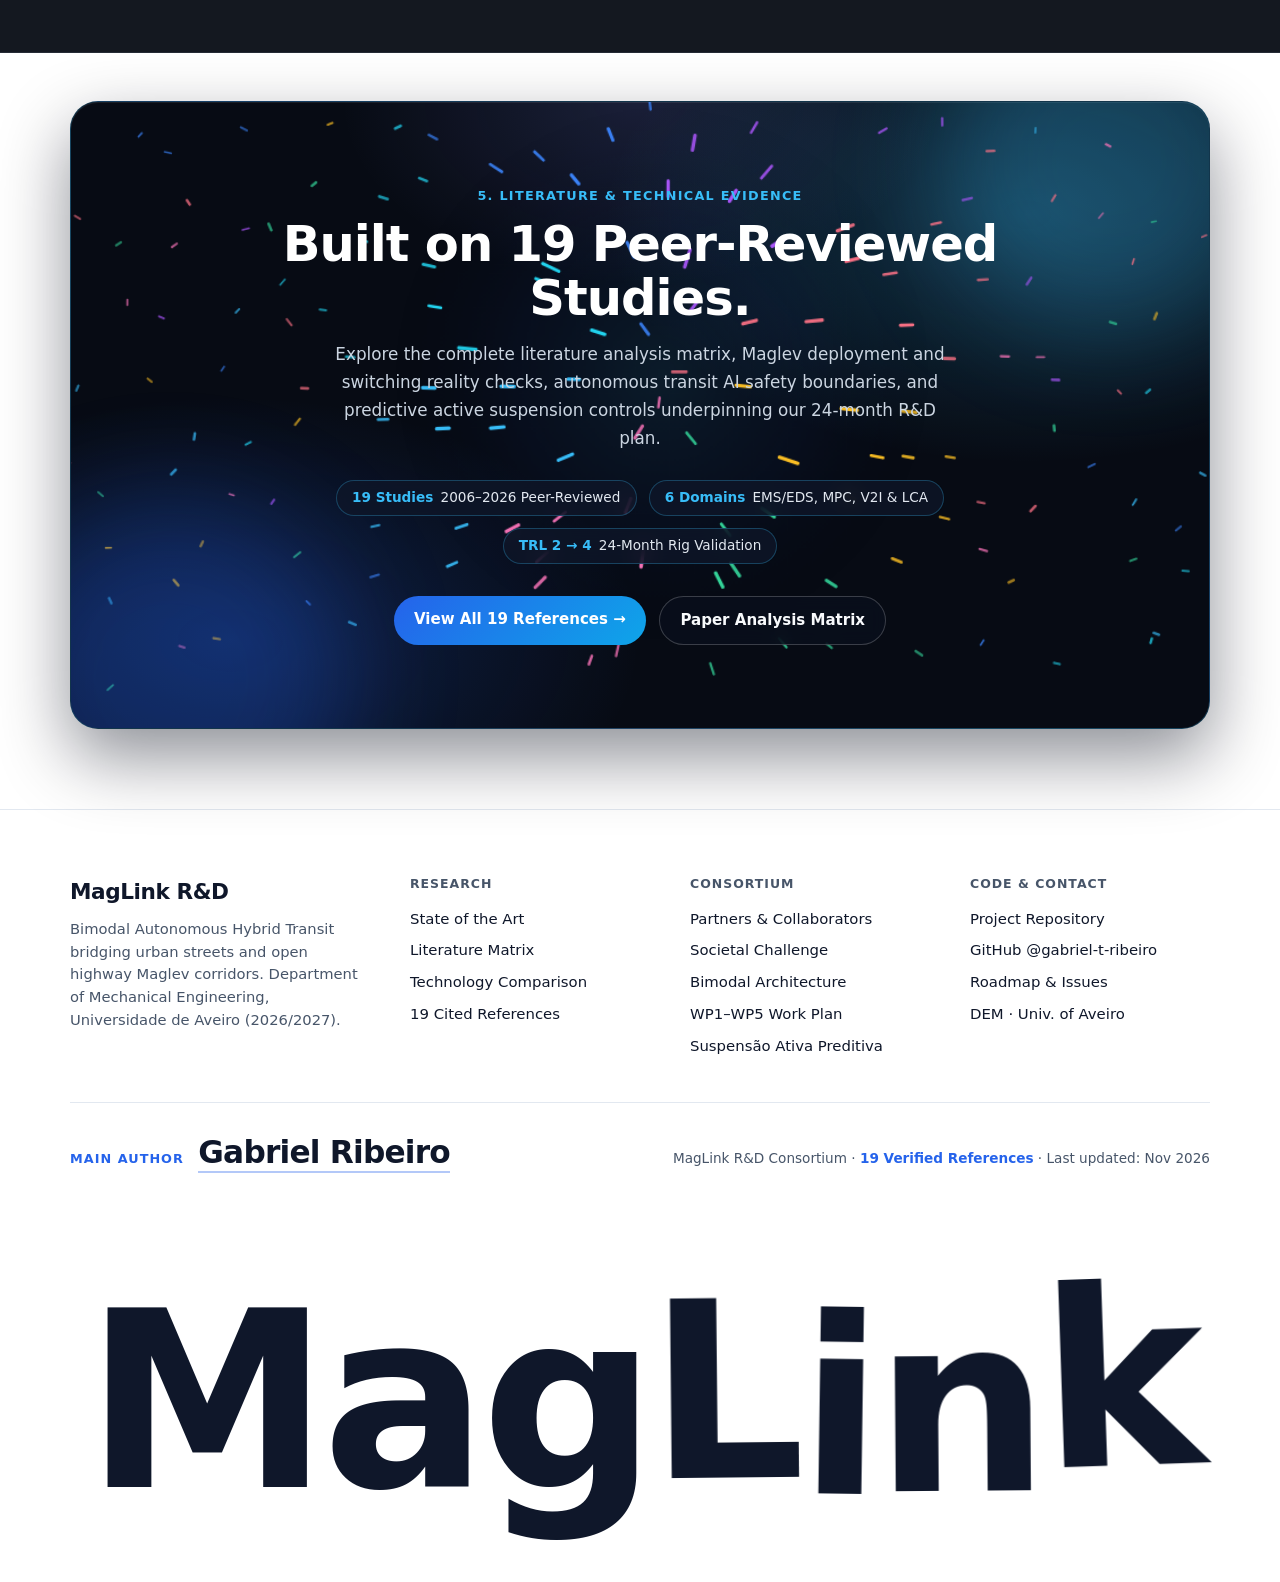
==== commit d546079f: "Move proposal kicker badge from hero entry to Section 1" ====
--- a/index.html
+++ b/index.html
@@ -48,10 +48,6 @@
       <canvas class="hero-canvas" aria-hidden="true"></canvas>
       <div class="container hero-stage">
         <div class="hero-statement">
-          <p class="hero-kicker">
-            <img class="hero-kicker-logo" src="assets/logo_smart_mobility.png" alt="">
-            <span>MagLink &middot; Scientific &amp; Engineering R&amp;D Proposal</span>
-          </p>
           <h1>MagLink: Bimodal Autonomous Transit</h1>
           <p class="lead">
             Bridging autonomous local street driving and contactless highway magnetic levitation (Maglev) in a single vehicle, delivering regional speed and local access without building dedicated rail corridors.
@@ -85,6 +81,10 @@
 
     <section id="challenge" class="section">
       <div class="container">
+        <p class="hero-kicker hero-kicker--light">
+          <img class="hero-kicker-logo" src="assets/logo_smart_mobility.png" alt="">
+          <span>MagLink &middot; Scientific &amp; Engineering R&amp;D Proposal</span>
+        </p>
         <h2>1. Societal Challenge &amp; System Boundary</h2>
         <p class="lead">
           Regional public transit struggles between two costly extremes: dedicated steel rail carries high civil construction emissions, while buses and streetcars remain slow and bound to fixed stops. Structured as a scientific R&amp;D investigation (TRL&nbsp;2 to TRL&nbsp;4) rather than a startup venture, MagLink evaluates the mechanical, control, and lifecycle feasibility of bridging those two regimes.
--- a/css/styles.css
+++ b/css/styles.css
@@ -332,6 +332,18 @@
   border-radius: 50%;
   background: #ffffff;
   padding: 2px;
+}
+
+.hero-kicker--light {
+  margin: 0 0 0.85rem;
+  background: var(--accent-soft);
+  border-color: rgba(37, 99, 235, 0.2);
+  color: var(--accent);
+  backdrop-filter: none;
+}
+
+.hero-kicker--light .hero-kicker-logo {
+  border: 1px solid rgba(15, 23, 42, 0.1);
 }
 
 .hero-statement h1 {
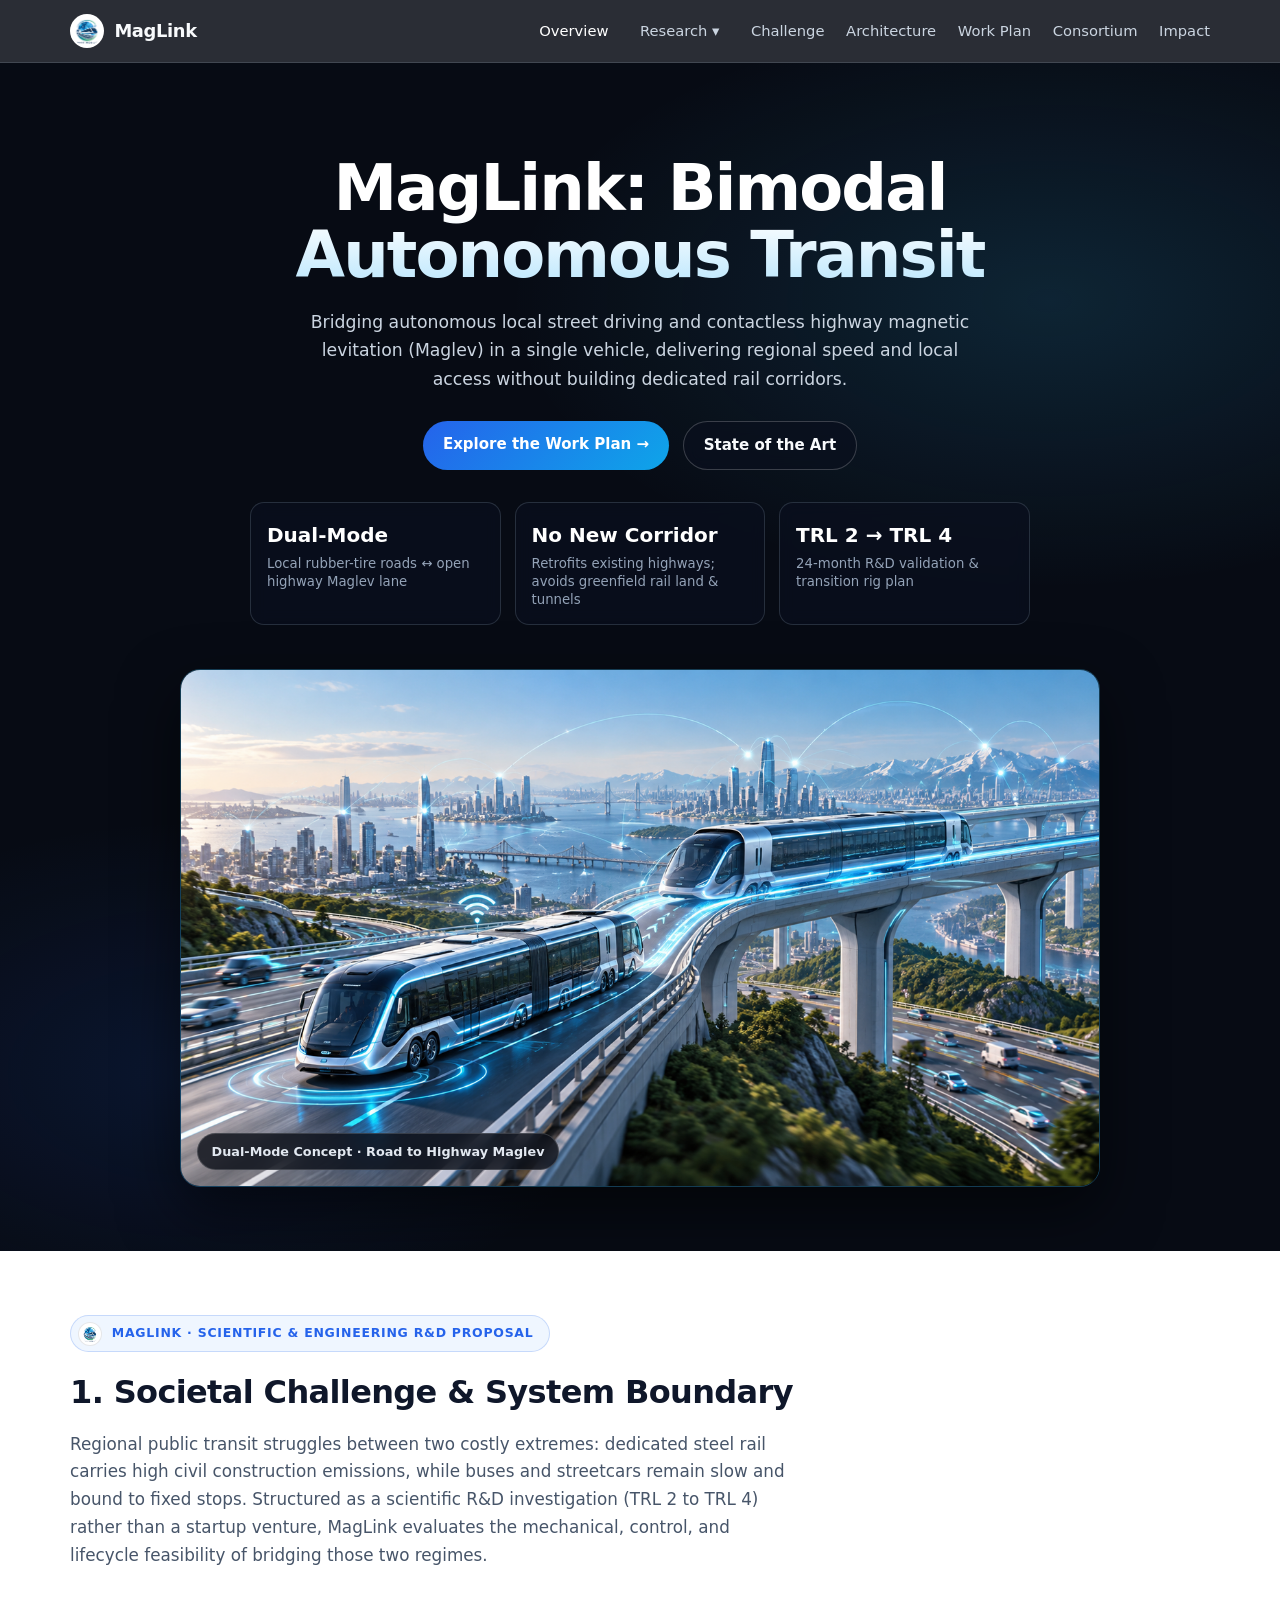
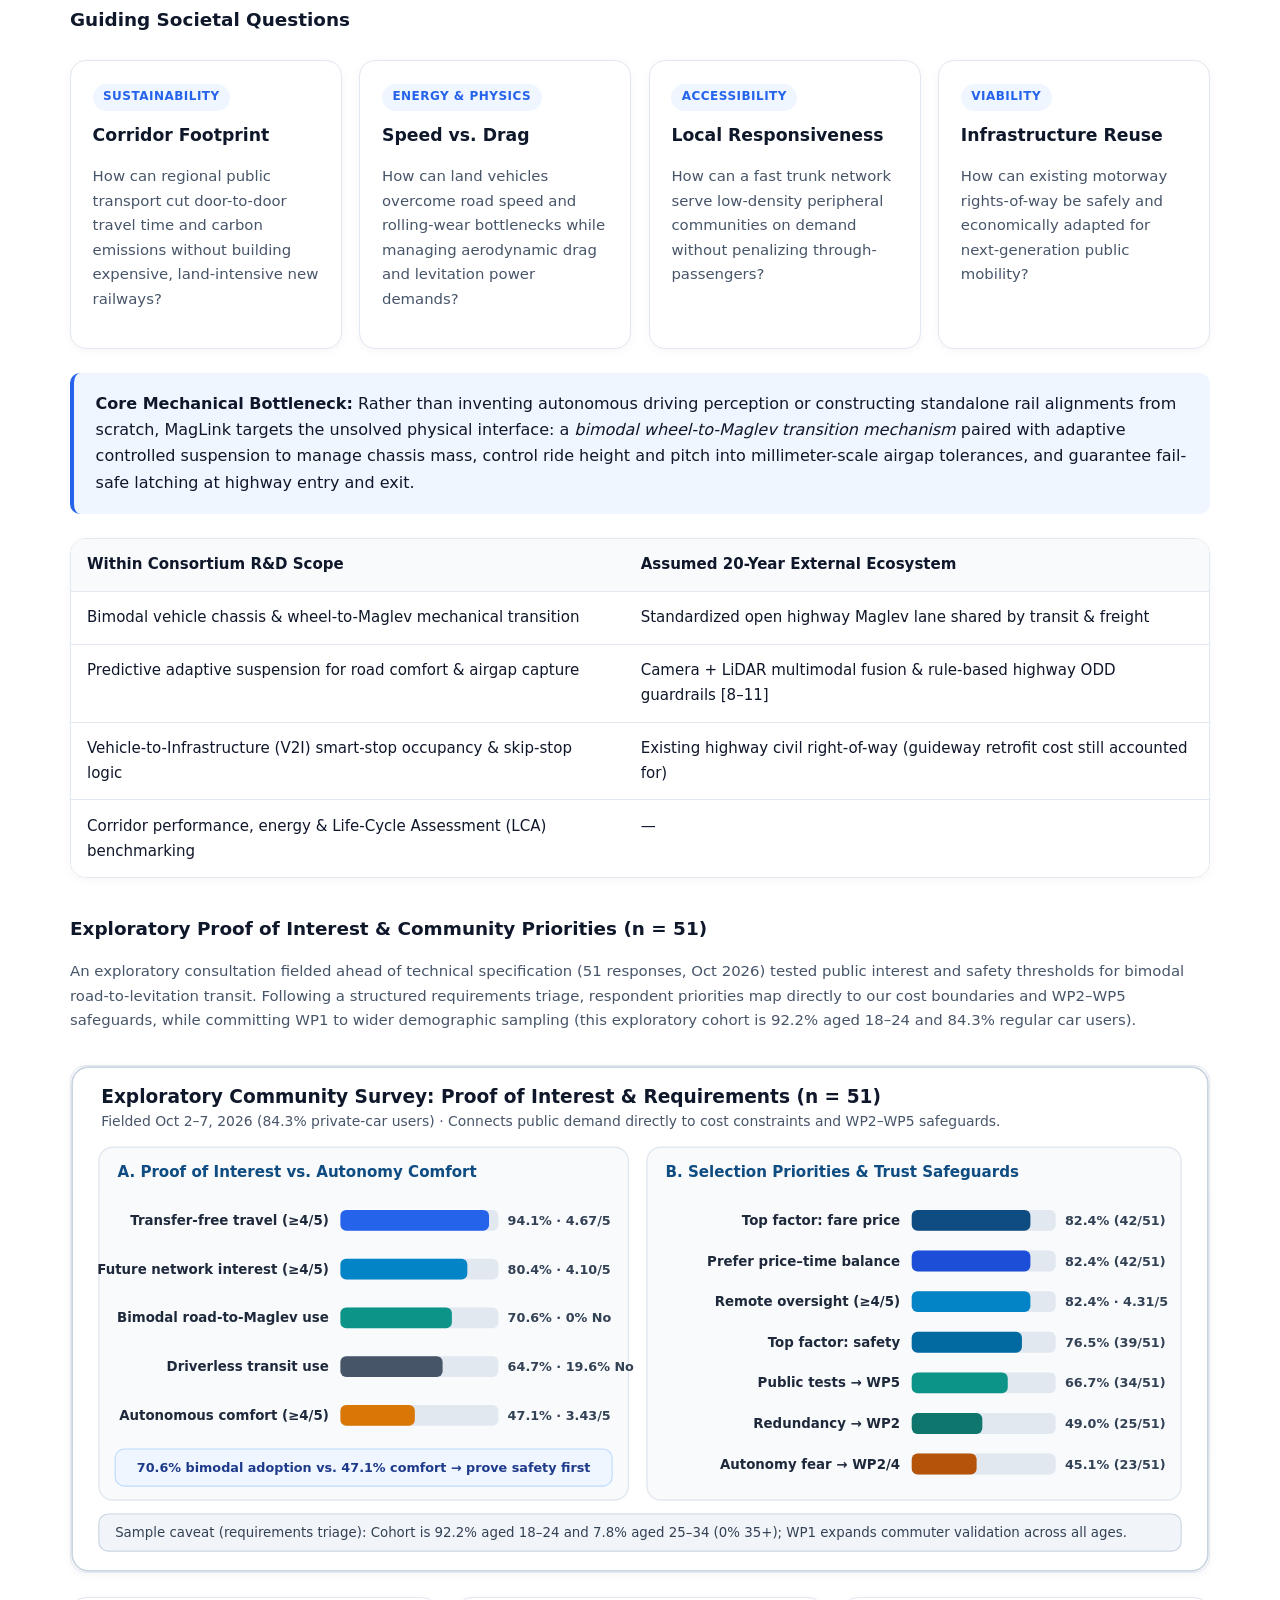
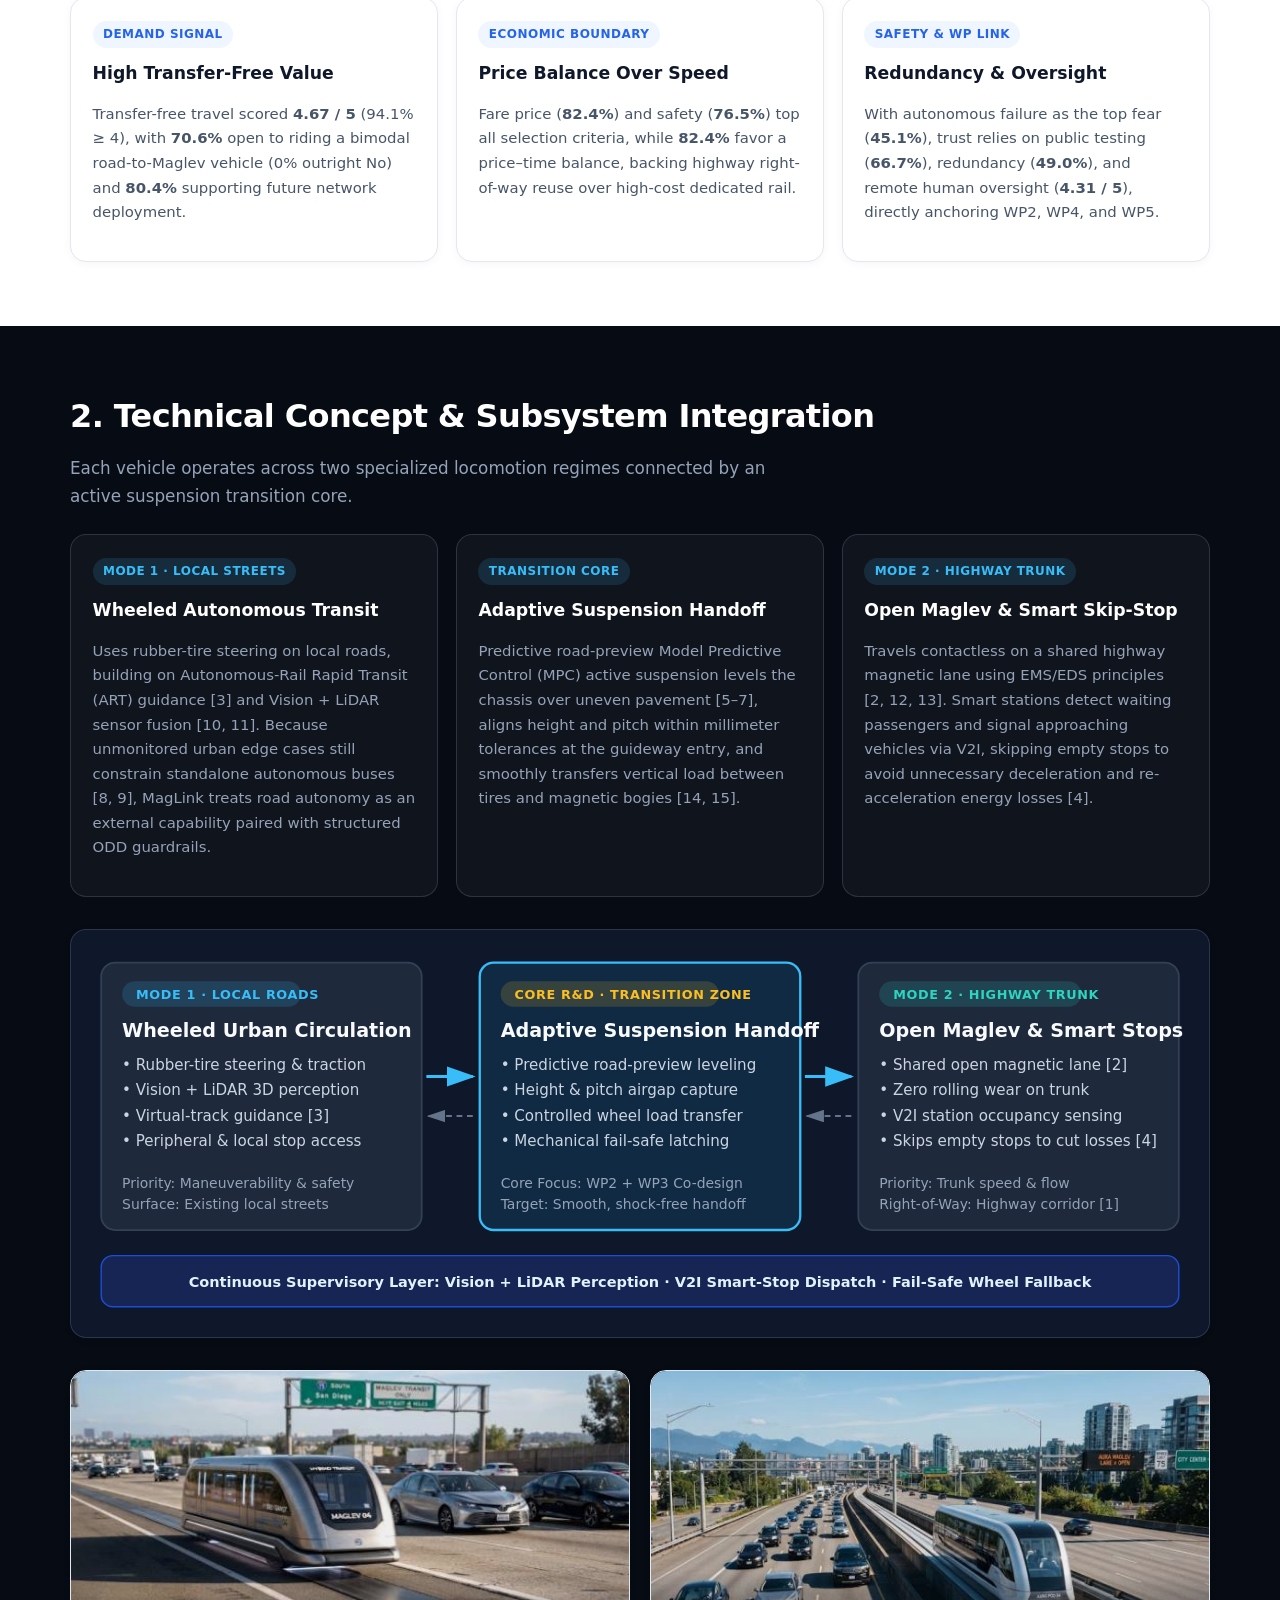
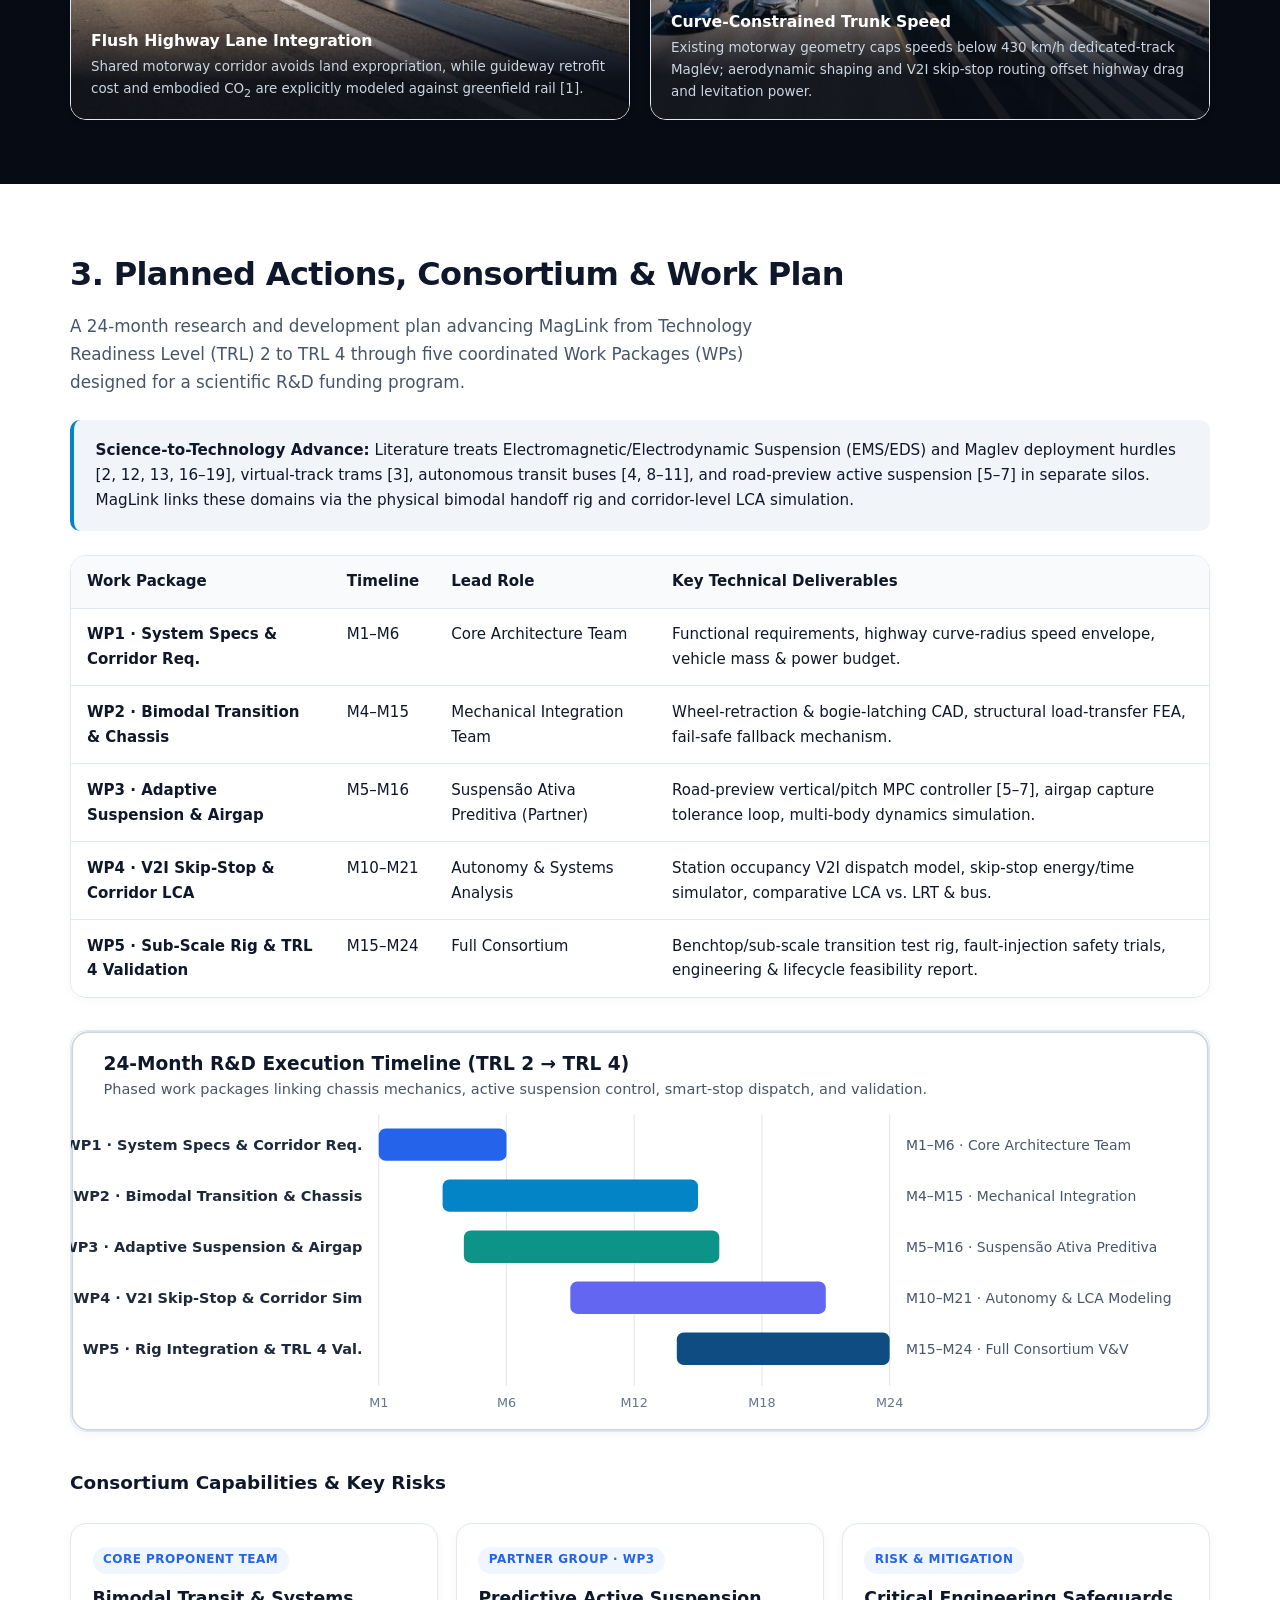
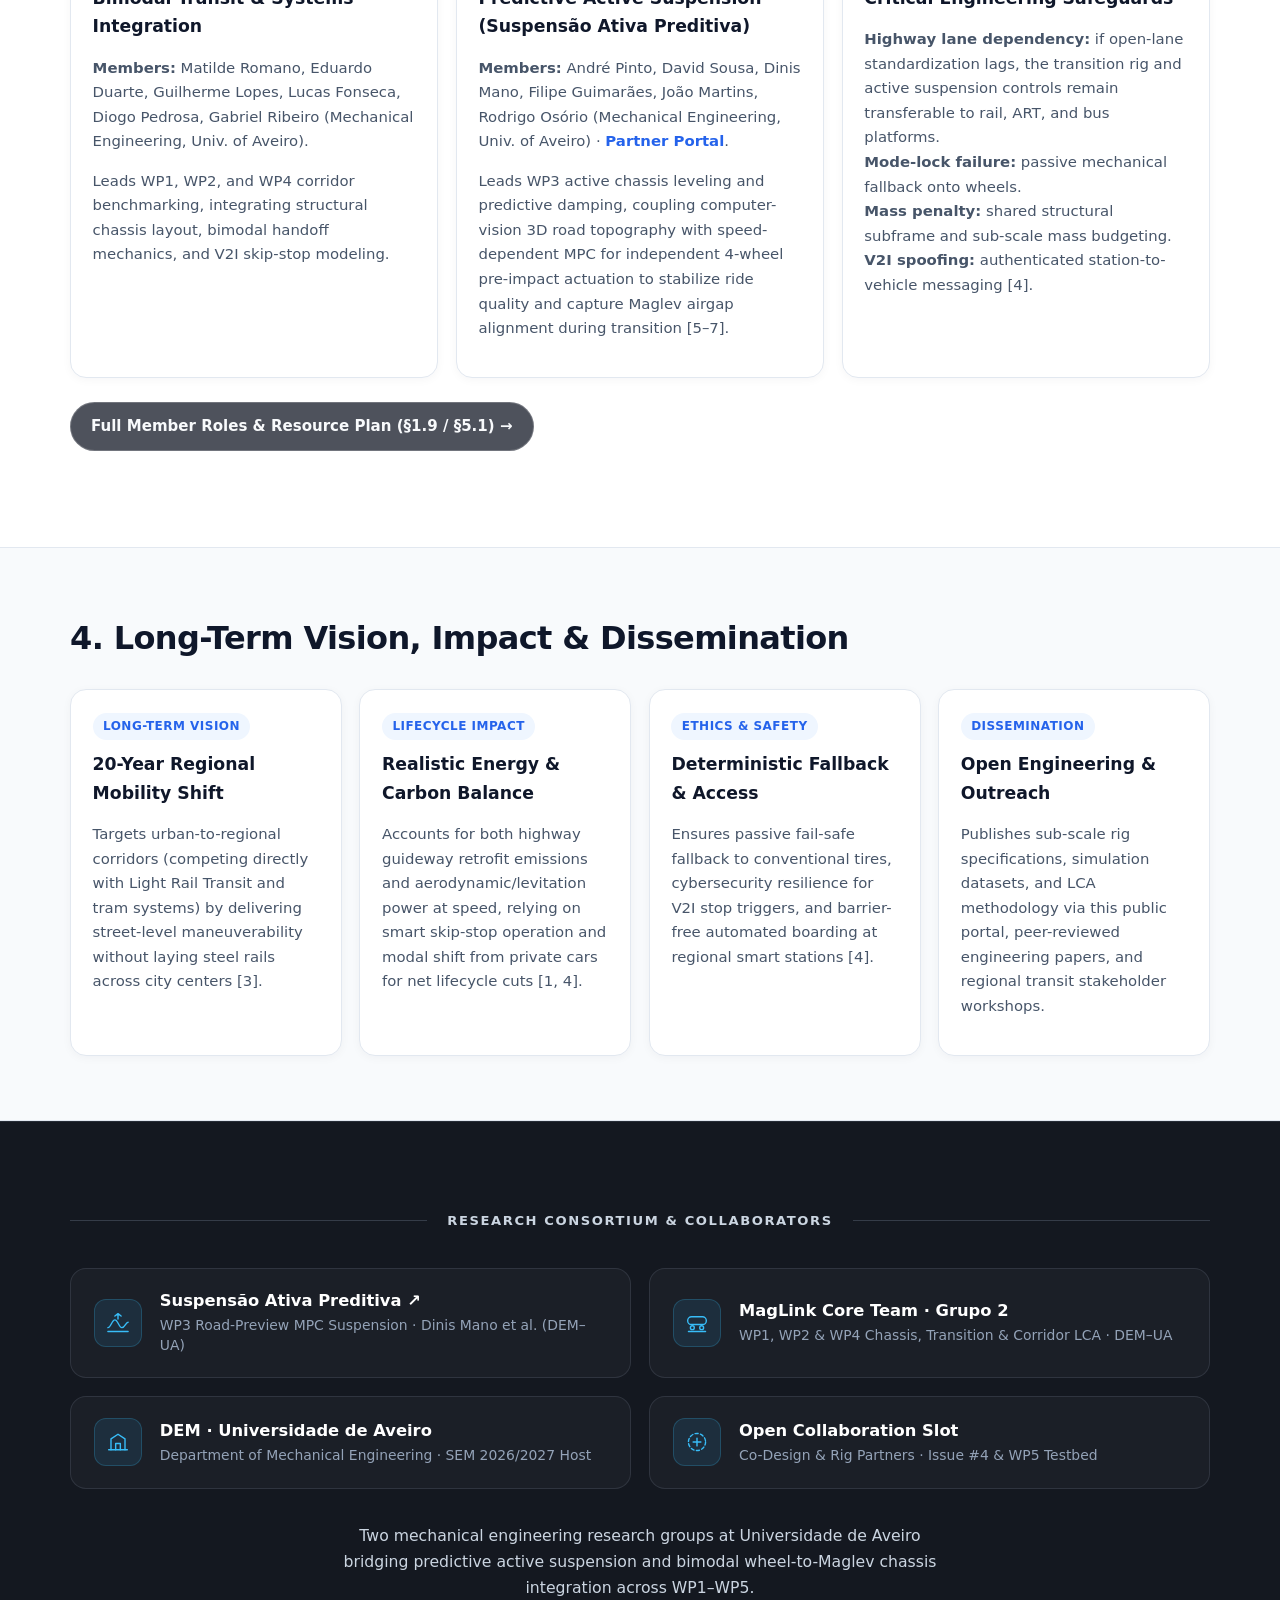
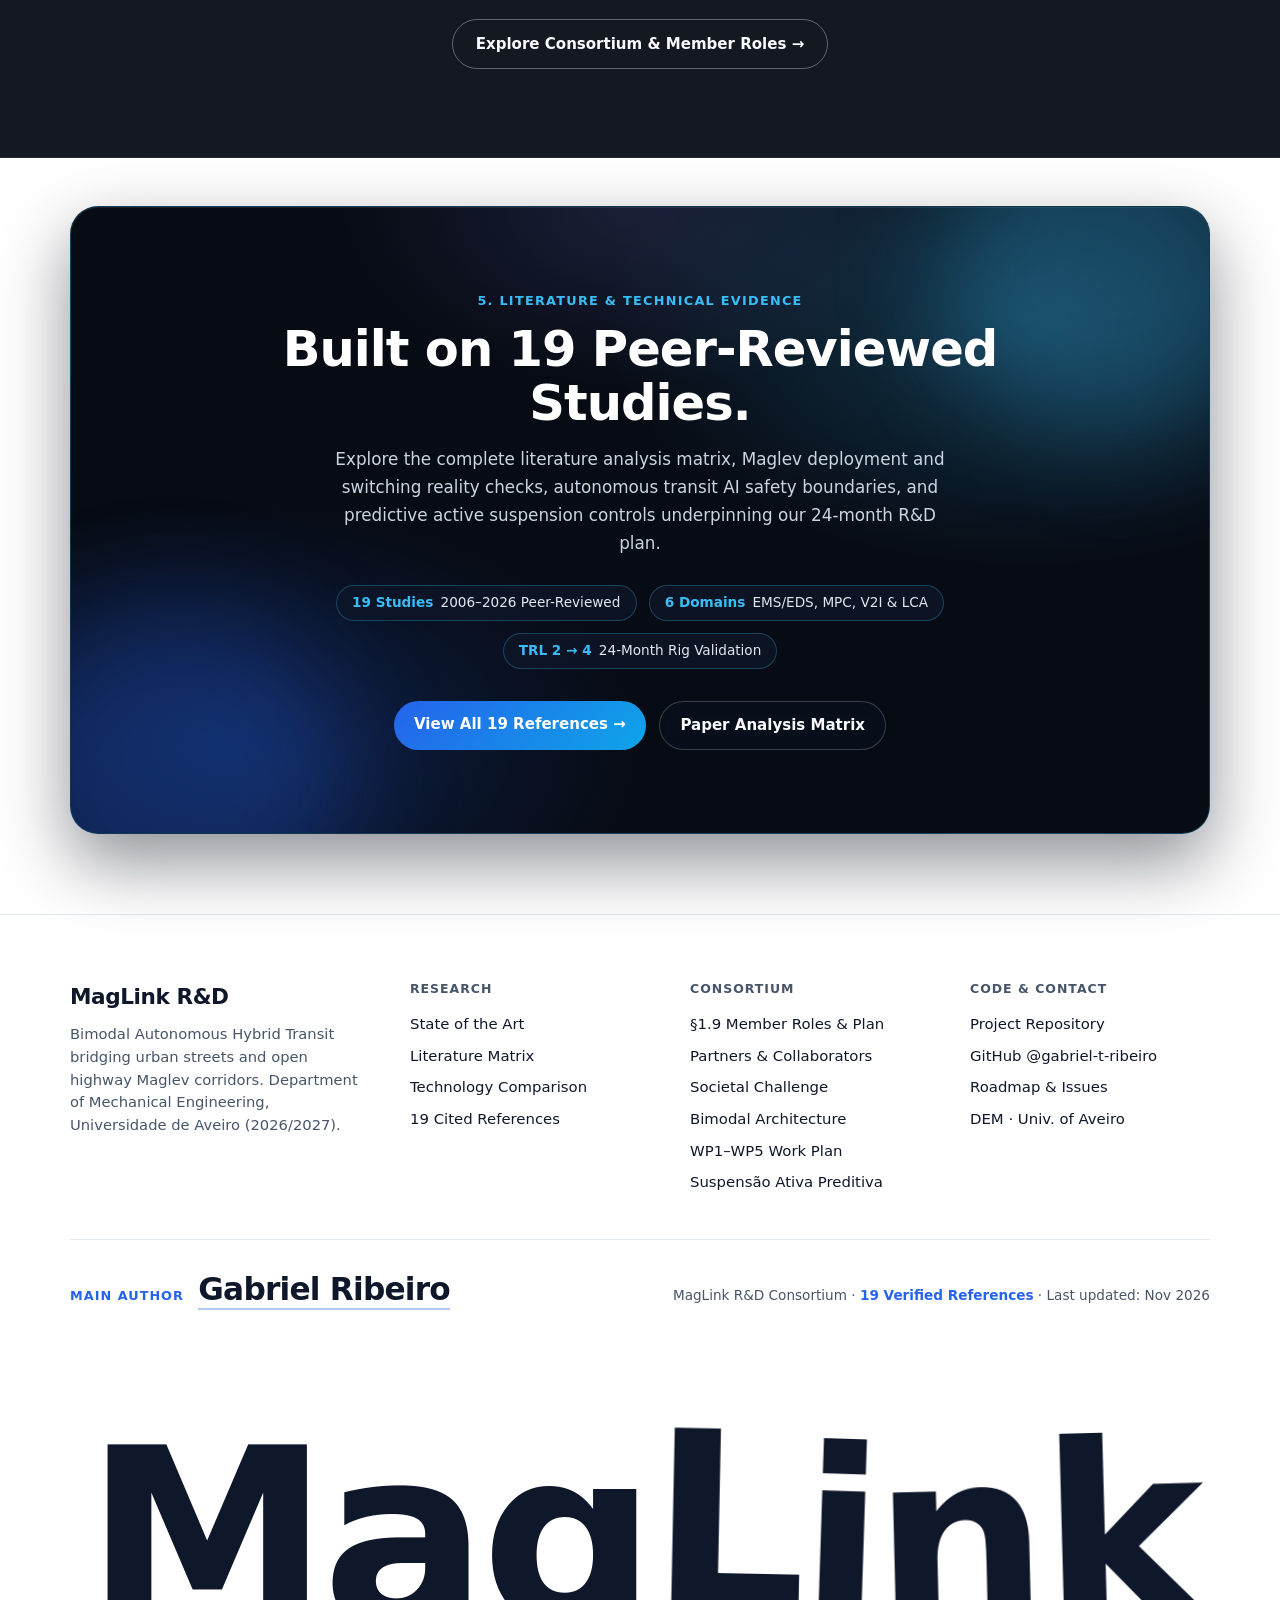
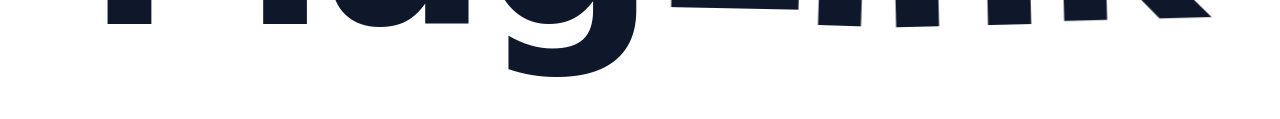
==== commit 4d911681: "Add consortium.html subpage for §1.9 roles, §5.1 resource plan & §5.2 complementarity" ====
--- a/index.html
+++ b/index.html
@@ -37,8 +37,8 @@
         <li><a href="#challenge">Challenge</a></li>
         <li><a href="#architecture">Architecture</a></li>
         <li><a href="#workplan">Work Plan</a></li>
+        <li><a href="consortium.html">Consortium</a></li>
         <li><a href="#impact">Impact</a></li>
-        <li><a href="#partners">Partners</a></li>
       </ul>
     </nav>
   </header>
@@ -329,6 +329,9 @@
             </p>
           </article>
         </div>
+        <div class="hero-actions" style="margin-top: 1.5rem;">
+          <a class="btn btn-secondary" href="consortium.html">Full Member Roles &amp; Resource Plan (§1.9 / §5.1) &rarr;</a>
+        </div>
       </div>
     </section>
 
@@ -436,7 +439,7 @@
           <p class="partner-summary">
             Two mechanical engineering research groups at Universidade de Aveiro bridging predictive active suspension and bimodal wheel-to-Maglev chassis integration across WP1&ndash;WP5.
           </p>
-          <a class="btn btn-outline-light" href="#workplan">Explore Consortium &amp; Work Plan</a>
+          <a class="btn btn-outline-light" href="consortium.html">Explore Consortium &amp; Member Roles &rarr;</a>
         </div>
       </div>
     </section>
@@ -487,6 +490,7 @@
         <div class="footer-col">
           <h3>Consortium</h3>
           <ul>
+            <li><a href="consortium.html">§1.9 Member Roles &amp; Plan</a></li>
             <li><a href="#partners">Partners &amp; Collaborators</a></li>
             <li><a href="#challenge">Societal Challenge</a></li>
             <li><a href="#architecture">Bimodal Architecture</a></li>
--- a/css/styles.css
+++ b/css/styles.css
@@ -733,6 +733,124 @@
 
 .row-highlight td {
   background: var(--accent-soft);
+}
+
+.table-wrap--responsive {
+  overflow: auto;
+  max-inline-size: 100%;
+  max-block-size: min(560px, 80dvh);
+  container-type: inline-size;
+}
+
+.table-wrap--responsive table {
+  border-collapse: separate;
+  border-spacing: 0;
+}
+
+.table-wrap--responsive caption {
+  text-align: left;
+  padding: 0.75rem 1rem;
+  font-size: 0.86rem;
+  font-weight: 700;
+  color: var(--muted);
+  background: var(--bg-soft);
+  border-bottom: 1px solid var(--border);
+}
+
+.table-wrap--responsive thead {
+  position: sticky;
+  inset-block-start: 0;
+  z-index: 2;
+}
+
+.table-wrap--responsive tbody th {
+  position: sticky;
+  inset-inline-start: 0;
+  z-index: 1;
+  background: var(--surface);
+  font-weight: 700;
+}
+
+.table-pending {
+  color: var(--muted);
+  font-style: italic;
+}
+
+@container (width < 640px) {
+  .table-wrap--responsive {
+    max-block-size: none;
+    border: none;
+    box-shadow: none;
+    background: transparent;
+  }
+
+  .table-wrap--responsive table,
+  .table-wrap--responsive caption,
+  .table-wrap--responsive thead,
+  .table-wrap--responsive tbody,
+  .table-wrap--responsive tr,
+  .table-wrap--responsive th,
+  .table-wrap--responsive td {
+    display: block;
+    width: 100%;
+  }
+
+  .table-wrap--responsive caption {
+    border: 1px solid var(--border);
+    border-radius: var(--radius);
+    margin-block-end: 0.75rem;
+  }
+
+  .table-wrap--responsive thead {
+    display: none;
+  }
+
+  .table-wrap--responsive tr {
+    margin-block-end: 1rem;
+    border: 1px solid var(--border);
+    border-radius: var(--radius);
+    background: var(--surface);
+    box-shadow: var(--shadow-sm);
+    overflow: hidden;
+  }
+
+  .table-wrap--responsive tbody th {
+    position: sticky;
+    inset-block-start: 0;
+    z-index: 2;
+    background: var(--bg-soft);
+    border-bottom: 1px solid var(--border);
+  }
+
+  .table-wrap--responsive td {
+    padding: 0.65rem 1rem;
+  }
+
+  .table-wrap--responsive td::before {
+    display: block;
+    font-size: 0.75rem;
+    font-weight: 700;
+    letter-spacing: 0.04em;
+    text-transform: uppercase;
+    color: var(--muted);
+    margin-block-end: 0.2rem;
+  }
+
+  .table-wrap--responsive td:nth-child(2)::before {
+    content: var(--col-2, "Column 2");
+  }
+
+  .table-wrap--responsive td:nth-child(3)::before {
+    content: var(--col-3, "Column 3");
+  }
+
+  .table-wrap--responsive td:nth-child(4)::before {
+    content: var(--col-4, "Column 4");
+  }
+
+  .table-wrap--responsive td:nth-child(5)::before {
+    content: var(--col-5, "Column 5");
+  }
 }
 
 .ref-list {
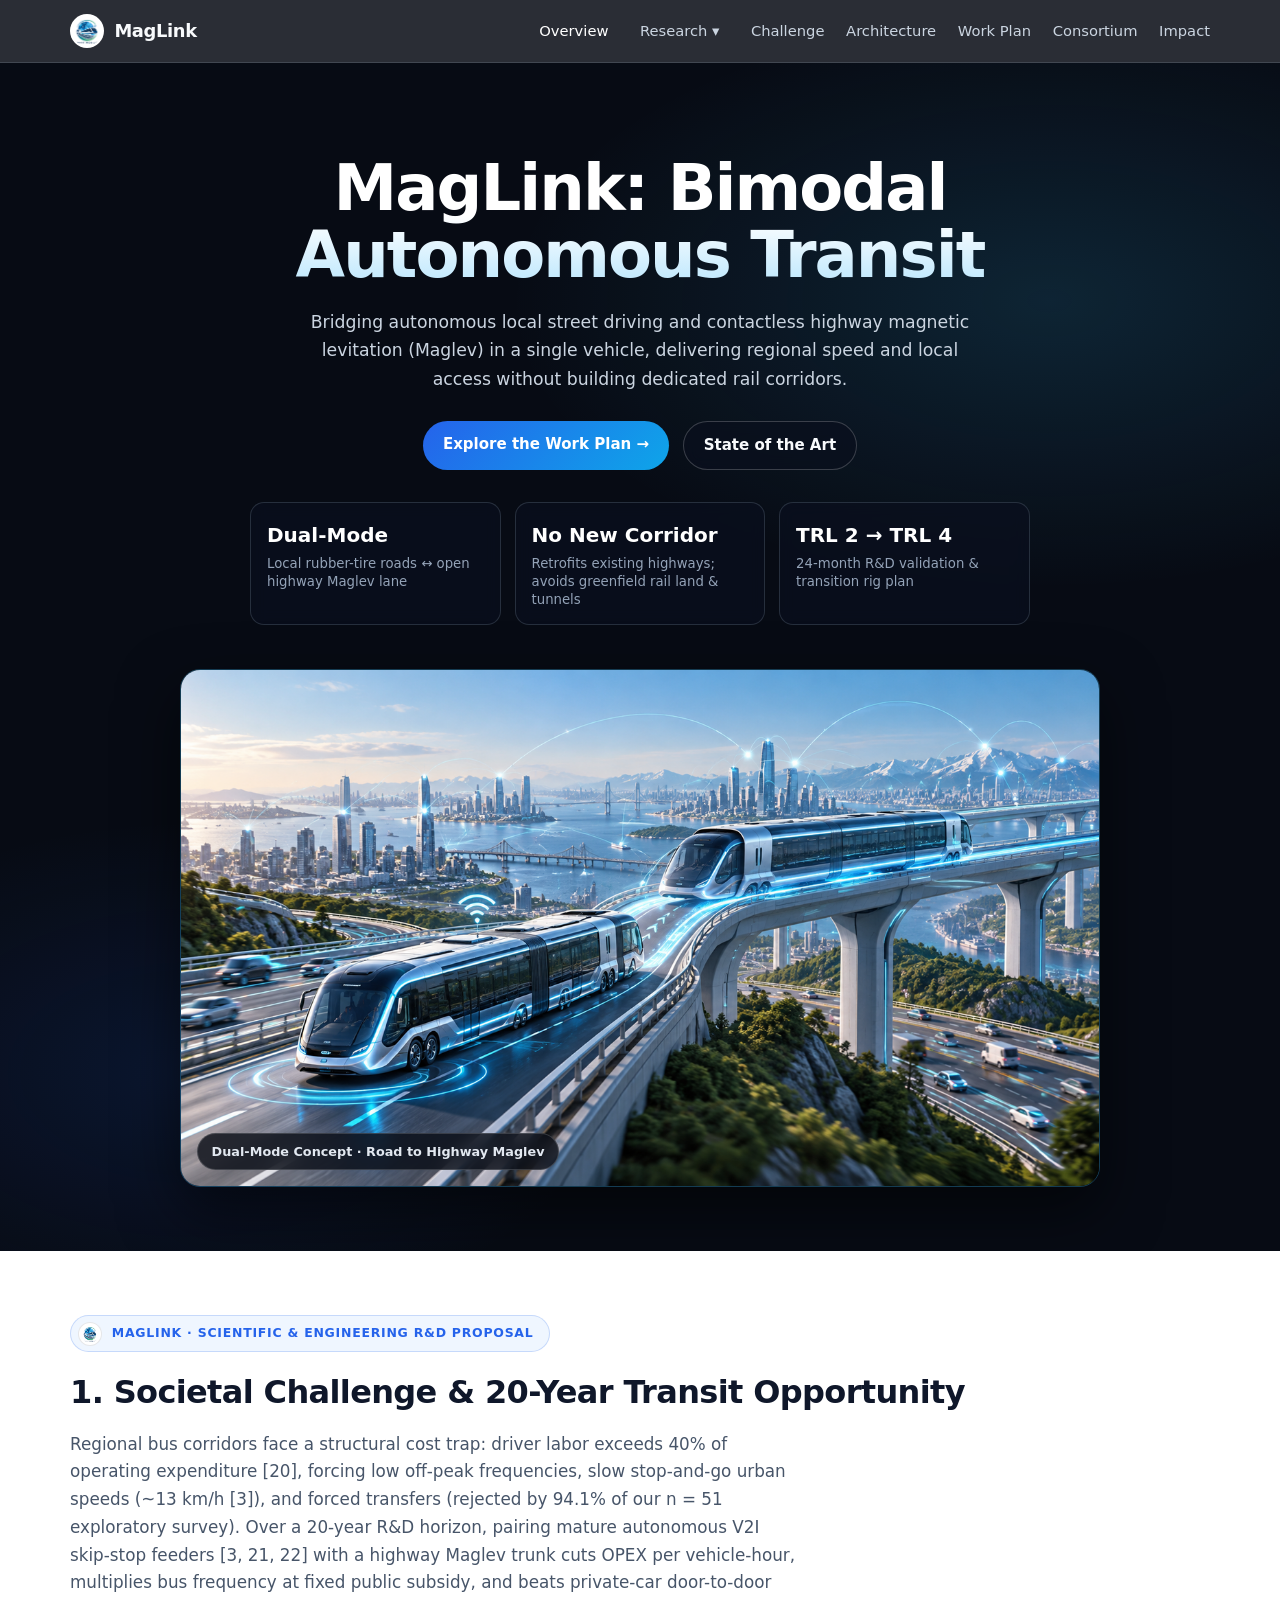
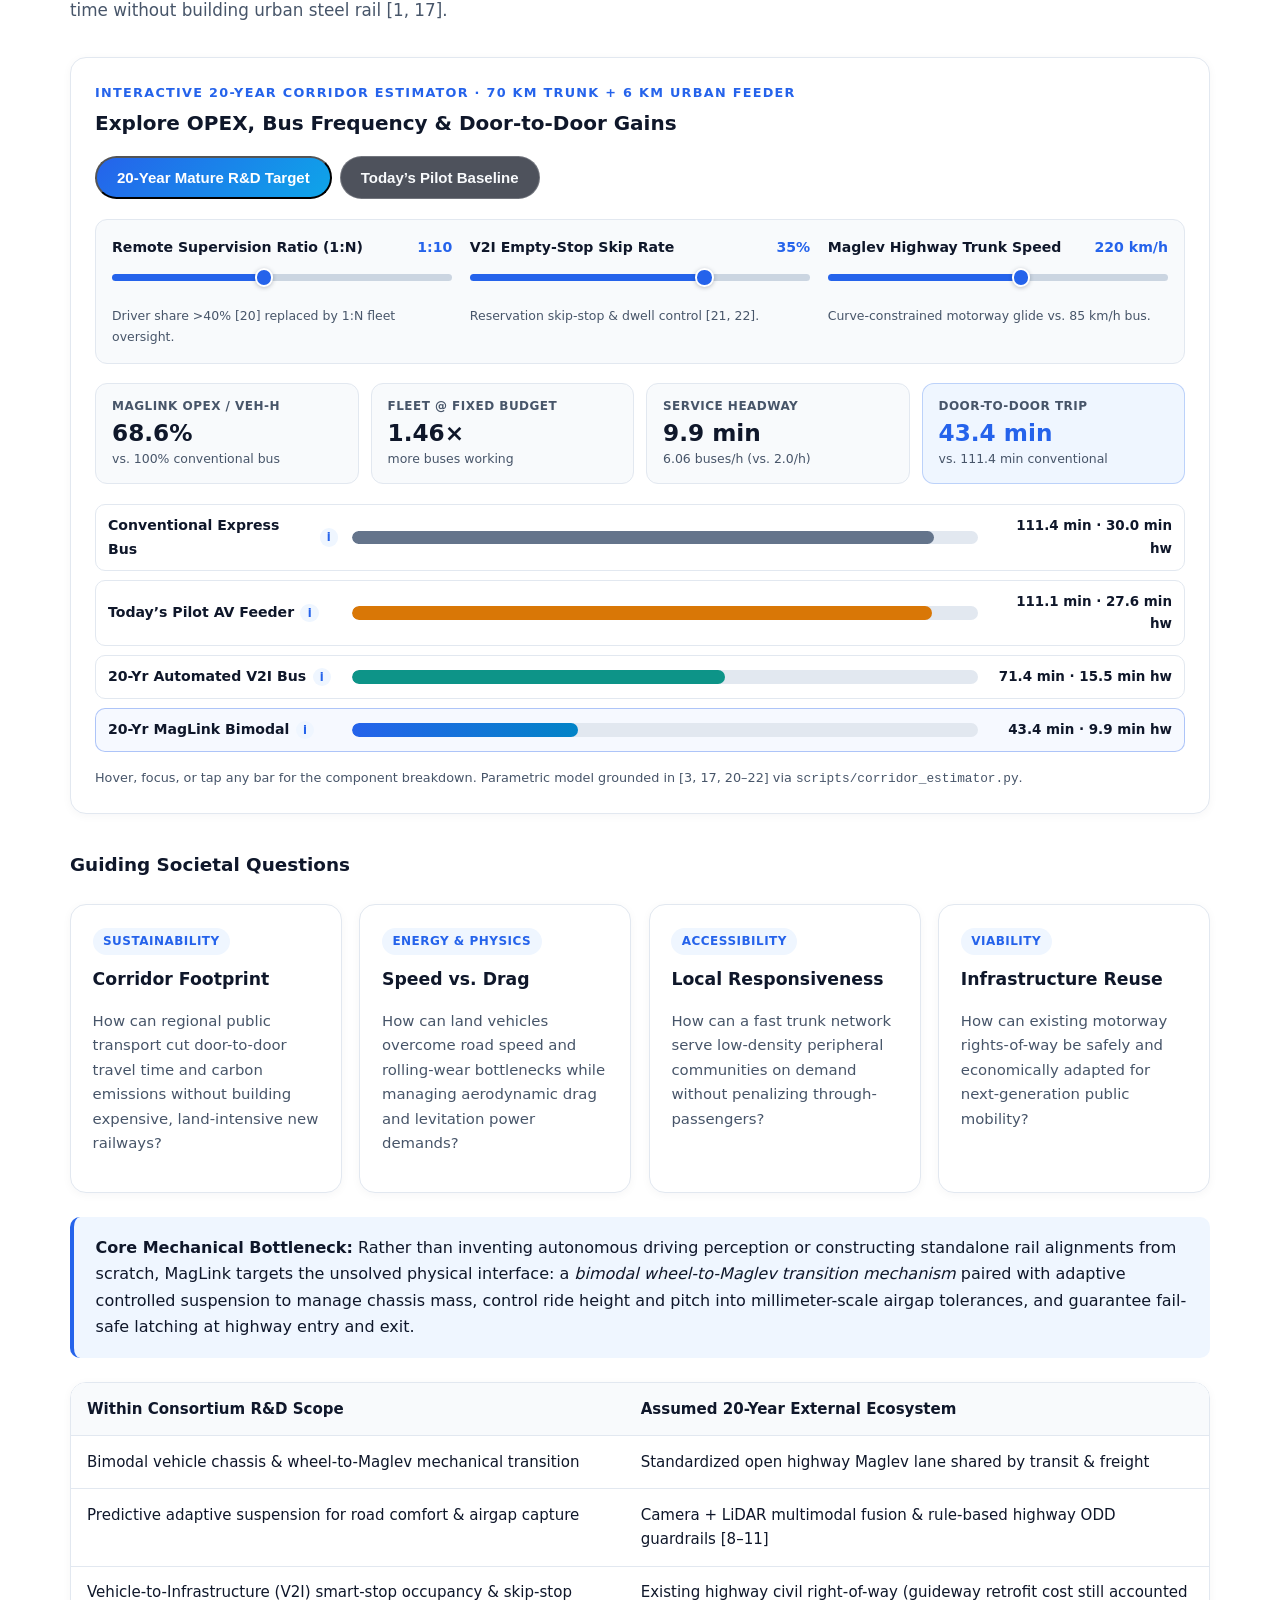
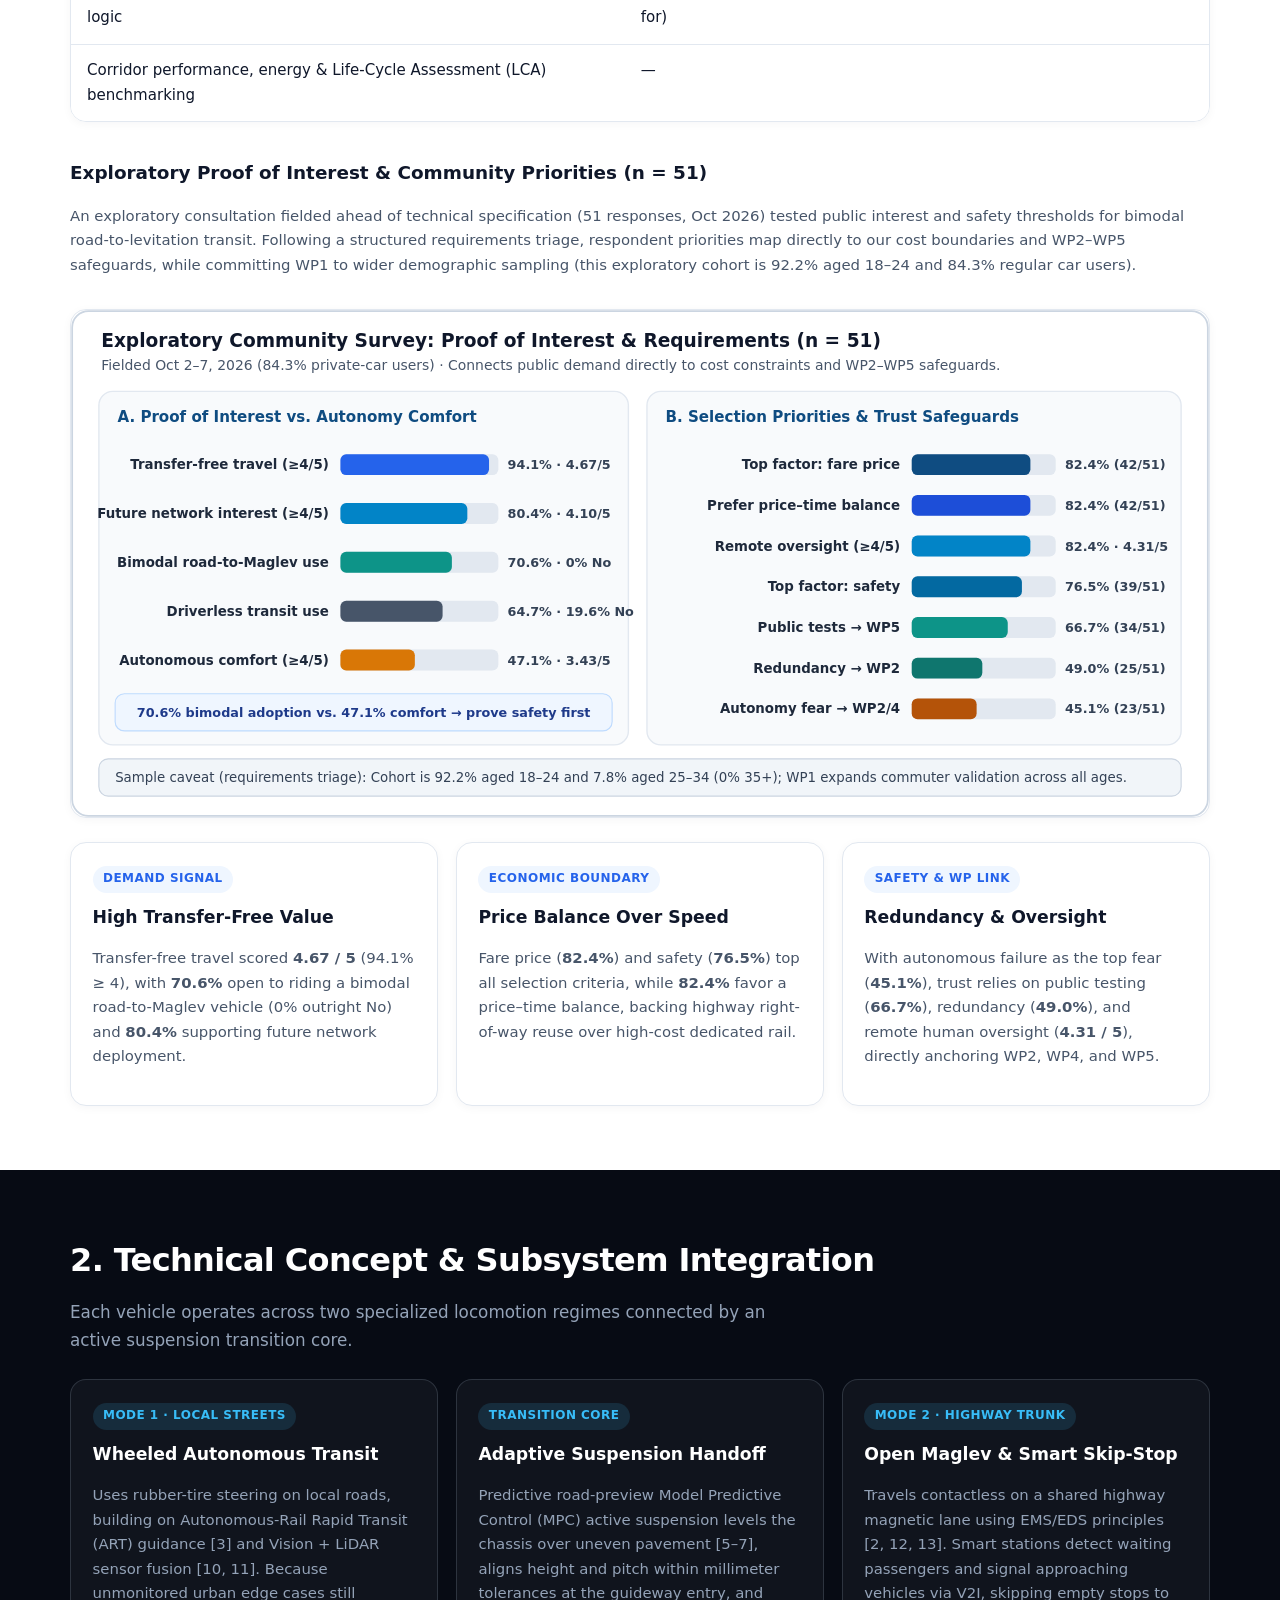
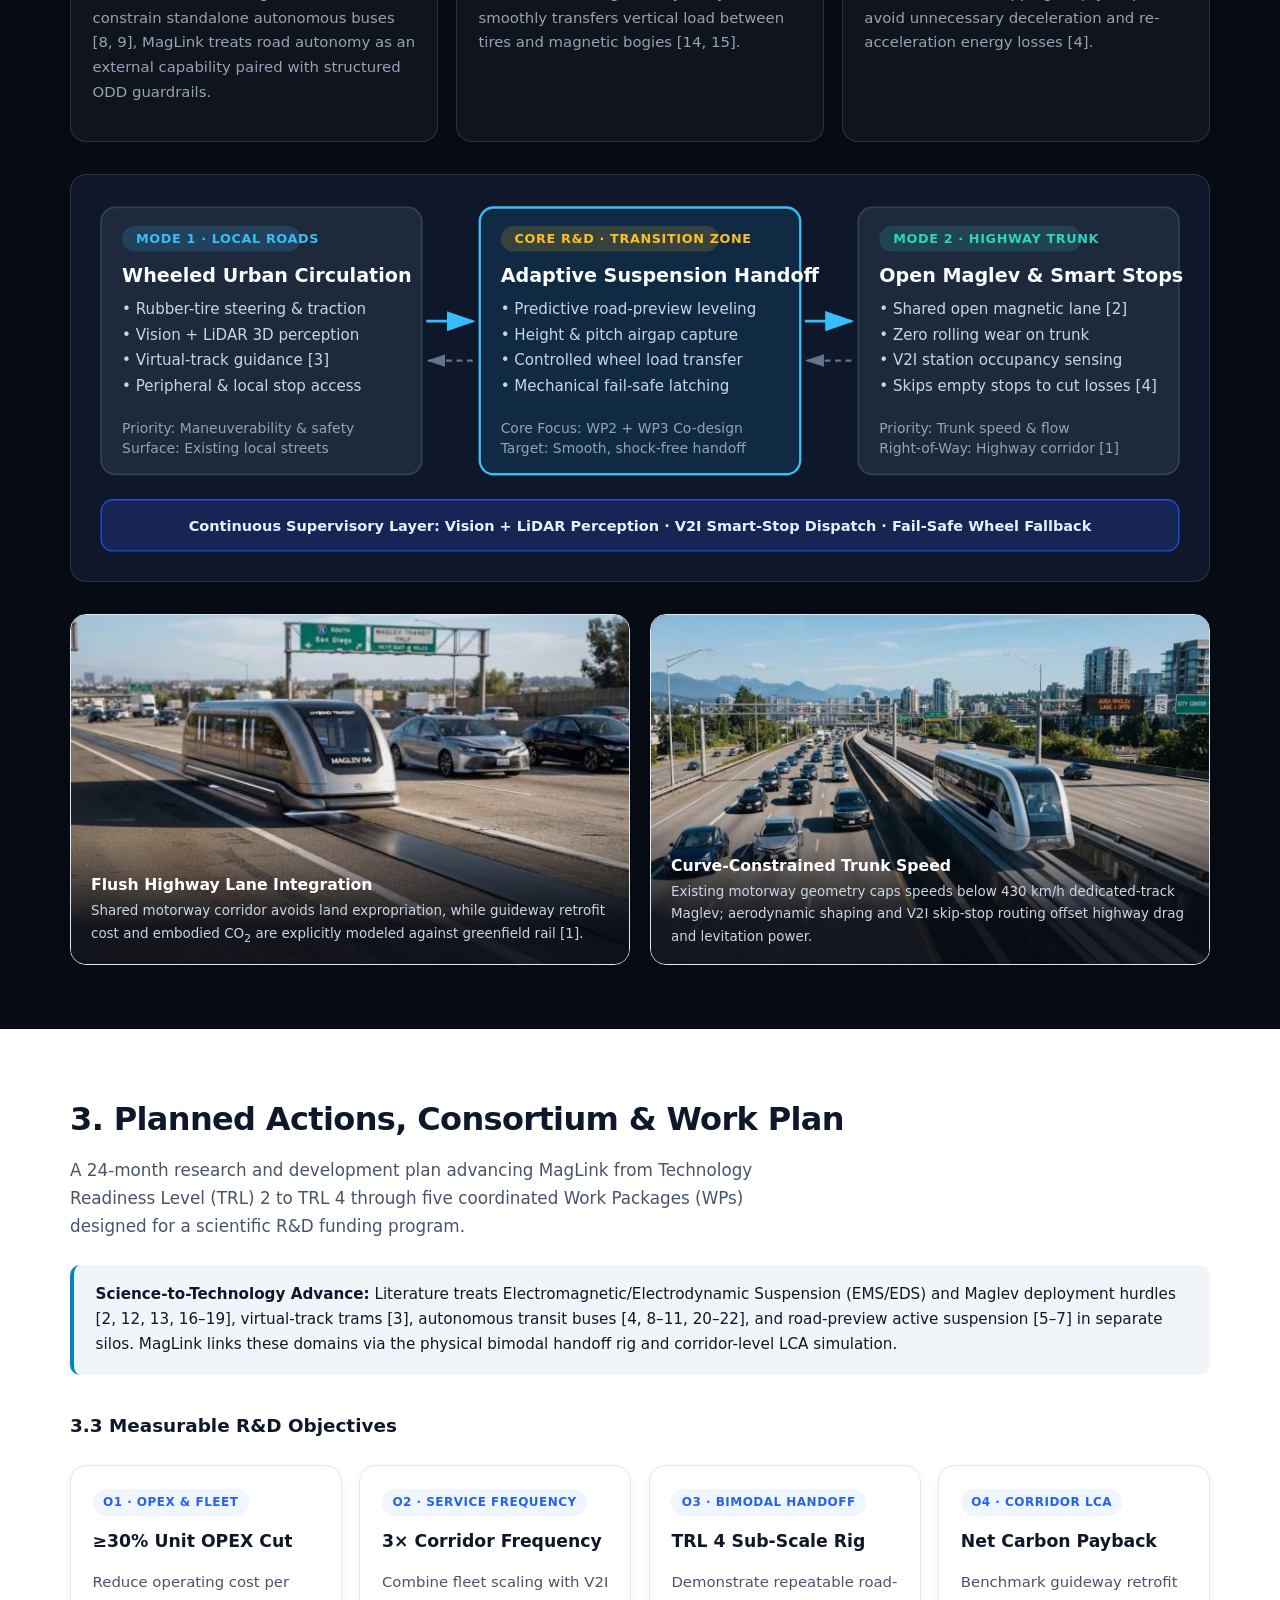
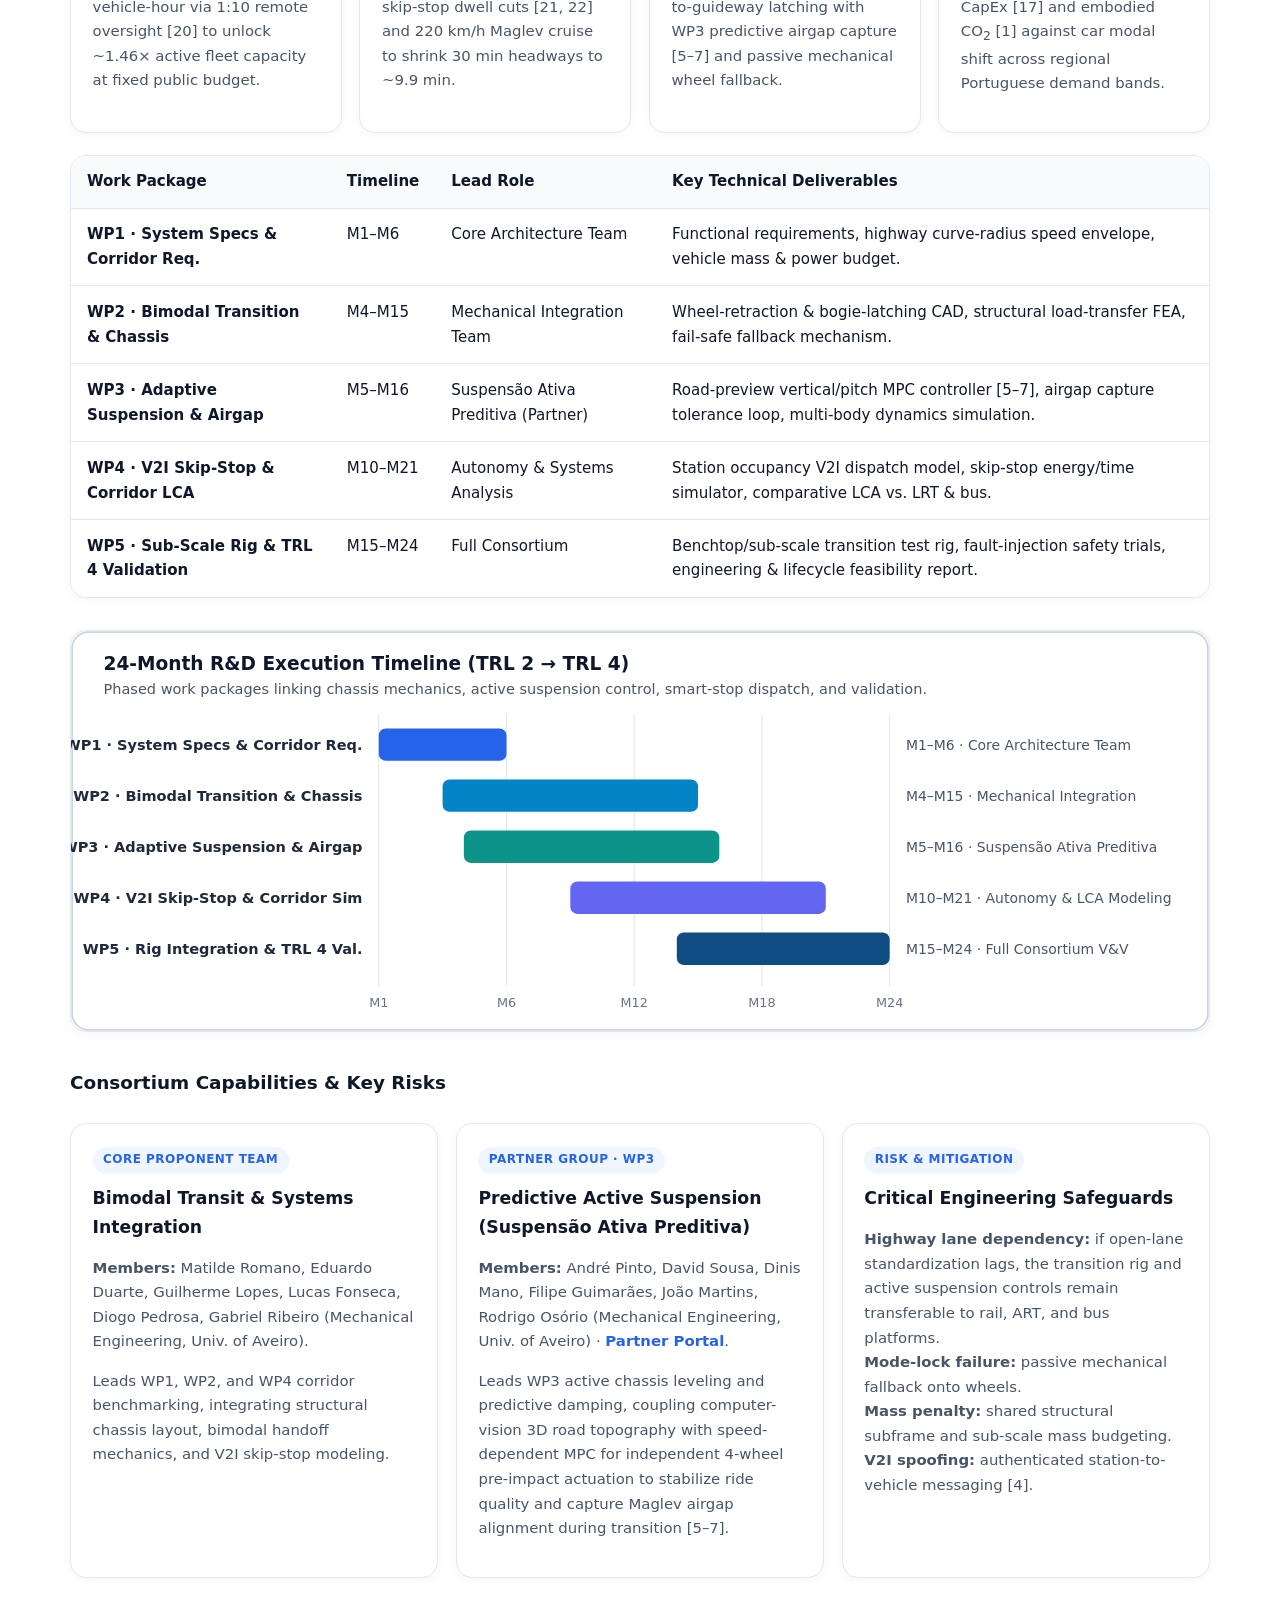
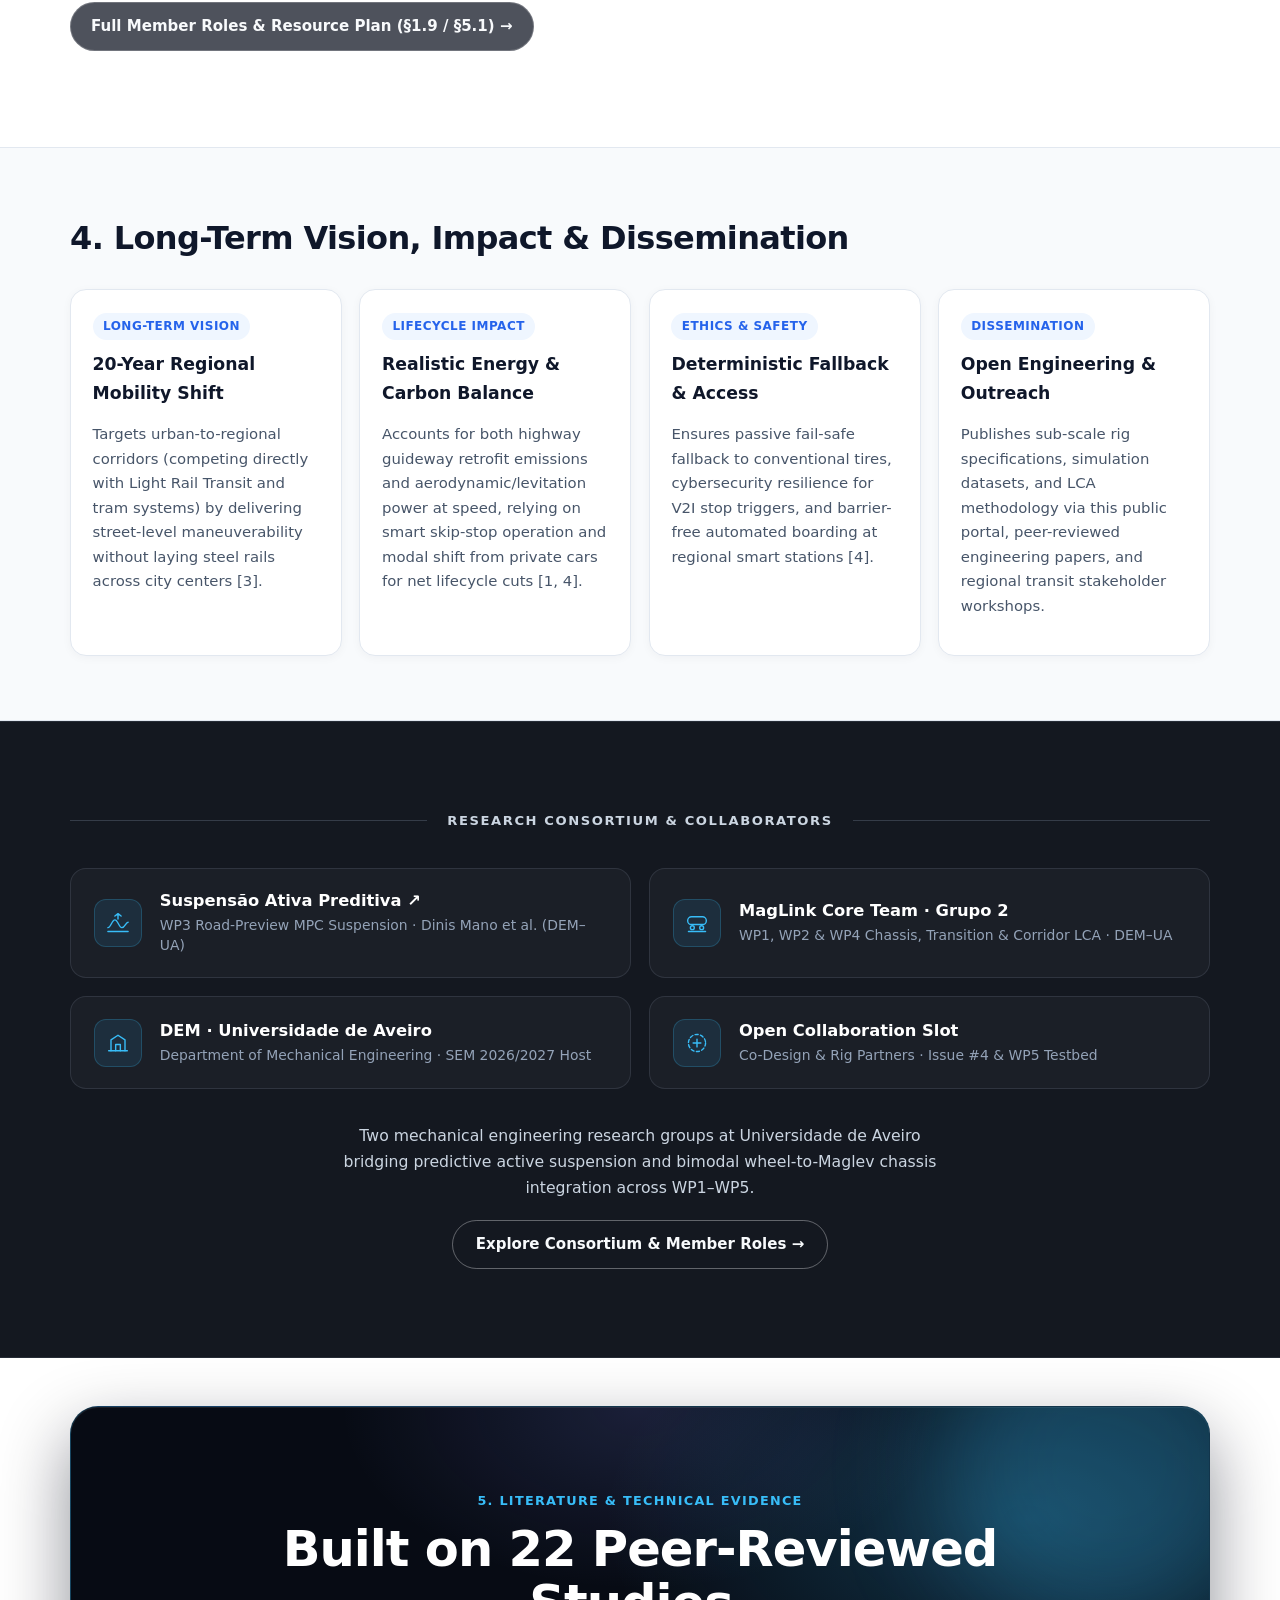
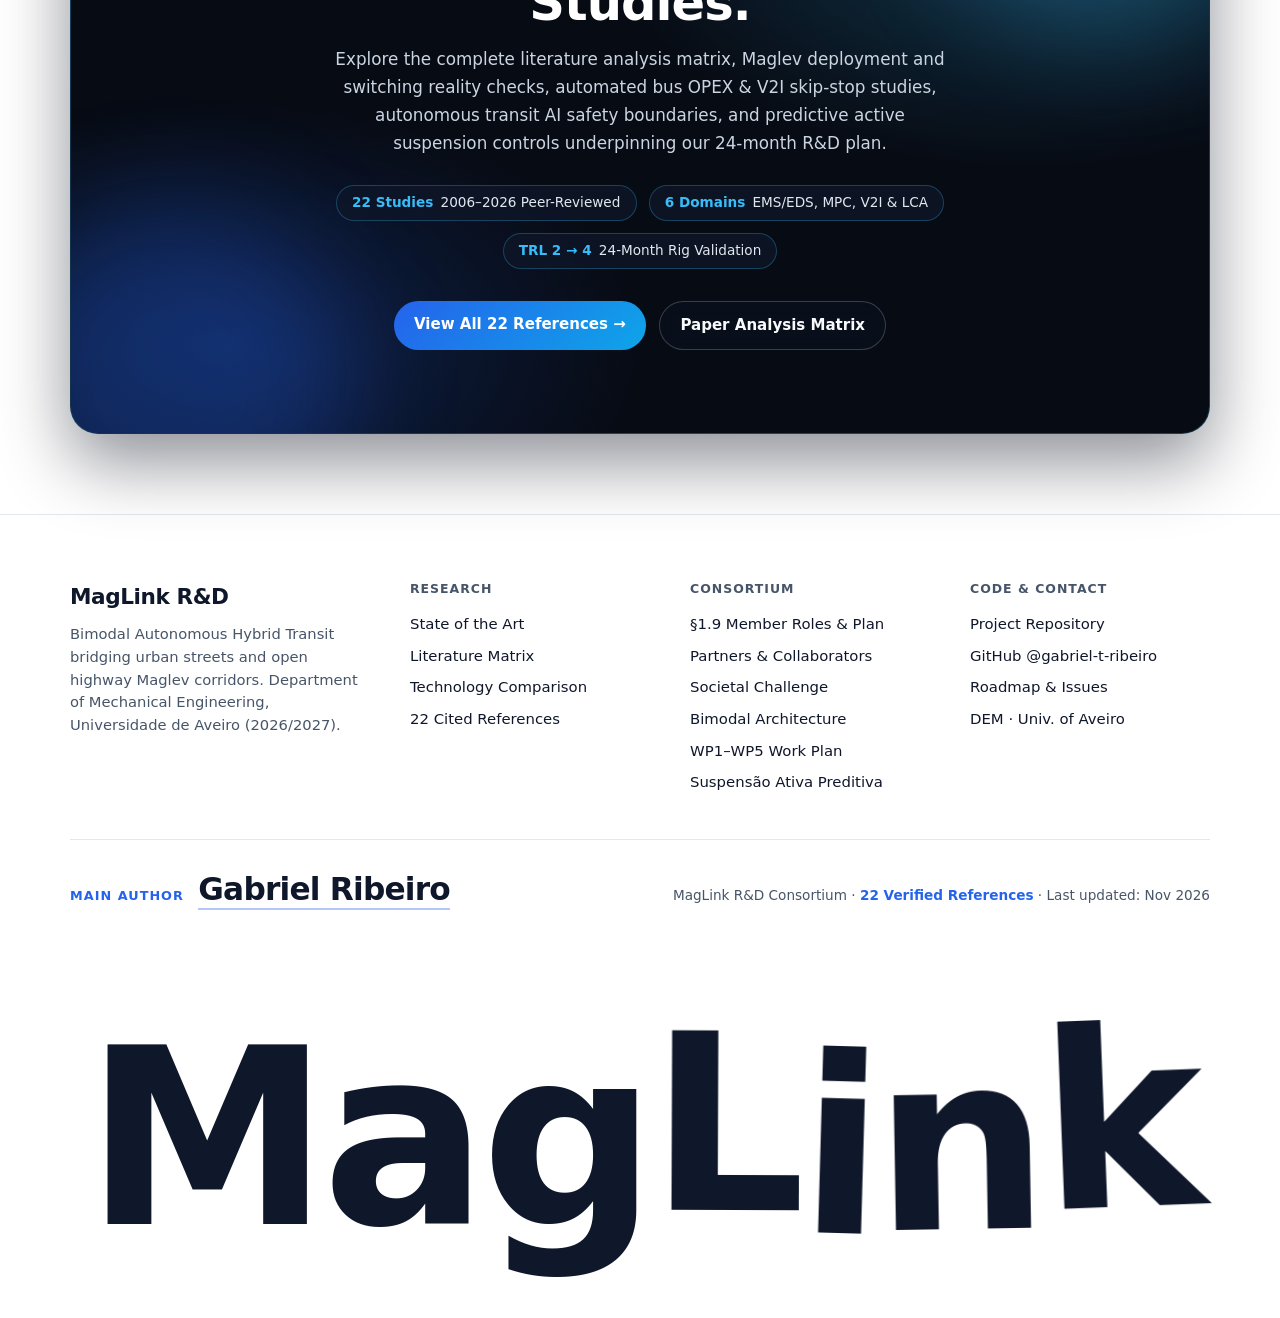
==== commit 97f6eff2: "Add interactive 20-year corridor explorer, §3.3 objectives, and OA refs [20-22] (closes #2)" ====
--- a/index.html
+++ b/index.html
@@ -85,10 +85,127 @@
           <img class="hero-kicker-logo" src="assets/logo_smart_mobility.png" alt="">
           <span>MagLink &middot; Scientific &amp; Engineering R&amp;D Proposal</span>
         </p>
-        <h2>1. Societal Challenge &amp; System Boundary</h2>
+        <h2>1. Societal Challenge &amp; 20-Year Transit Opportunity</h2>
         <p class="lead">
-          Regional public transit struggles between two costly extremes: dedicated steel rail carries high civil construction emissions, while buses and streetcars remain slow and bound to fixed stops. Structured as a scientific R&amp;D investigation (TRL&nbsp;2 to TRL&nbsp;4) rather than a startup venture, MagLink evaluates the mechanical, control, and lifecycle feasibility of bridging those two regimes.
+          Regional bus corridors face a structural cost trap: driver labor exceeds 40% of operating expenditure [20], forcing low off-peak frequencies, slow stop-and-go urban speeds (~13&nbsp;km/h [3]), and forced transfers (rejected by 94.1% of our n&nbsp;=&nbsp;51 exploratory survey). Over a 20-year R&amp;D horizon, pairing mature autonomous V2I skip-stop feeders [3, 21, 22] with a highway Maglev trunk cuts OPEX per vehicle-hour, multiplies bus frequency at fixed public subsidy, and beats private-car door-to-door time without building urban steel rail [1, 17].
         </p>
+
+        <div class="corridor-explorer" id="corridor-explorer">
+          <div class="explorer-head">
+            <div>
+              <p class="eyebrow explorer-eyebrow">Interactive 20-Year Corridor Estimator &middot; 70&nbsp;km Trunk + 6&nbsp;km Urban Feeder</p>
+              <h3>Explore OPEX, Bus Frequency &amp; Door-to-Door Gains</h3>
+            </div>
+            <div class="explorer-presets" role="group" aria-label="Scenario horizon presets">
+              <button type="button" class="btn btn-primary explorer-preset is-active" data-preset="future20">20-Year Mature R&amp;D Target</button>
+              <button type="button" class="btn btn-secondary explorer-preset" data-preset="today">Today&rsquo;s Pilot Baseline</button>
+            </div>
+          </div>
+
+          <div class="explorer-controls">
+            <div class="slider-field">
+              <div class="slider-label-row">
+                <label for="slider-supervision">Remote Supervision Ratio (1:N)</label>
+                <output id="out-supervision" for="slider-supervision">1:10</output>
+              </div>
+              <input type="range" id="slider-supervision" min="2" max="20" step="1" value="10" aria-valuetext="1 operator per 10 vehicles">
+              <p class="slider-hint">Driver share &gt;40% [20] replaced by 1:N fleet oversight.</p>
+            </div>
+            <div class="slider-field">
+              <div class="slider-label-row">
+                <label for="slider-skip">V2I Empty-Stop Skip Rate</label>
+                <output id="out-skip" for="slider-skip">35%</output>
+              </div>
+              <input type="range" id="slider-skip" min="0" max="50" step="5" value="35" aria-valuetext="35 percent empty stops skipped">
+              <p class="slider-hint">Reservation skip-stop &amp; dwell control [21, 22].</p>
+            </div>
+            <div class="slider-field">
+              <div class="slider-label-row">
+                <label for="slider-speed">Maglev Highway Trunk Speed</label>
+                <output id="out-speed" for="slider-speed">220 km/h</output>
+              </div>
+              <input type="range" id="slider-speed" min="140" max="280" step="10" value="220" aria-valuetext="220 kilometers per hour">
+              <p class="slider-hint">Curve-constrained motorway glide vs. 85&nbsp;km/h bus.</p>
+            </div>
+          </div>
+
+          <div class="explorer-kpis" aria-live="polite">
+            <div class="kpi-tile">
+              <span class="kpi-label">MagLink OPEX / veh-h</span>
+              <strong id="kpi-opex">68.6%</strong>
+              <span class="kpi-sub">vs. 100% conventional bus</span>
+            </div>
+            <div class="kpi-tile">
+              <span class="kpi-label">Fleet @ Fixed Budget</span>
+              <strong id="kpi-fleet">1.46&times;</strong>
+              <span class="kpi-sub">more buses working</span>
+            </div>
+            <div class="kpi-tile">
+              <span class="kpi-label">Service Headway</span>
+              <strong id="kpi-headway">9.9 min</strong>
+              <span class="kpi-sub" id="kpi-freq">6.06 buses/h (vs. 2.0/h)</span>
+            </div>
+            <div class="kpi-tile kpi-tile--accent">
+              <span class="kpi-label">Door-to-Door Trip</span>
+              <strong id="kpi-d2d">43.4 min</strong>
+              <span class="kpi-sub">vs. 111.4&nbsp;min conventional</span>
+            </div>
+          </div>
+
+          <div class="explorer-bars" aria-label="Interactive door-to-door trip comparison. Hover, focus, or click any bar for breakdown.">
+            <div class="bar-row">
+              <button type="button" class="bar-trigger" data-scenario="conv" interestfor="tip-conv" popovertarget="tip-conv" popovertargetaction="show">
+                <span class="bar-name">Conventional Express Bus <span class="bar-info-badge" aria-hidden="true">i</span></span>
+                <span class="bar-track"><span class="bar-fill bar-fill--muted" id="fill-conv" style="width: 93%;"></span></span>
+                <span class="bar-val" id="val-conv">111.4 min &middot; 30.0 min hw</span>
+              </button>
+              <div id="tip-conv" popover="hint" class="explorer-popover">
+                <strong>Conventional Express Bus (Baseline)</strong>
+                <p id="tip-conv-body">Wait 15.0 min + Urban 27.7 min + Dwell 9.3 min + Trunk 49.4 min + Transfer 10.0 min = <strong>111.4 min</strong>. OPEX: 100% (1.0&times; fleet, 2.0 buses/h).</p>
+              </div>
+            </div>
+
+            <div class="bar-row">
+              <button type="button" class="bar-trigger" data-scenario="pilot" interestfor="tip-pilot" popovertarget="tip-pilot" popovertargetaction="show">
+                <span class="bar-name">Today&rsquo;s Pilot AV Feeder <span class="bar-info-badge" aria-hidden="true">i</span></span>
+                <span class="bar-track"><span class="bar-fill bar-fill--amber" id="fill-pilot" style="width: 93%;"></span></span>
+                <span class="bar-val" id="val-pilot">111.1 min &middot; 27.6 min hw</span>
+              </button>
+              <div id="tip-pilot" popover="hint" class="explorer-popover">
+                <strong>Today&rsquo;s Pilot AV Feeder (12&nbsp;km/h, 1:2)</strong>
+                <p id="tip-pilot-body">Low trial speed (12&nbsp;km/h) cancels OPEX gains: Wait 13.8 min + Urban 30.0 min + Dwell 7.9 min + Trunk 49.4 min + Transfer 10.0 min = <strong>111.1 min</strong>.</p>
+              </div>
+            </div>
+
+            <div class="bar-row">
+              <button type="button" class="bar-trigger" data-scenario="v2i" interestfor="tip-v2i" popovertarget="tip-v2i" popovertargetaction="show">
+                <span class="bar-name">20-Yr Automated V2I Bus <span class="bar-info-badge" aria-hidden="true">i</span></span>
+                <span class="bar-track"><span class="bar-fill bar-fill--teal" id="fill-v2i" style="width: 60%;"></span></span>
+                <span class="bar-val" id="val-v2i">71.4 min &middot; 15.5 min hw</span>
+              </button>
+              <div id="tip-v2i" popover="hint" class="explorer-popover">
+                <strong>20-Yr Automated V2I Bus (27&nbsp;km/h, no Maglev)</strong>
+                <p id="tip-v2i-body">Mature feeder + skip-stop cuts wait &amp; urban leg: Wait 7.8 min + Urban 13.3 min + Dwell 6.1 min + Trunk 44.2 min = <strong>71.4 min</strong>.</p>
+              </div>
+            </div>
+
+            <div class="bar-row">
+              <button type="button" class="bar-trigger bar-trigger--maglink" data-scenario="maglink" interestfor="tip-maglink" popovertarget="tip-maglink" popovertargetaction="show">
+                <span class="bar-name">20-Yr MagLink Bimodal <span class="bar-info-badge" aria-hidden="true">i</span></span>
+                <span class="bar-track"><span class="bar-fill bar-fill--blue" id="fill-maglink" style="width: 36%;"></span></span>
+                <span class="bar-val" id="val-maglink">43.4 min &middot; 9.9 min hw</span>
+              </button>
+              <div id="tip-maglink" popover="hint" class="explorer-popover">
+                <strong>20-Yr MagLink Bimodal (V2I Feeder + Maglev Trunk)</strong>
+                <p id="tip-maglink-body">Wait 5.0 min + Urban 13.3 min + Dwell 6.1 min + Maglev Trunk 19.1 min + 0 min transfer = <strong>43.4 min</strong> (beats private car).</p>
+              </div>
+            </div>
+          </div>
+
+          <p class="explorer-footnote">
+            Hover, focus, or tap any bar for the component breakdown. Parametric model grounded in [3, 17, 20&ndash;22] via <code>scripts/corridor_estimator.py</code>.
+          </p>
+        </div>
 
         <h3 class="subhead">Guiding Societal Questions</h3>
         <div class="card-grid">
@@ -244,7 +361,31 @@
         </p>
 
         <div class="callout-subtle">
-          <strong>Science-to-Technology Advance:</strong> Literature treats Electromagnetic/Electrodynamic Suspension (EMS/EDS) and Maglev deployment hurdles [2, 12, 13, 16–19], virtual-track trams [3], autonomous transit buses [4, 8–11], and road-preview active suspension [5–7] in separate silos. MagLink links these domains via the physical bimodal handoff rig and corridor-level LCA simulation.
+          <strong>Science-to-Technology Advance:</strong> Literature treats Electromagnetic/Electrodynamic Suspension (EMS/EDS) and Maglev deployment hurdles [2, 12, 13, 16–19], virtual-track trams [3], autonomous transit buses [4, 8–11, 20–22], and road-preview active suspension [5–7] in separate silos. MagLink links these domains via the physical bimodal handoff rig and corridor-level LCA simulation.
+        </div>
+
+        <h3 class="subhead">3.3 Measurable R&amp;D Objectives</h3>
+        <div class="card-grid">
+          <article class="card">
+            <span class="badge">O1 · OPEX &amp; Fleet</span>
+            <h3>&ge;30% Unit OPEX Cut</h3>
+            <p class="muted">Reduce operating cost per vehicle-hour via 1:10 remote oversight [20] to unlock ~1.46&times; active fleet capacity at fixed public budget.</p>
+          </article>
+          <article class="card">
+            <span class="badge">O2 · Service Frequency</span>
+            <h3>3&times; Corridor Frequency</h3>
+            <p class="muted">Combine fleet scaling with V2I skip-stop dwell cuts [21, 22] and 220&nbsp;km/h Maglev cruise to shrink 30&nbsp;min headways to ~9.9&nbsp;min.</p>
+          </article>
+          <article class="card">
+            <span class="badge">O3 · Bimodal Handoff</span>
+            <h3>TRL 4 Sub-Scale Rig</h3>
+            <p class="muted">Demonstrate repeatable road-to-guideway latching with WP3 predictive airgap capture [5–7] and passive mechanical wheel fallback.</p>
+          </article>
+          <article class="card">
+            <span class="badge">O4 · Corridor LCA</span>
+            <h3>Net Carbon Payback</h3>
+            <p class="muted">Benchmark guideway retrofit CapEx [17] and embodied CO<sub>2</sub> [1] against car modal shift across regional Portuguese demand bands.</p>
+          </article>
         </div>
 
         <div class="table-wrap">
@@ -450,17 +591,17 @@
           <canvas class="hero-canvas" aria-hidden="true"></canvas>
           <div class="cta-stage-inner">
             <p class="eyebrow">5. Literature &amp; Technical Evidence</p>
-            <h2>Built on 19 Peer-Reviewed Studies.</h2>
+            <h2>Built on 22 Peer-Reviewed Studies.</h2>
             <p class="lead">
-              Explore the complete literature analysis matrix, Maglev deployment and switching reality checks, autonomous transit AI safety boundaries, and predictive active suspension controls underpinning our 24-month R&amp;D plan.
+              Explore the complete literature analysis matrix, Maglev deployment and switching reality checks, automated bus OPEX &amp; V2I skip-stop studies, autonomous transit AI safety boundaries, and predictive active suspension controls underpinning our 24-month R&amp;D plan.
             </p>
             <div class="cta-pills" aria-label="Evidence summary">
-              <div class="cta-pill"><strong>19 Studies</strong><span>2006&ndash;2026 Peer-Reviewed</span></div>
+              <div class="cta-pill"><strong>22 Studies</strong><span>2006&ndash;2026 Peer-Reviewed</span></div>
               <div class="cta-pill"><strong>6 Domains</strong><span>EMS/EDS, MPC, V2I &amp; LCA</span></div>
               <div class="cta-pill"><strong>TRL 2 &rarr; 4</strong><span>24-Month Rig Validation</span></div>
             </div>
             <div class="hero-actions">
-              <a class="btn btn-primary" href="state-of-the-art.html#references">View All 19 References &rarr;</a>
+              <a class="btn btn-primary" href="state-of-the-art.html#references">View All 22 References &rarr;</a>
               <a class="btn btn-secondary" href="state-of-the-art.html#literature-matrix">Paper Analysis Matrix</a>
             </div>
           </div>
@@ -484,7 +625,7 @@
             <li><a href="state-of-the-art.html">State of the Art</a></li>
             <li><a href="state-of-the-art.html#literature-matrix">Literature Matrix</a></li>
             <li><a href="state-of-the-art.html#tech-comparison">Technology Comparison</a></li>
-            <li><a href="state-of-the-art.html#references">19 Cited References</a></li>
+            <li><a href="state-of-the-art.html#references">22 Cited References</a></li>
           </ul>
         </div>
         <div class="footer-col">
@@ -515,7 +656,7 @@
           <span class="footer-author-name"><a href="https://github.com/gabriel-t-ribeiro" target="_blank" rel="noopener noreferrer">Gabriel Ribeiro</a></span>
         </div>
         <div class="footer-meta">
-          MagLink R&amp;D Consortium &middot; <a href="state-of-the-art.html#references">19 Verified References</a> &middot; Last updated: Nov&nbsp;2026
+          MagLink R&amp;D Consortium &middot; <a href="state-of-the-art.html#references">22 Verified References</a> &middot; Last updated: Nov&nbsp;2026
         </div>
       </div>
 
--- a/css/styles.css
+++ b/css/styles.css
@@ -1328,3 +1328,358 @@
 .footer-meta a:focus-visible {
   text-decoration: underline;
 }
+
+/* Interactive 20-Year Corridor Explorer */
+.corridor-explorer {
+  margin-top: 2rem;
+  padding: 1.5rem;
+  border-radius: var(--radius);
+  border: 1px solid var(--border);
+  background: var(--surface);
+  box-shadow: var(--shadow-sm);
+}
+
+.explorer-head {
+  display: flex;
+  flex-wrap: wrap;
+  justify-content: space-between;
+  align-items: flex-end;
+  gap: 1rem;
+  margin-bottom: 1.25rem;
+}
+
+.explorer-eyebrow {
+  color: var(--accent);
+  margin-bottom: 0.25rem;
+}
+
+.explorer-head h3 {
+  margin: 0;
+  font-size: 1.25rem;
+}
+
+.explorer-presets {
+  display: flex;
+  flex-wrap: wrap;
+  gap: 0.5rem;
+}
+
+.explorer-preset.btn-secondary.is-active {
+  border-color: var(--accent);
+  color: var(--accent);
+  background: var(--accent-soft);
+}
+
+.explorer-controls {
+  display: grid;
+  grid-template-columns: repeat(auto-fit, minmax(220px, 1fr));
+  gap: 1.1rem;
+  padding: 1rem;
+  border-radius: 12px;
+  background: var(--bg-soft);
+  border: 1px solid var(--border);
+}
+
+.slider-label-row {
+  display: flex;
+  justify-content: space-between;
+  align-items: baseline;
+  gap: 0.5rem;
+  font-size: 0.88rem;
+  font-weight: 700;
+  color: var(--text);
+}
+
+.slider-label-row output {
+  font-variant-numeric: tabular-nums;
+  color: var(--accent);
+}
+
+.slider-hint {
+  margin: 0.15rem 0 0;
+  font-size: 0.78rem;
+  color: var(--muted);
+}
+
+.corridor-explorer input[type="range"] {
+  --slider-track-size: 0.45rem;
+  --slider-thumb-size: 1.15rem;
+  --slider-track-radius: 999px;
+  --slider-thumb-radius: 50%;
+  --slider-track-color: #cbd5e1;
+  --slider-fill-color: var(--accent);
+  --slider-thumb-color: var(--accent);
+  --slider-direction: to right;
+  --attr-min: 0;
+  --attr-max: 100;
+  --control-value: 50;
+  --slider-progress: calc(
+    progress(var(--control-value), var(--attr-min), var(--attr-max)) * 100%
+  );
+  appearance: none;
+  inline-size: 100%;
+  block-size: 2.25rem;
+  margin: 0;
+  padding: 0;
+  border: 0;
+  background: transparent;
+  cursor: pointer;
+}
+
+@supports not (opacity: progress(1, 0, 100)) {
+  .corridor-explorer input[type="range"] {
+    --slider-progress: calc(
+      (var(--control-value) - var(--attr-min)) /
+      (var(--attr-max) - var(--attr-min)) * 100%
+    );
+  }
+}
+
+.corridor-explorer input[type="range"]:focus-visible {
+  outline: 2px solid var(--slider-fill-color);
+  outline-offset: 4px;
+  border-radius: 6px;
+}
+
+.corridor-explorer input[type="range"]::-webkit-slider-runnable-track {
+  block-size: var(--slider-track-size);
+  border: 0;
+  border-radius: var(--slider-track-radius);
+  background: linear-gradient(
+    var(--slider-direction),
+    var(--slider-fill-color) var(--slider-progress),
+    var(--slider-track-color) var(--slider-progress)
+  );
+}
+
+.corridor-explorer input[type="range"]::-webkit-slider-thumb {
+  -webkit-appearance: none;
+  appearance: none;
+  inline-size: var(--slider-thumb-size);
+  block-size: var(--slider-thumb-size);
+  margin-block-start: calc((var(--slider-track-size) - var(--slider-thumb-size)) / 2);
+  border: 2px solid #ffffff;
+  border-radius: var(--slider-thumb-radius);
+  background: var(--slider-thumb-color);
+  box-shadow: 0 1px 4px rgba(15, 23, 42, 0.25);
+}
+
+.corridor-explorer input[type="range"]::-moz-range-track {
+  block-size: var(--slider-track-size);
+  border: 0;
+  border-radius: var(--slider-track-radius);
+  background: var(--slider-track-color);
+}
+
+.corridor-explorer input[type="range"]::-moz-range-progress {
+  block-size: var(--slider-track-size);
+  border-radius: var(--slider-track-radius);
+  background: var(--slider-fill-color);
+}
+
+.corridor-explorer input[type="range"]::-moz-range-thumb {
+  inline-size: var(--slider-thumb-size);
+  block-size: var(--slider-thumb-size);
+  border: 2px solid #ffffff;
+  border-radius: var(--slider-thumb-radius);
+  background: var(--slider-thumb-color);
+}
+
+.explorer-kpis {
+  display: grid;
+  grid-template-columns: repeat(auto-fit, minmax(170px, 1fr));
+  gap: 0.75rem;
+  margin-top: 1.15rem;
+}
+
+.kpi-tile {
+  padding: 0.85rem 1rem;
+  border-radius: 12px;
+  background: var(--bg-soft);
+  border: 1px solid var(--border);
+  display: flex;
+  flex-direction: column;
+  gap: 0.15rem;
+}
+
+.kpi-tile--accent {
+  background: var(--accent-soft);
+  border-color: rgba(37, 99, 235, 0.25);
+}
+
+.kpi-label {
+  font-size: 0.75rem;
+  font-weight: 700;
+  text-transform: uppercase;
+  letter-spacing: 0.04em;
+  color: var(--muted);
+}
+
+.kpi-tile strong {
+  font-size: 1.45rem;
+  line-height: 1.15;
+  color: var(--text);
+  font-variant-numeric: tabular-nums;
+}
+
+.kpi-tile--accent strong {
+  color: var(--accent);
+}
+
+.kpi-sub {
+  font-size: 0.78rem;
+  color: var(--muted);
+}
+
+.explorer-bars {
+  margin-top: 1.25rem;
+  display: grid;
+  gap: 0.55rem;
+}
+
+.bar-trigger {
+  width: 100%;
+  display: grid;
+  grid-template-columns: minmax(175px, 230px) 1fr minmax(145px, 180px);
+  align-items: center;
+  gap: 0.85rem;
+  padding: 0.6rem 0.75rem;
+  border: 1px solid var(--border);
+  border-radius: 10px;
+  background: var(--surface);
+  color: var(--text);
+  font: inherit;
+  text-align: left;
+  cursor: pointer;
+  transition: border-color 0.16s ease, background-color 0.16s ease, transform 0.16s ease;
+  --interest-delay-start: 0.12s;
+  interest-delay-start: var(--interest-delay-start);
+  --interest-delay-end: 0.1s;
+  interest-delay-end: var(--interest-delay-end);
+}
+
+.explorer-bars:has([interestfor]:is(:interest-source, .interest-source)) [interestfor] {
+  --interest-delay-start: 0s;
+}
+
+.bar-trigger:hover,
+.bar-trigger:focus-visible {
+  border-color: var(--accent);
+  background: var(--bg-soft);
+}
+
+.bar-trigger--maglink {
+  border-color: rgba(37, 99, 235, 0.35);
+  background: rgba(37, 99, 235, 0.04);
+}
+
+.bar-name {
+  font-size: 0.88rem;
+  font-weight: 700;
+  display: inline-flex;
+  align-items: center;
+  gap: 0.4rem;
+}
+
+.bar-info-badge {
+  display: inline-grid;
+  place-items: center;
+  width: 1.15rem;
+  height: 1.15rem;
+  border-radius: 50%;
+  font-size: 0.72rem;
+  font-weight: 800;
+  background: var(--accent-soft);
+  color: var(--accent);
+  flex-shrink: 0;
+}
+
+.bar-track {
+  display: block;
+  width: 100%;
+  height: 0.85rem;
+  border-radius: 999px;
+  background: #e2e8f0;
+  overflow: hidden;
+}
+
+.bar-fill {
+  display: block;
+  height: 100%;
+  border-radius: 999px;
+  transition: width 0.25s ease;
+}
+
+.bar-fill--muted { background: #64748b; }
+.bar-fill--amber { background: #d97706; }
+.bar-fill--teal { background: #0d9488; }
+.bar-fill--blue { background: linear-gradient(90deg, #2563eb, #0284c7); }
+
+.bar-val {
+  font-size: 0.84rem;
+  font-weight: 700;
+  font-variant-numeric: tabular-nums;
+  text-align: right;
+  color: var(--text);
+}
+
+.explorer-popover {
+  max-inline-size: min(24rem, calc(100dvw - 2rem));
+  padding: 0.85rem 1rem;
+  border: 1px solid rgba(56, 189, 248, 0.35);
+  border-radius: 12px;
+  background: #0f172a;
+  color: #f8fafc;
+  box-shadow: 0 14px 32px rgba(2, 6, 23, 0.4);
+  font-size: 0.84rem;
+  line-height: 1.45;
+}
+
+.explorer-popover:is(:popover-open, .\:popover-open) {
+  display: block;
+}
+
+.explorer-popover > strong {
+  display: block;
+  margin-bottom: 0.25rem;
+  color: #7dd3fc;
+}
+
+.explorer-popover p {
+  margin: 0;
+  color: #e2e8f0;
+}
+
+@supports (position-area: block-start) {
+  .explorer-popover {
+    inset: auto;
+    margin: 0.4rem 0;
+    position-area: block-start;
+    position-try-fallbacks: flip-block, flip-inline;
+  }
+}
+
+@supports not (position-area: block-start) {
+  .explorer-popover {
+    position: fixed;
+    inset: auto 1rem 1rem 1rem;
+    margin: 0 auto;
+  }
+}
+
+.explorer-footnote {
+  margin: 0.9rem 0 0;
+  font-size: 0.8rem;
+  color: var(--muted);
+}
+
+@media (max-width: 720px) {
+  .bar-trigger {
+    grid-template-columns: 1fr;
+    gap: 0.4rem;
+  }
+
+  .bar-val {
+    text-align: left;
+  }
+}
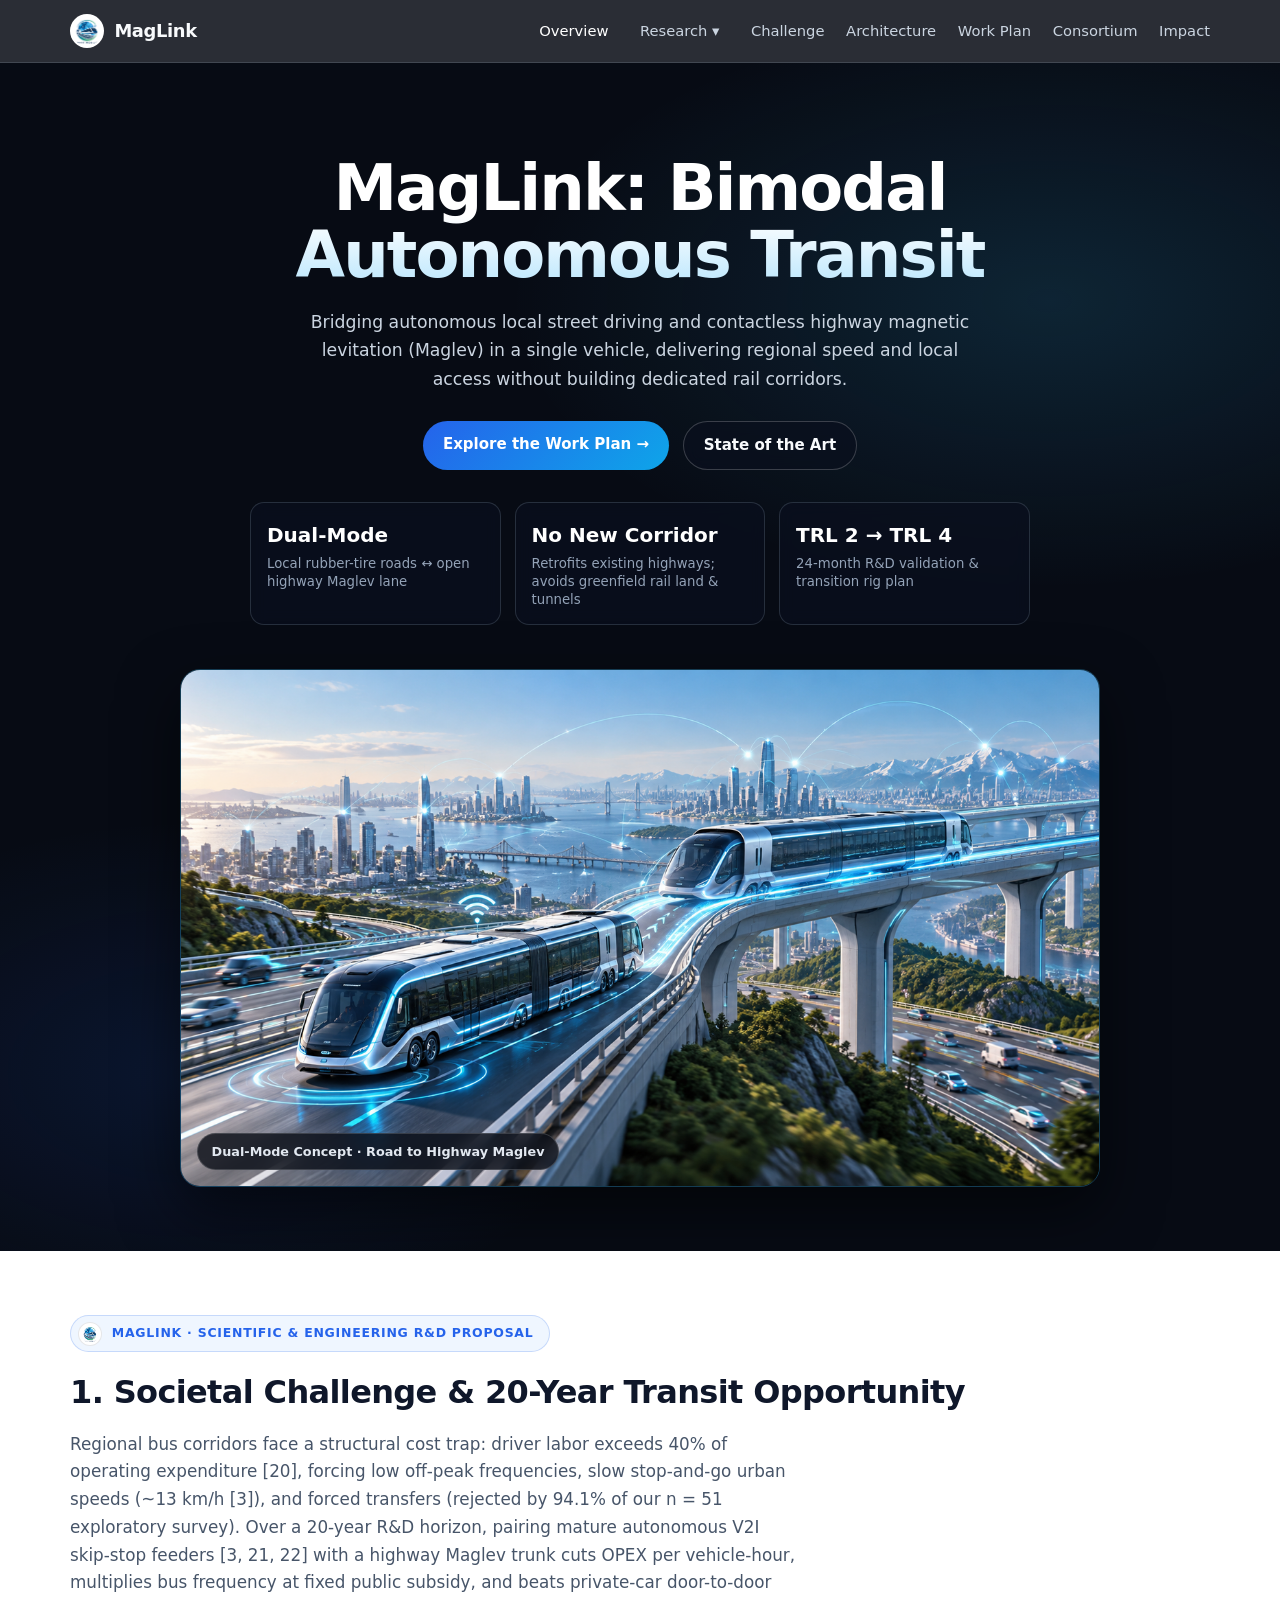
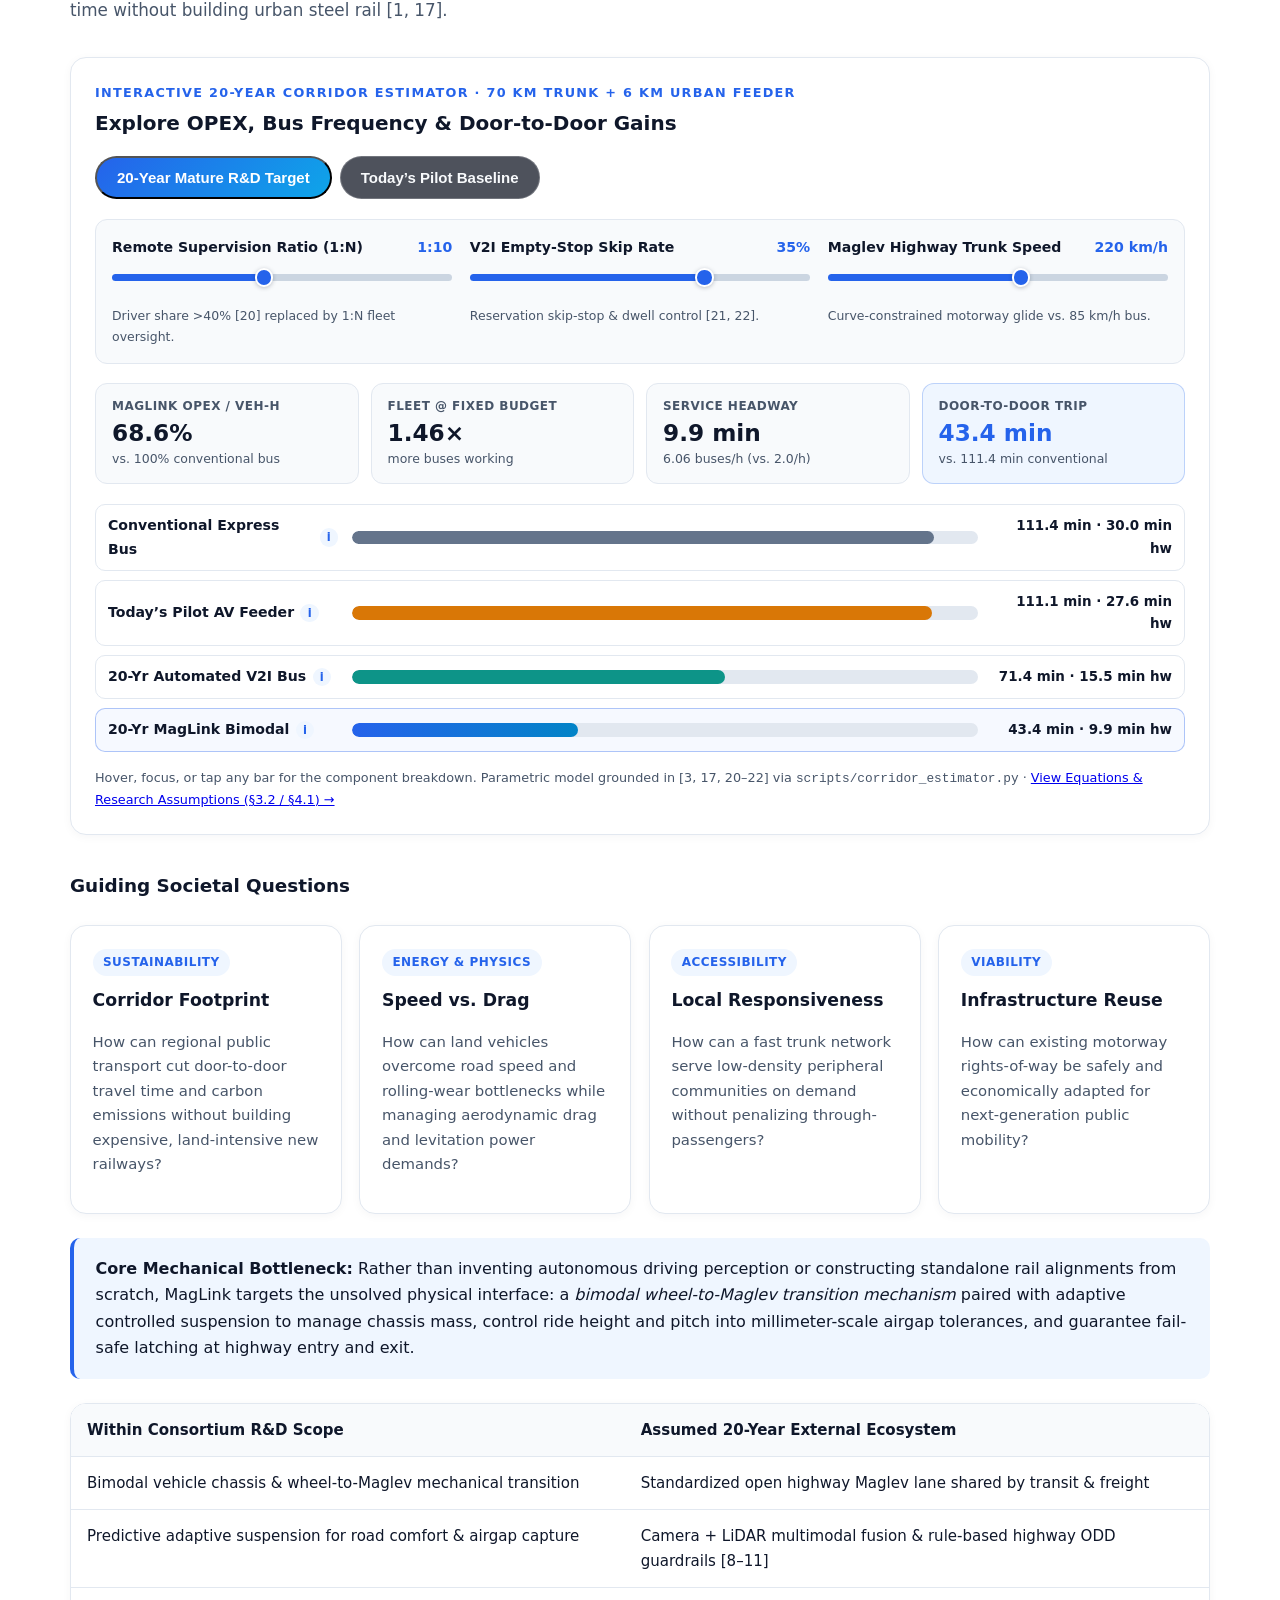
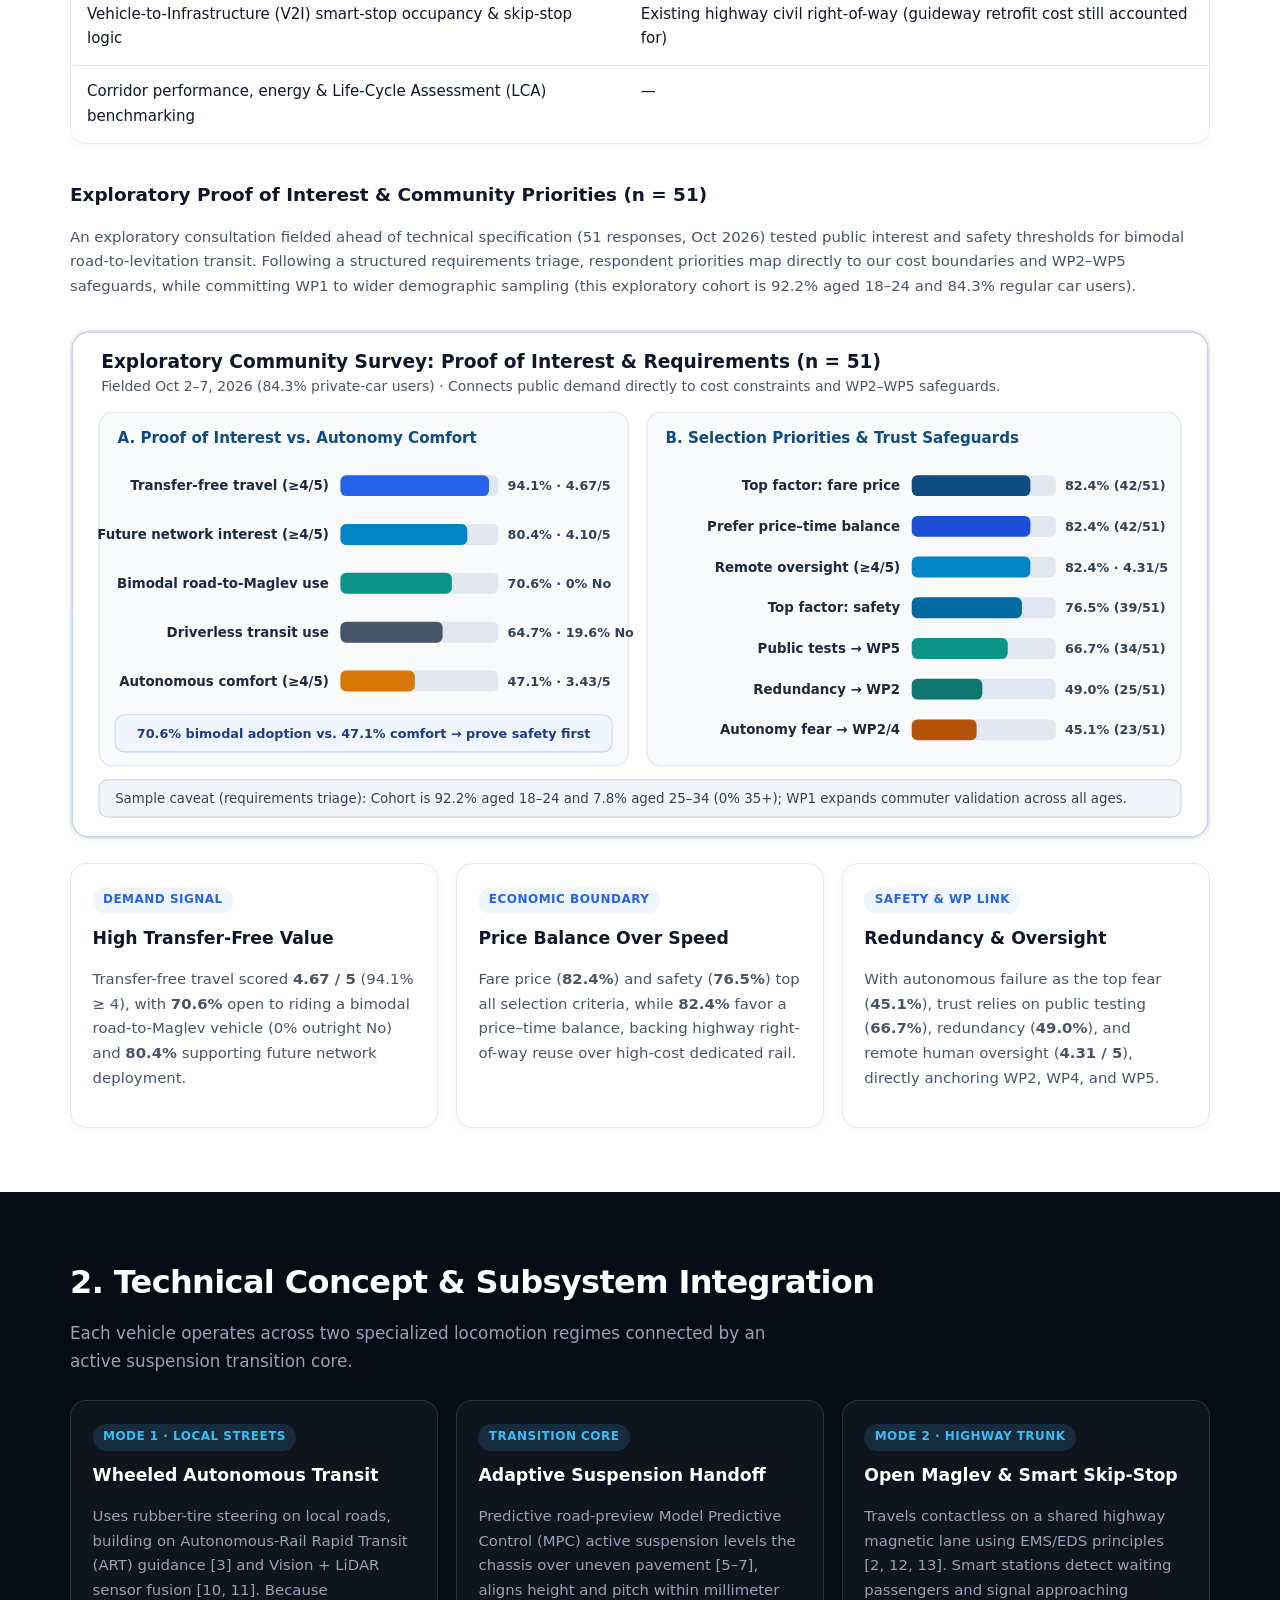
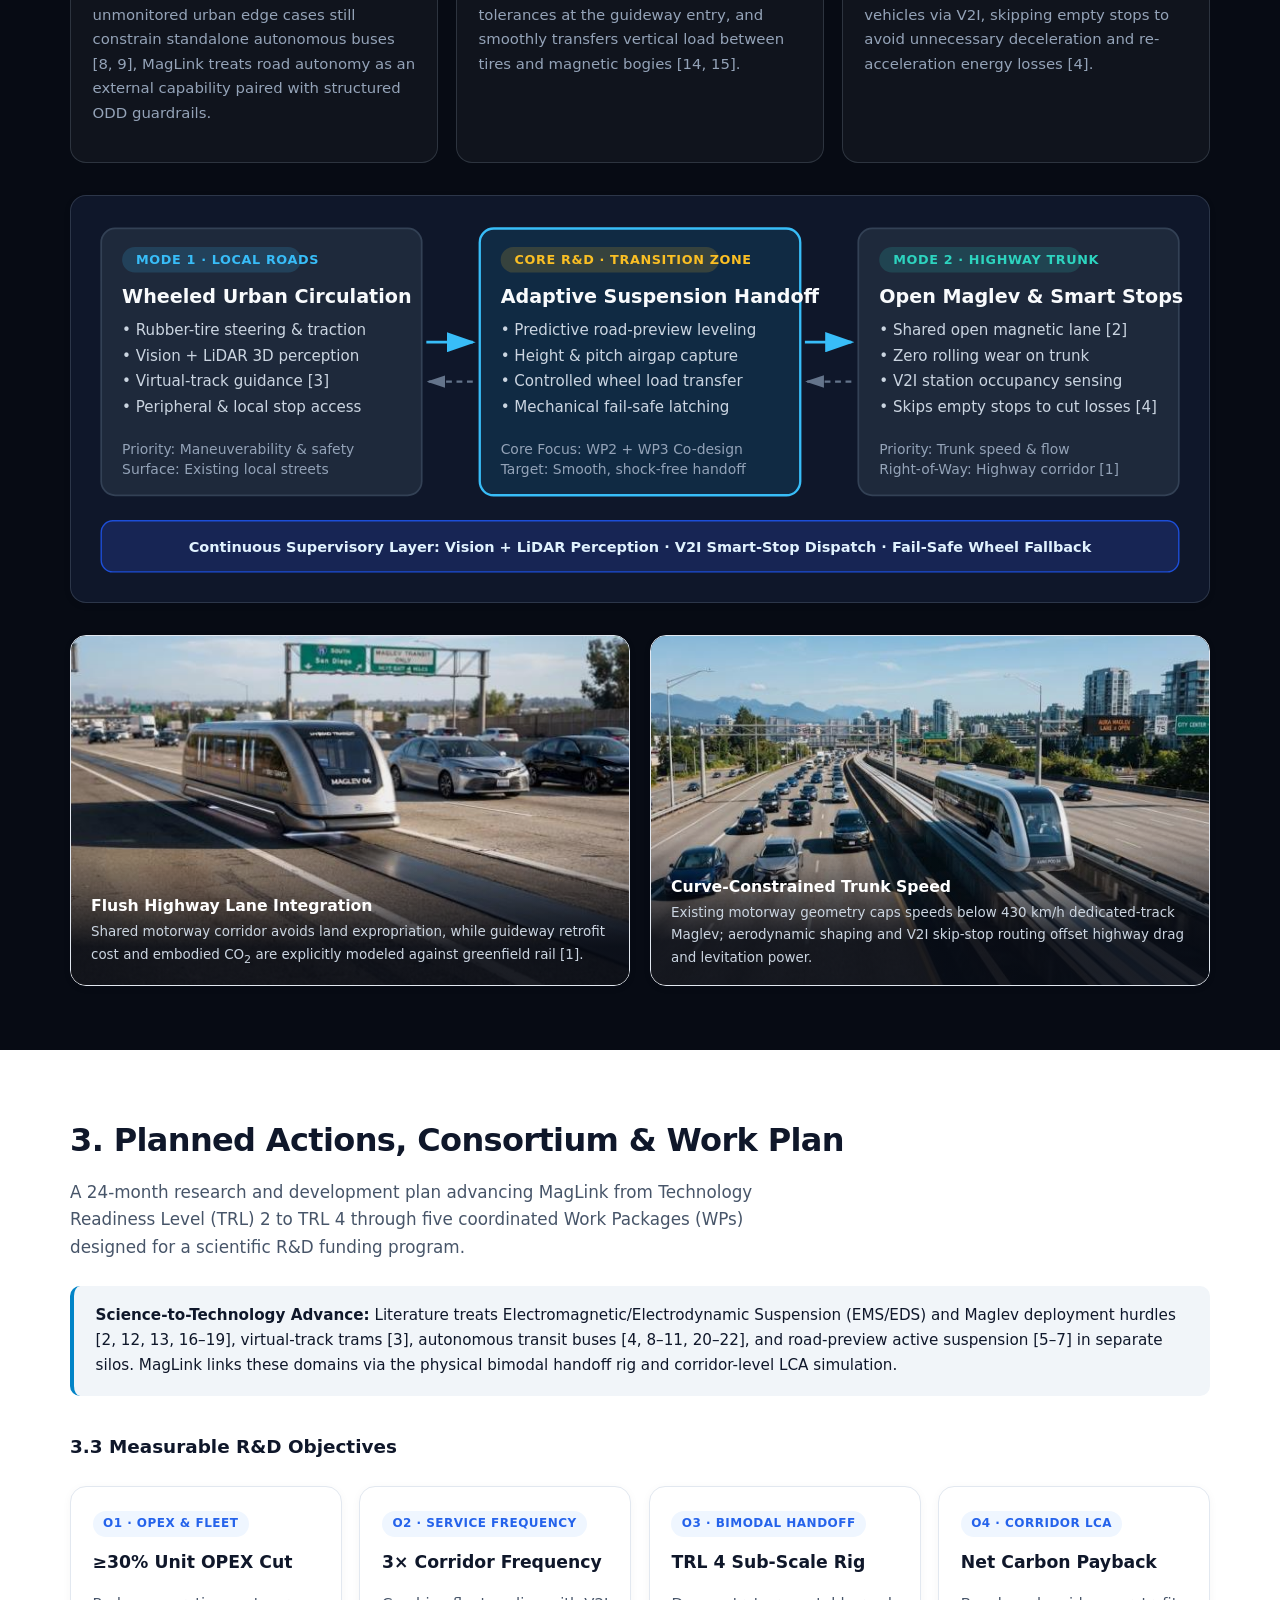
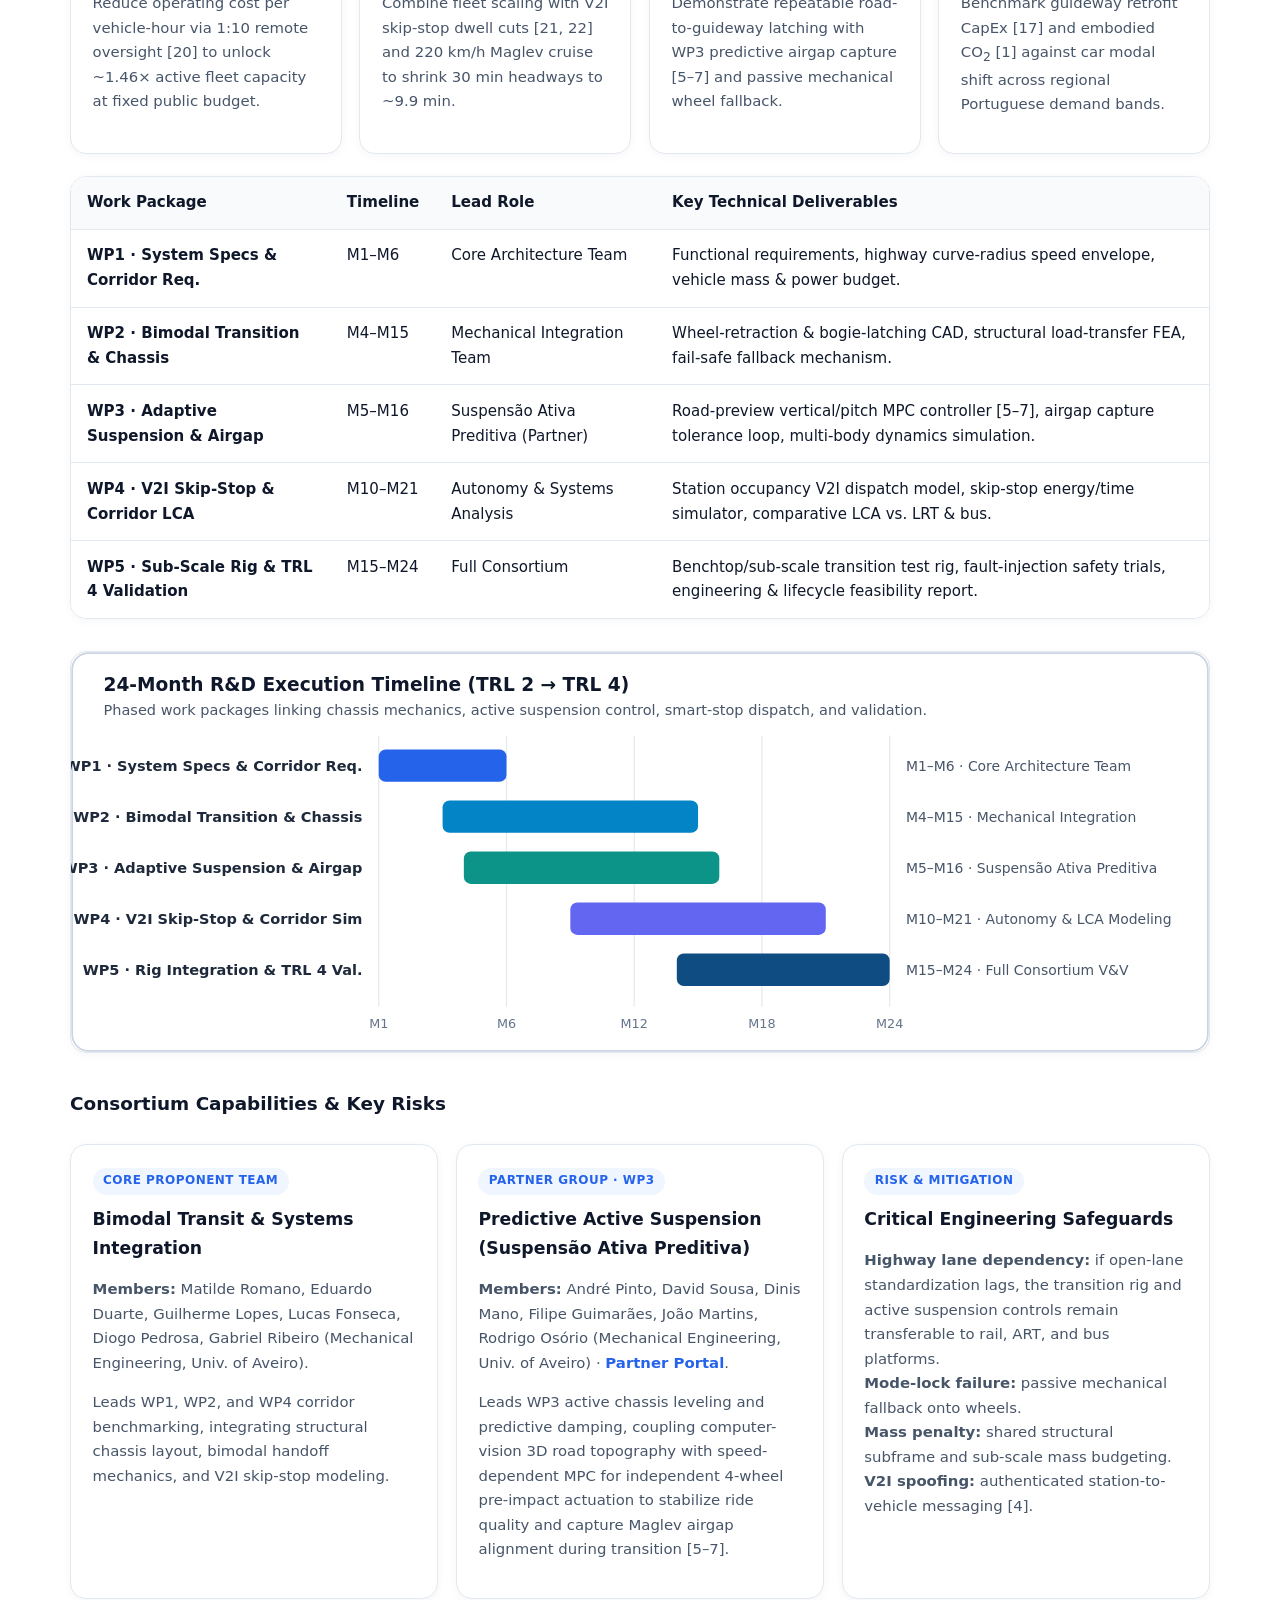
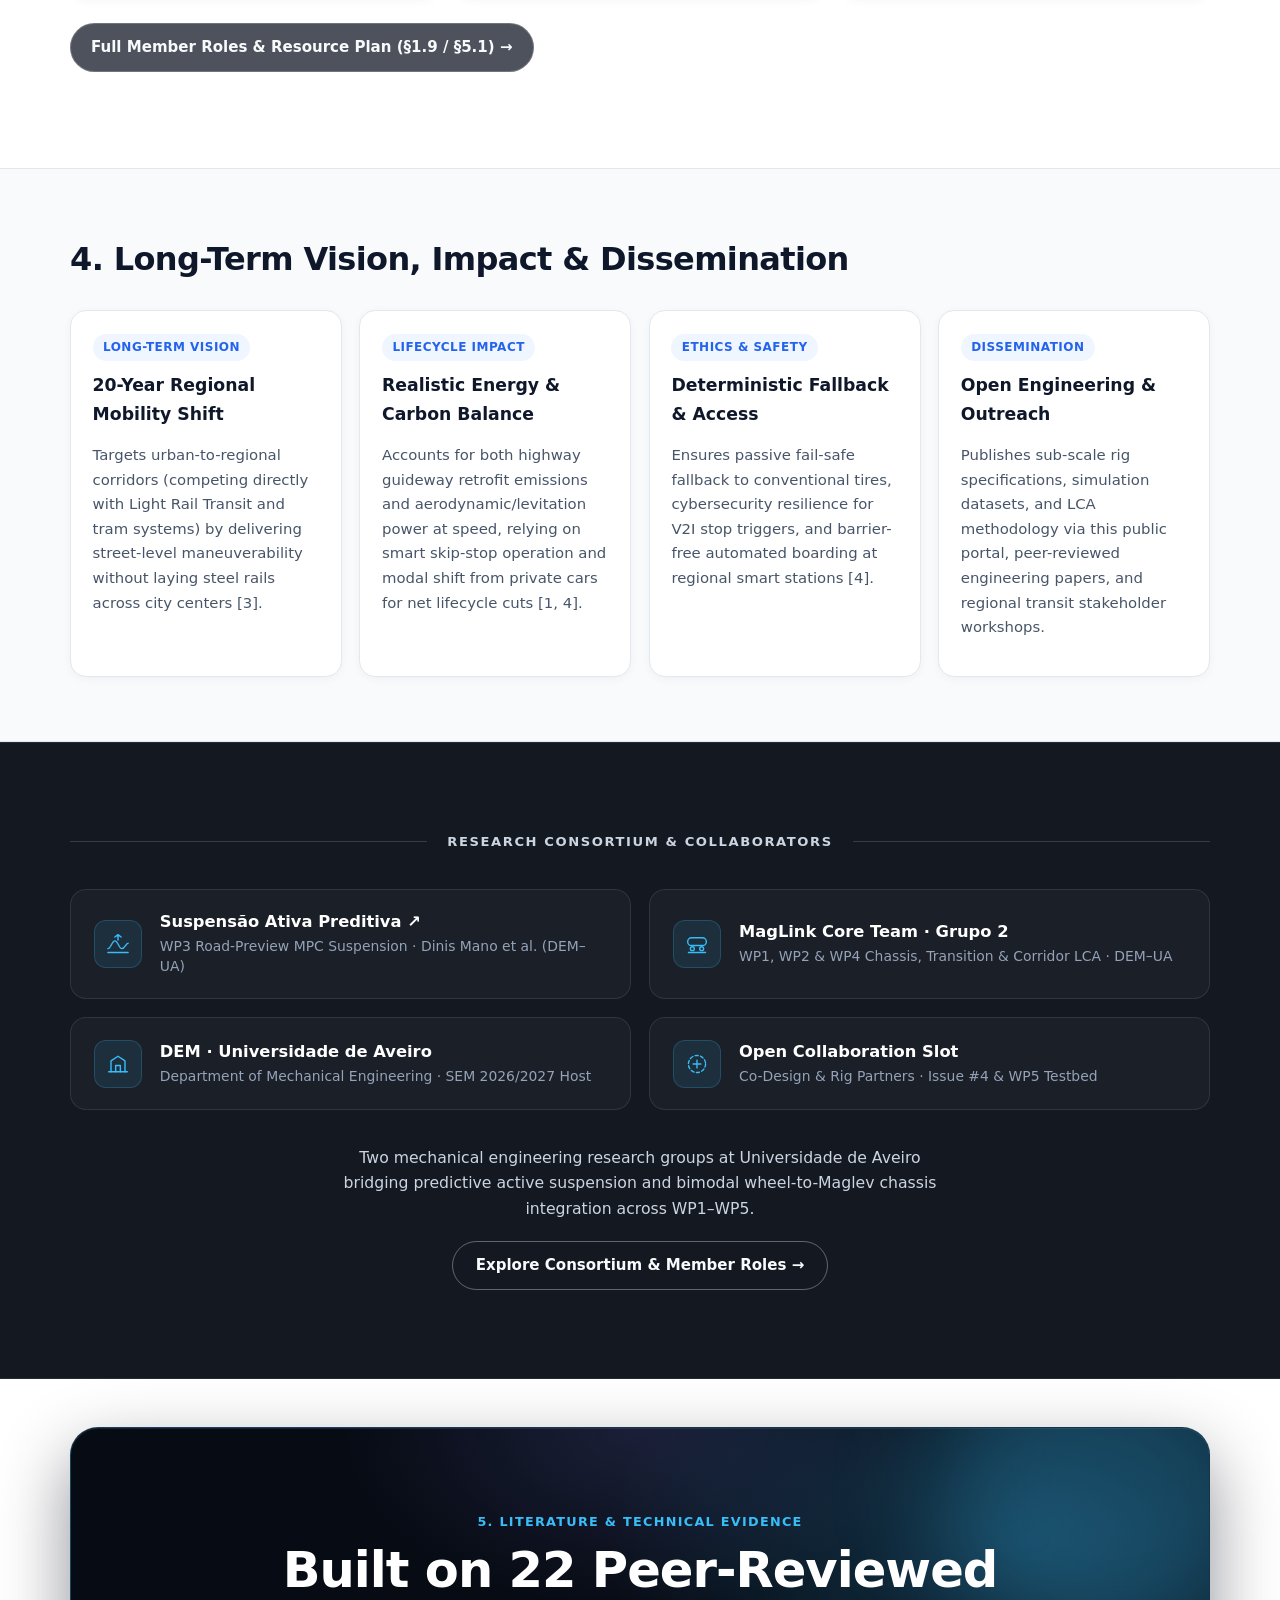
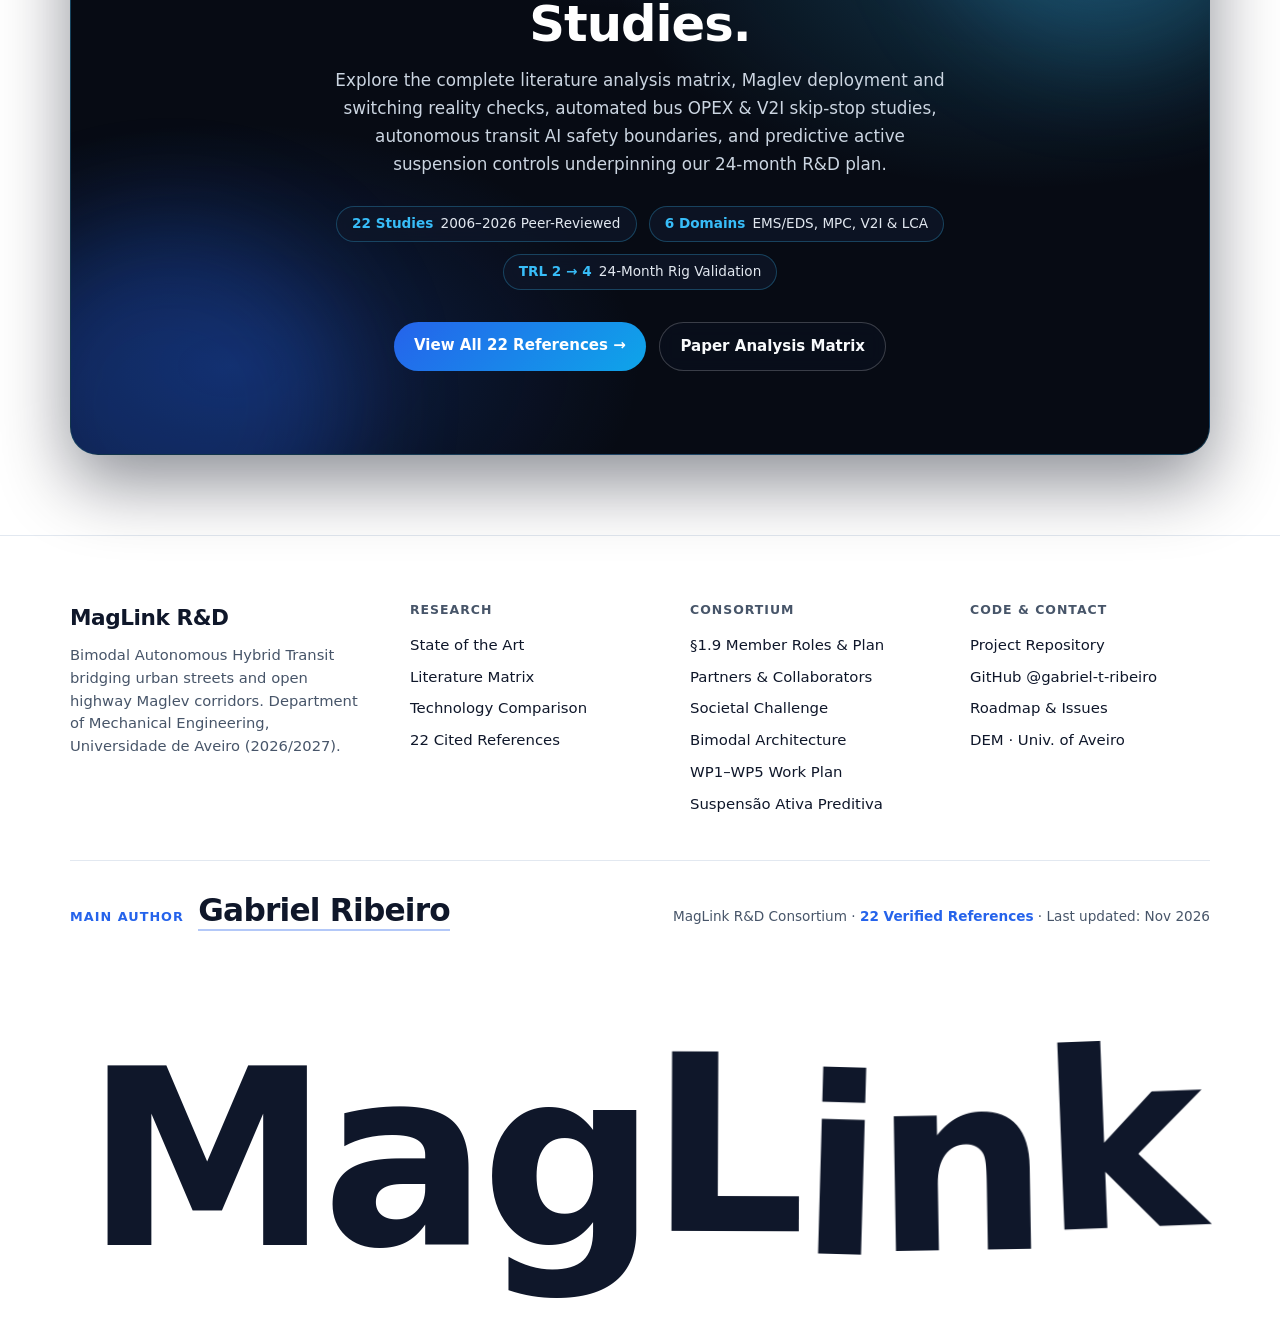
==== commit 58325129: "Document §3.2/§4.1 corridor equations & assumptions on state-of-the-art.html and link from explorer" ====
--- a/index.html
+++ b/index.html
@@ -203,7 +203,7 @@
           </div>
 
           <p class="explorer-footnote">
-            Hover, focus, or tap any bar for the component breakdown. Parametric model grounded in [3, 17, 20&ndash;22] via <code>scripts/corridor_estimator.py</code>.
+            Hover, focus, or tap any bar for the component breakdown. Parametric model grounded in [3, 17, 20&ndash;22] via <code>scripts/corridor_estimator.py</code> &middot; <a href="state-of-the-art.html#corridor-model">View Equations &amp; Research Assumptions (&sect;3.2 / &sect;4.1) &rarr;</a>
           </p>
         </div>
 
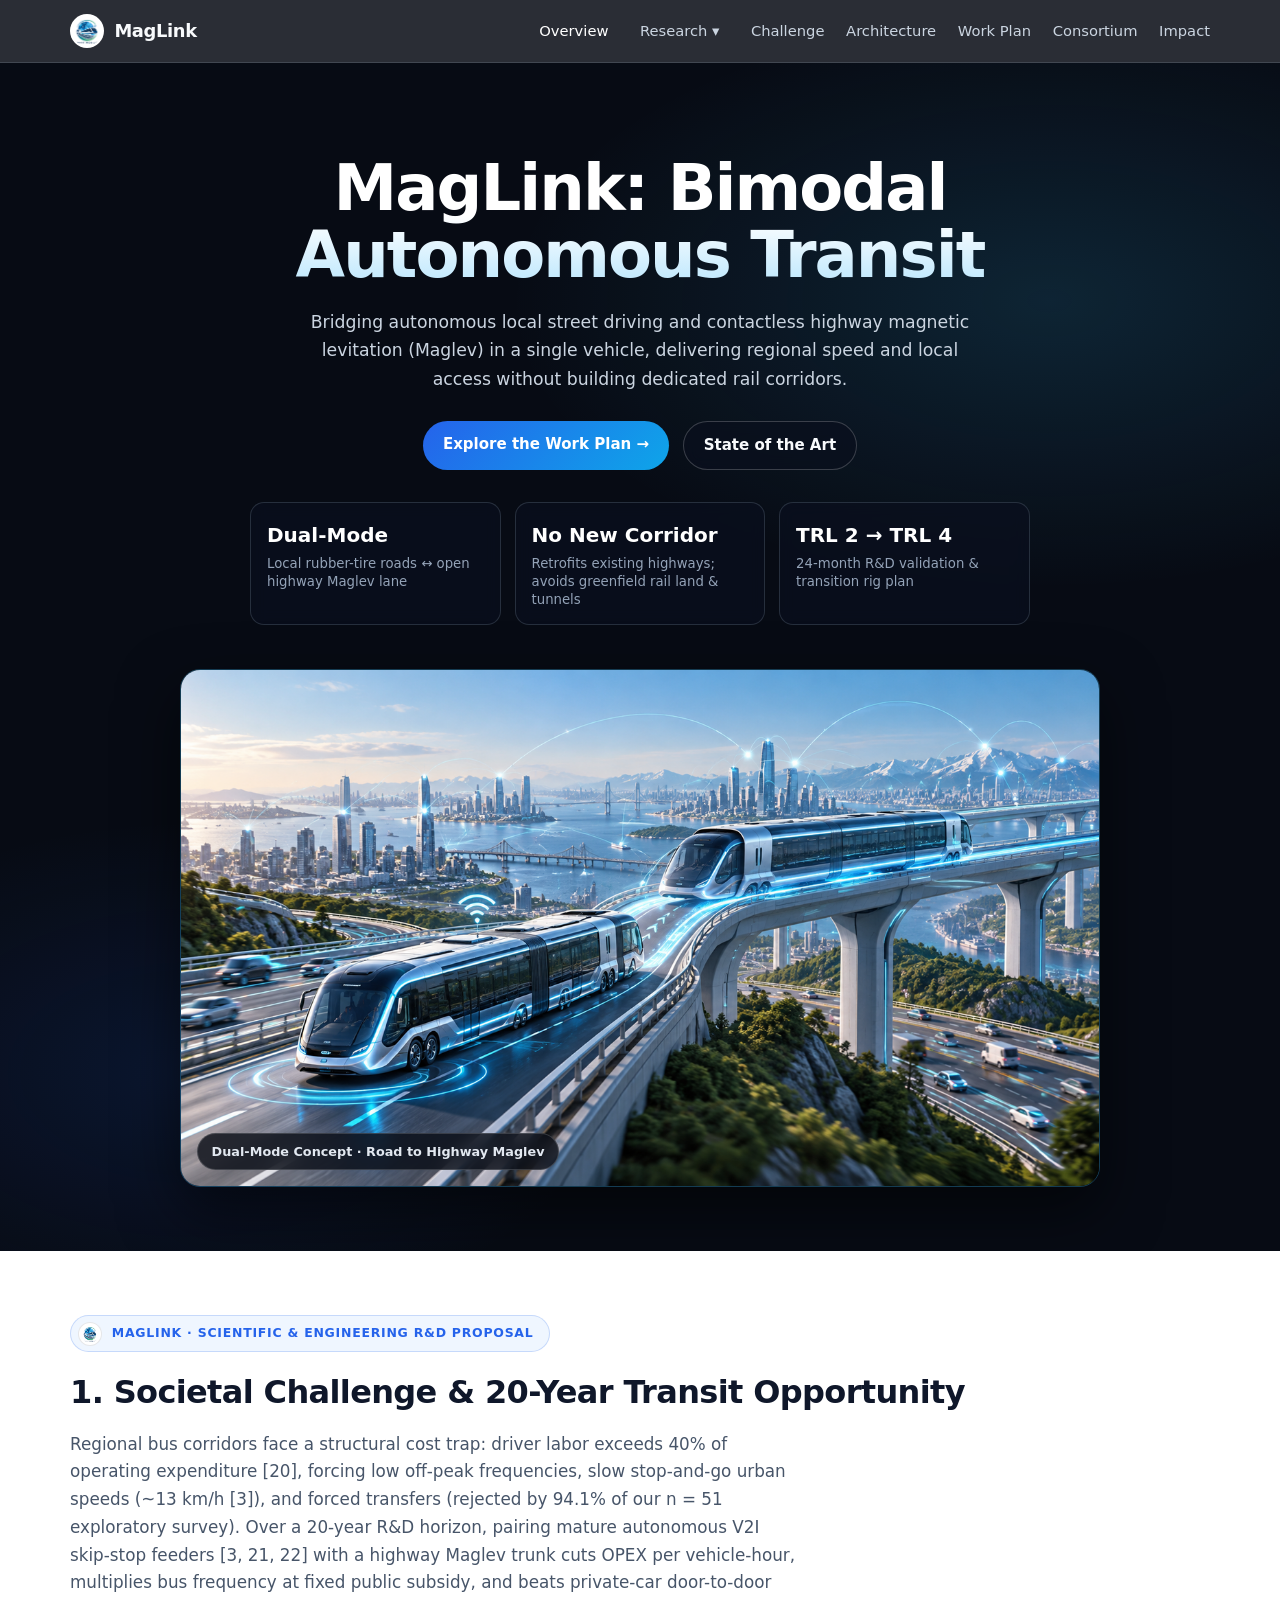
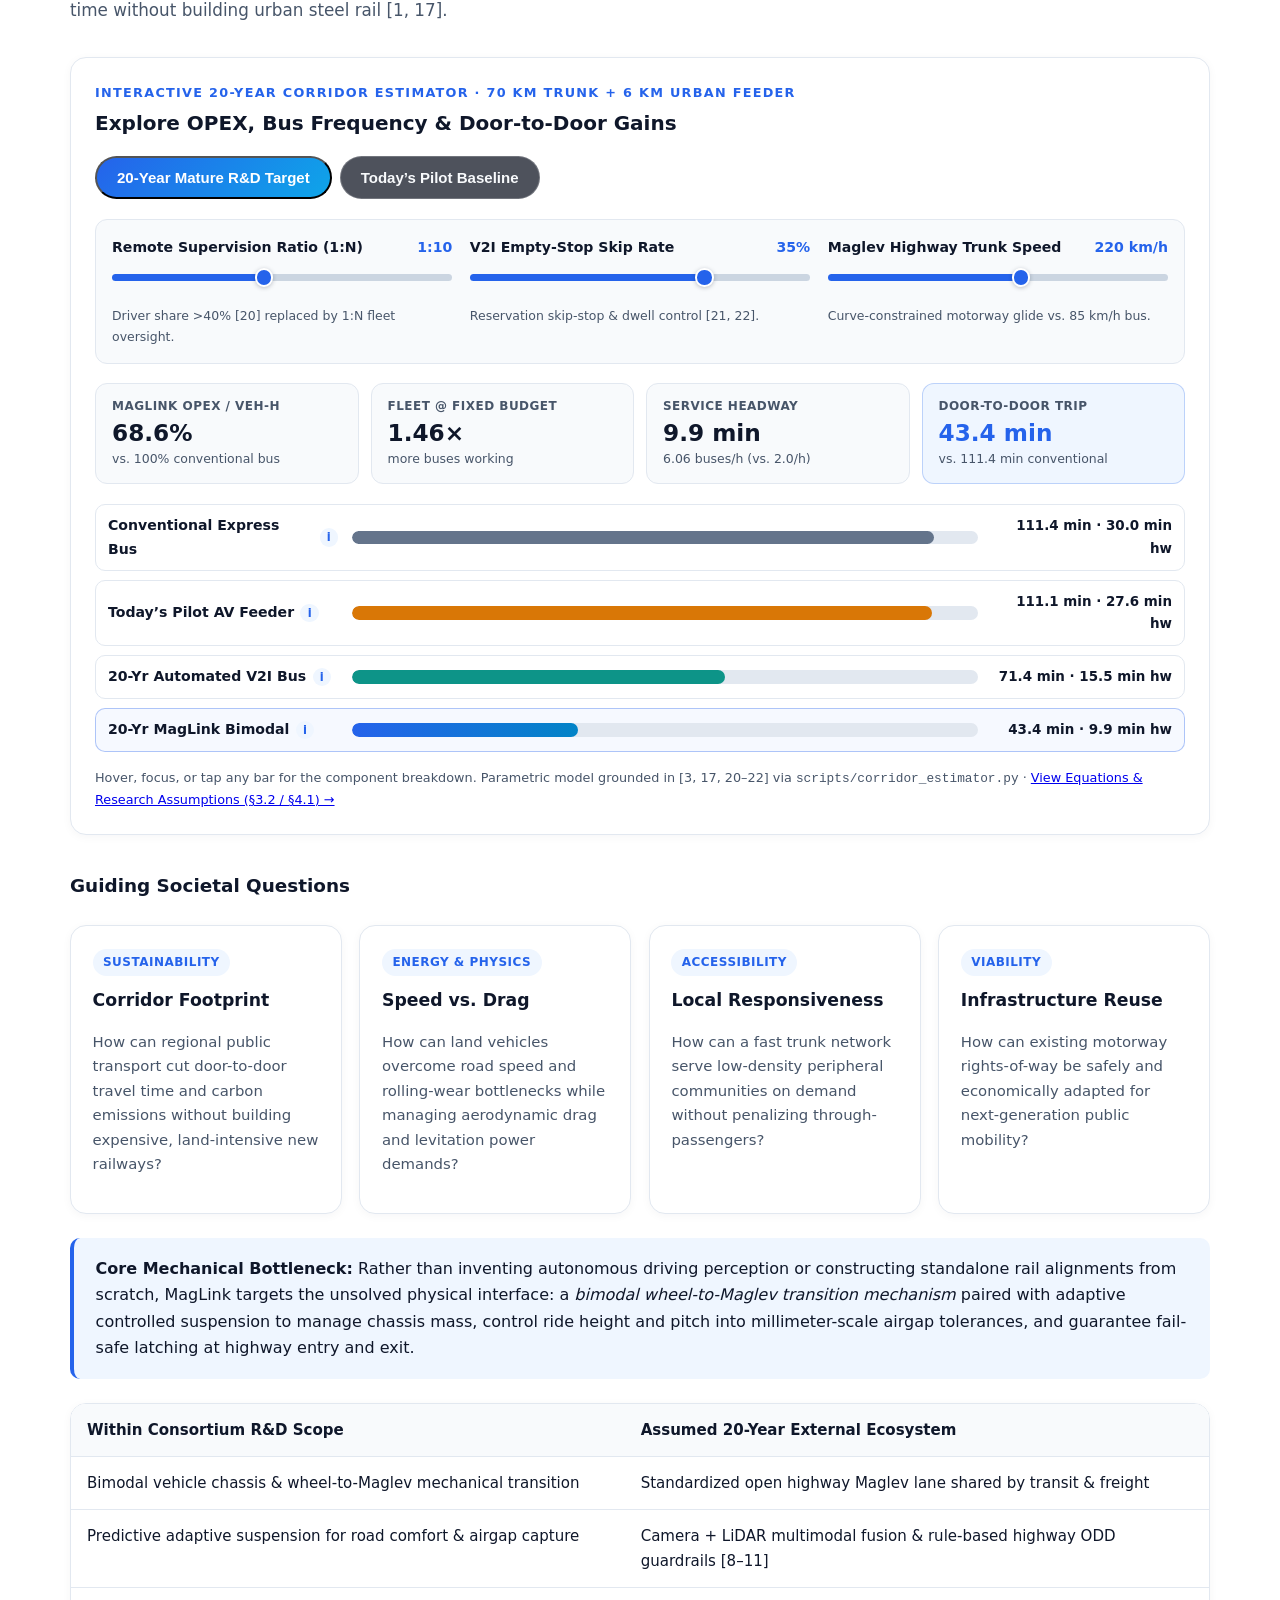
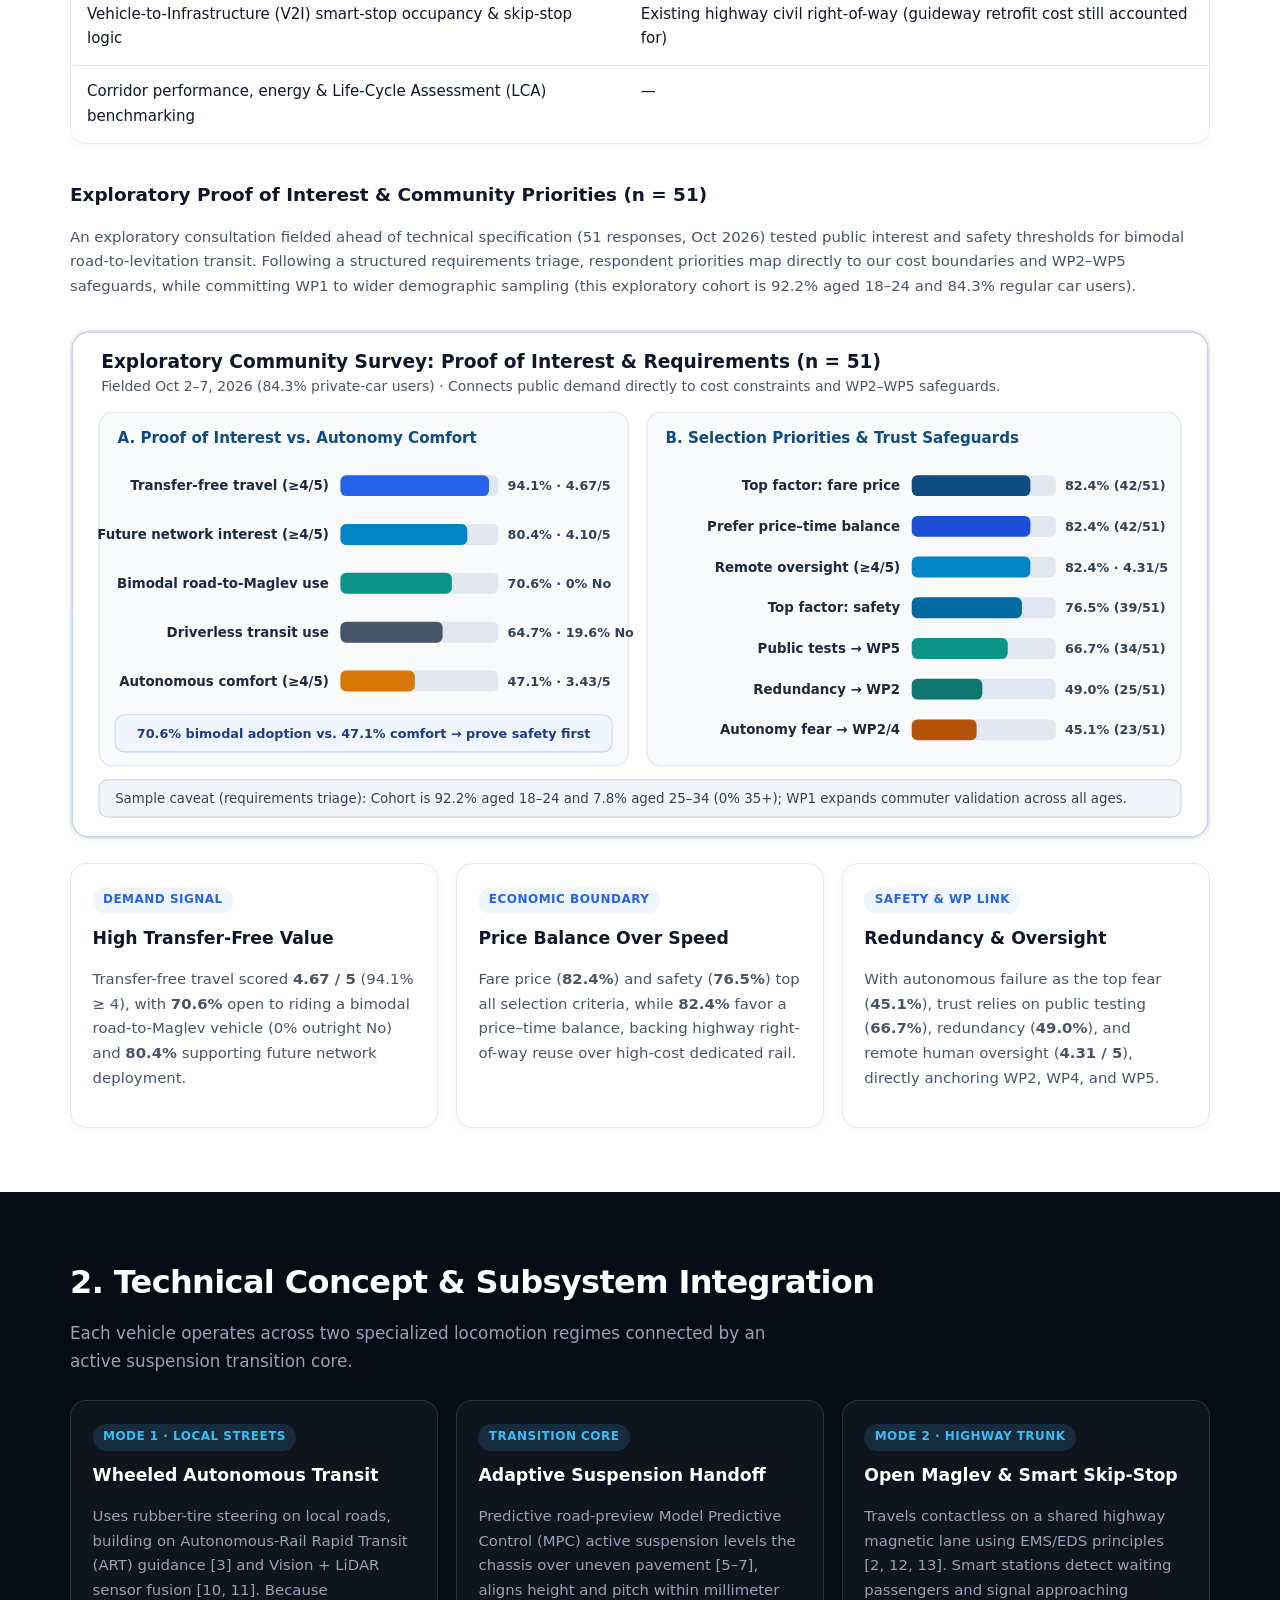
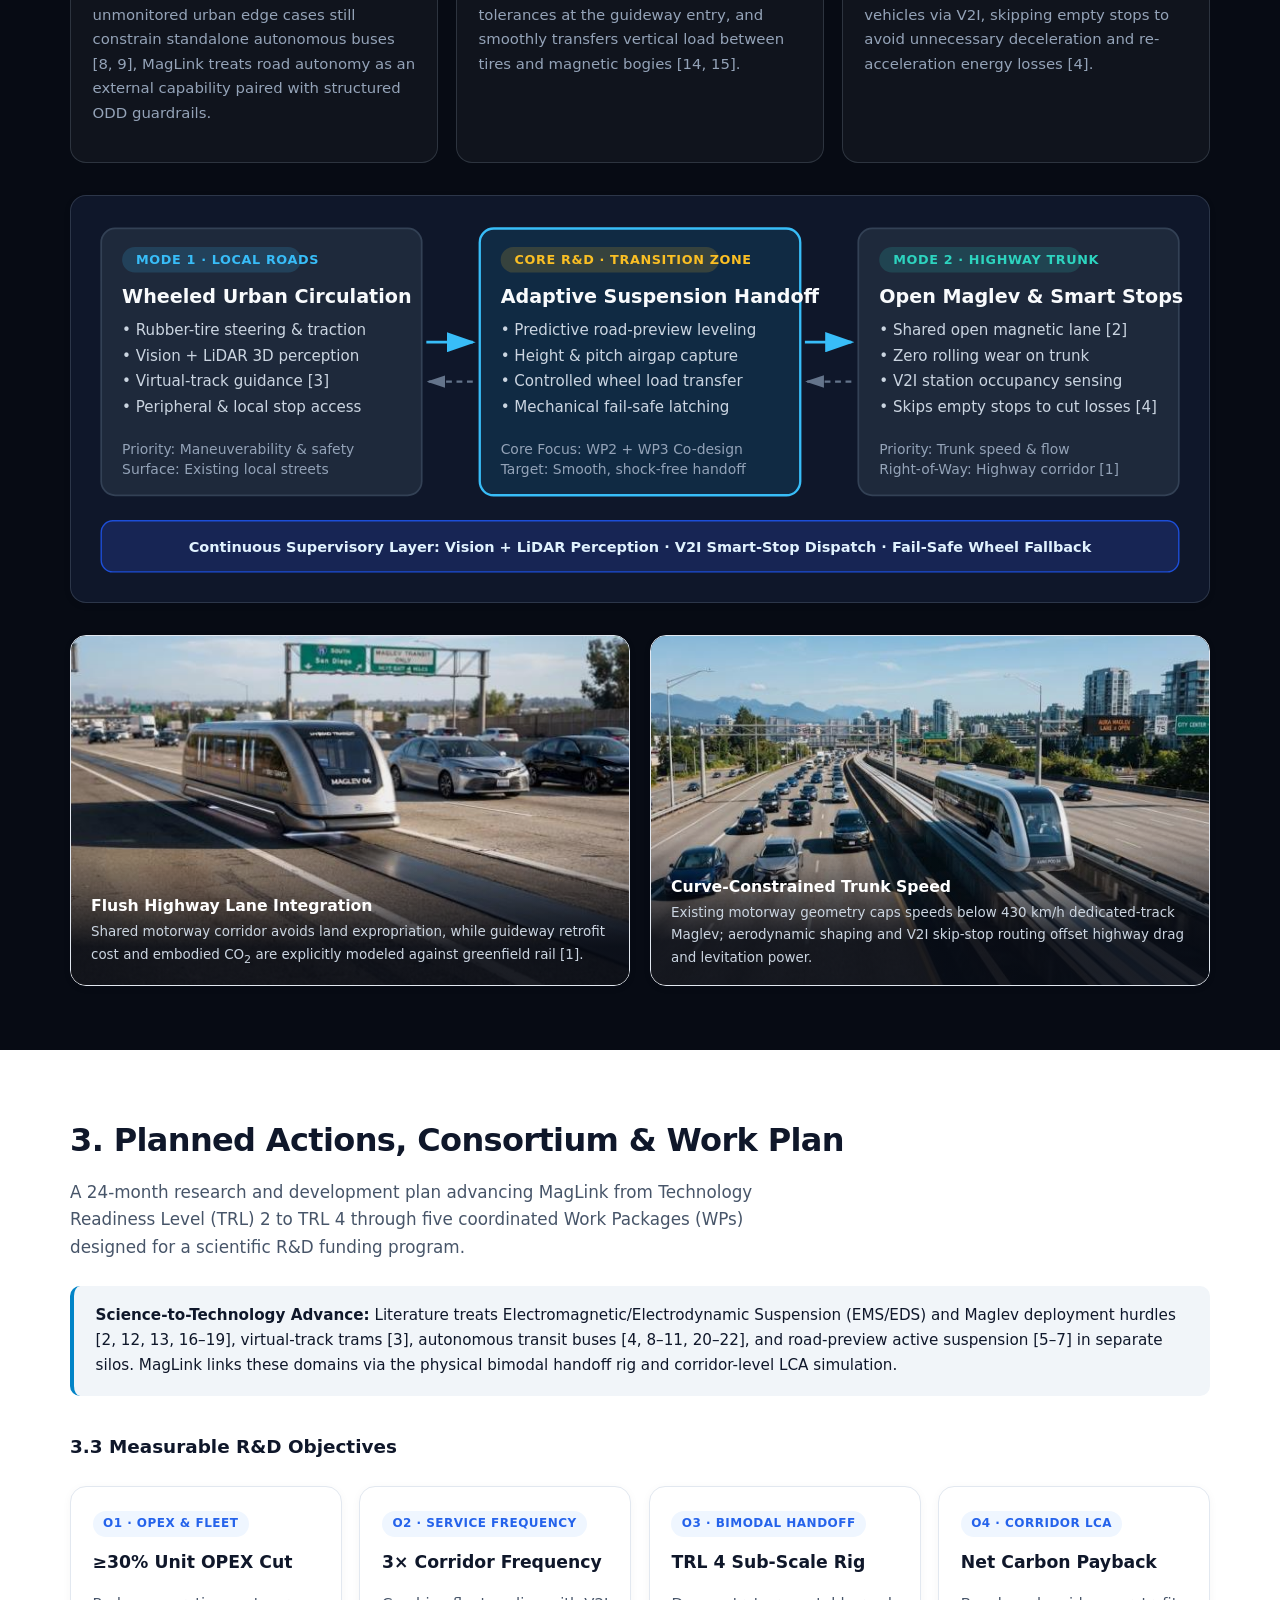
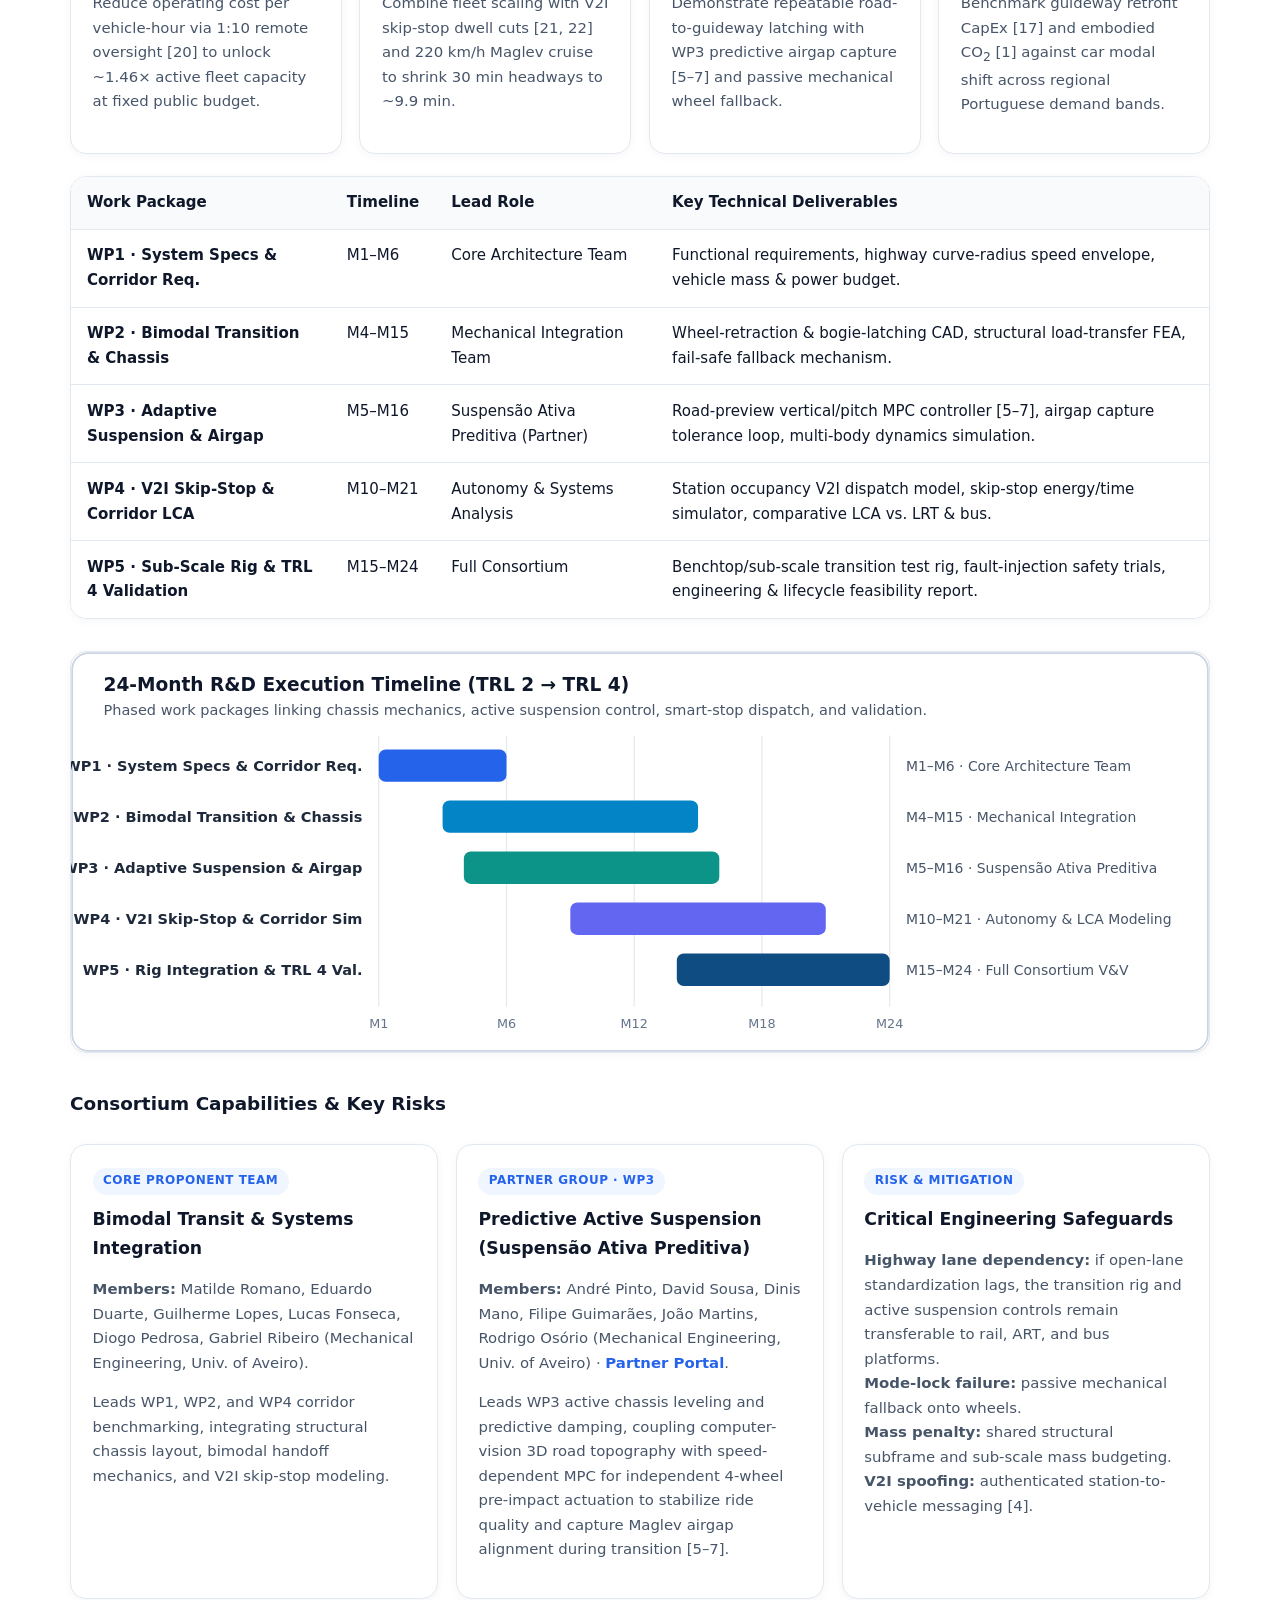
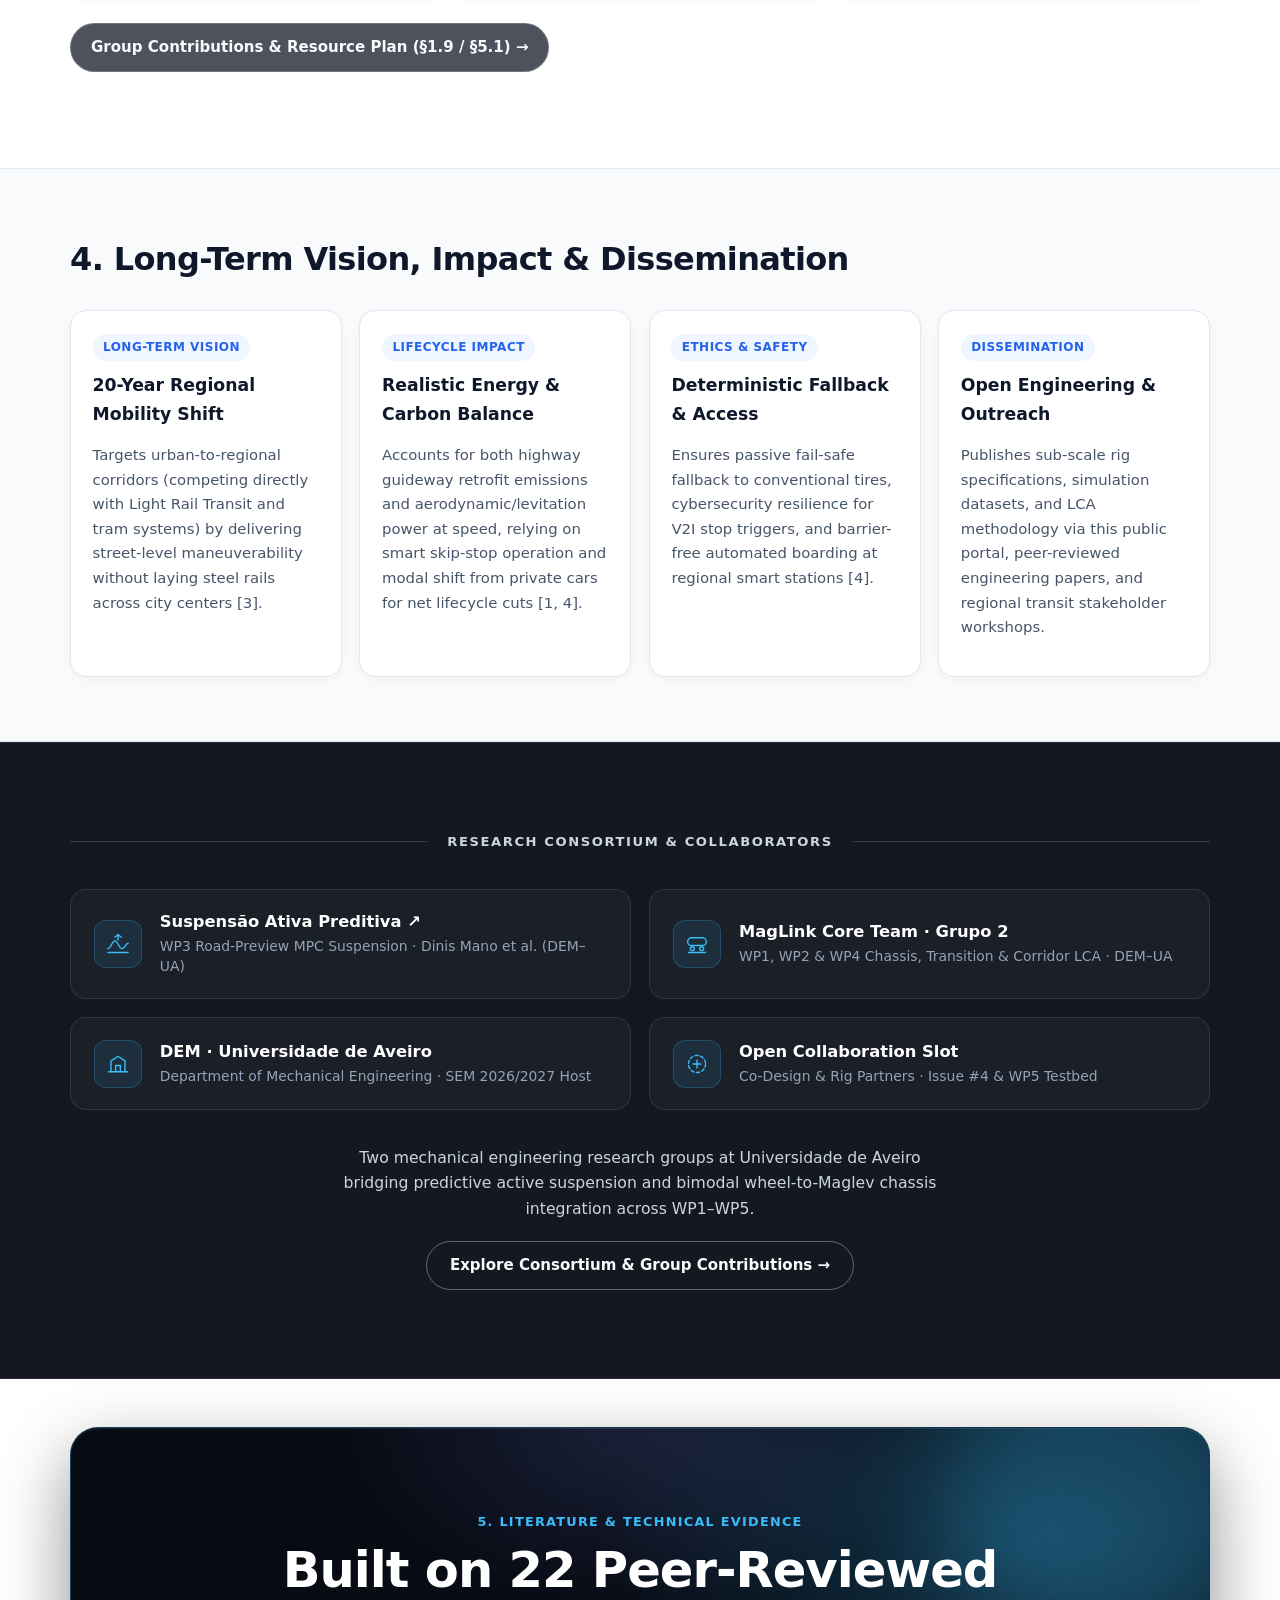
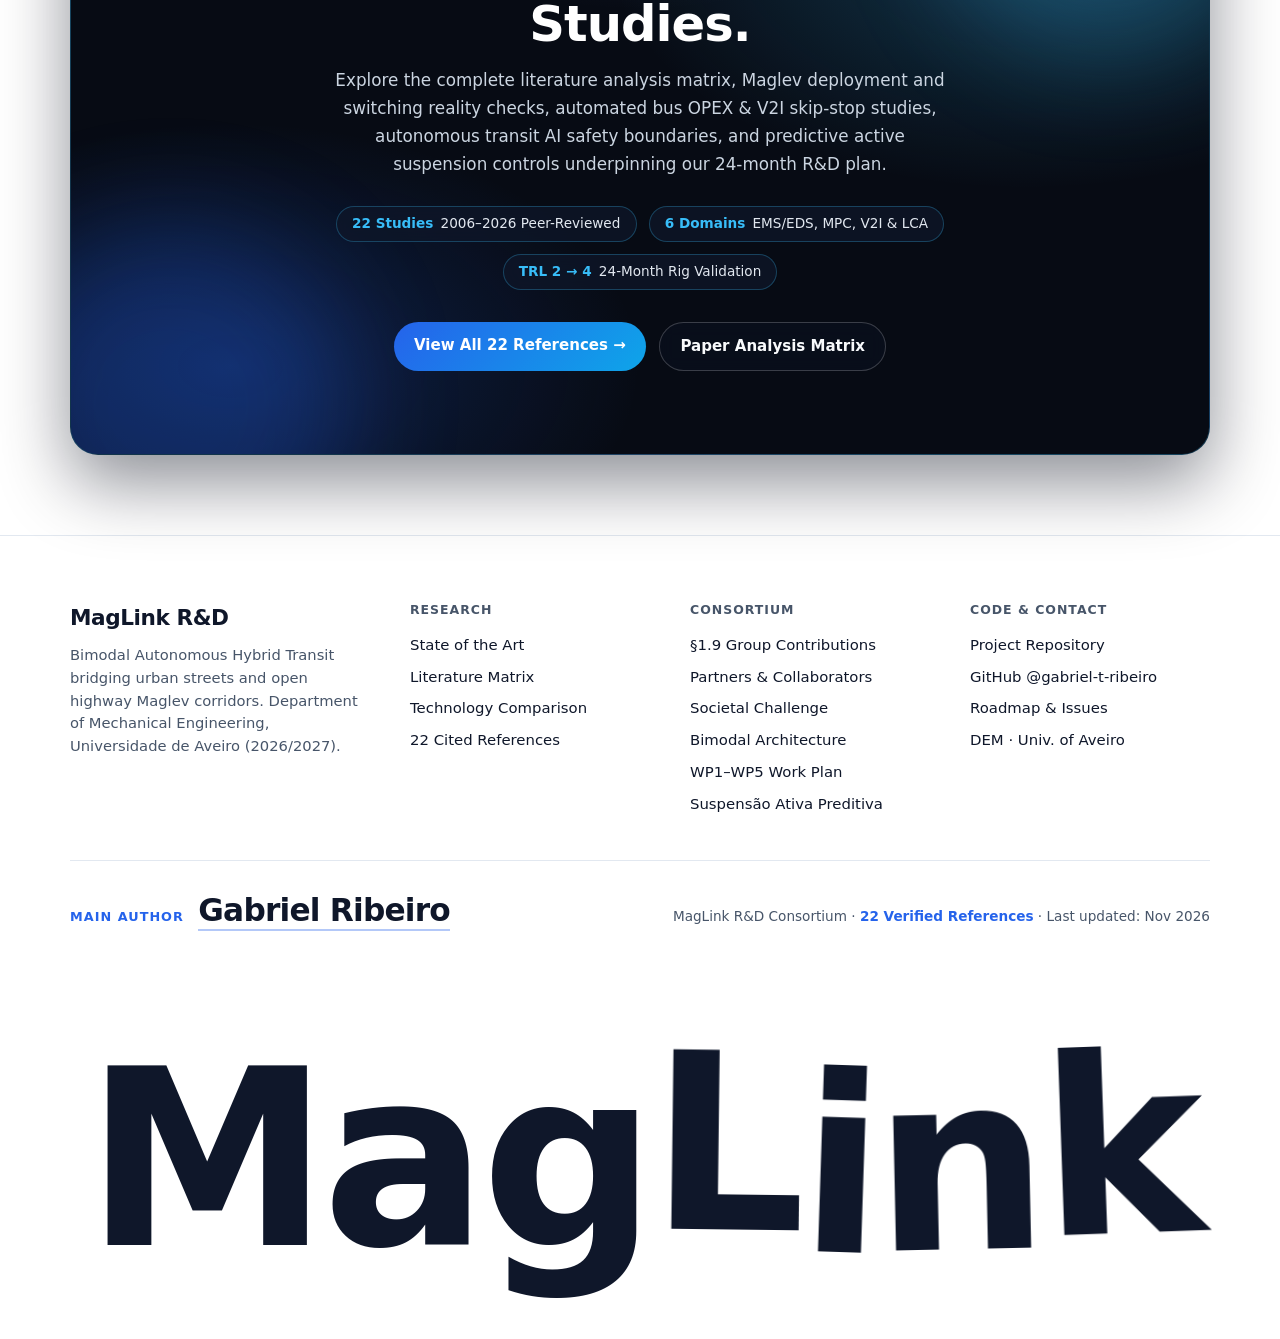
==== commit fc6a5096: "Refocus §1.9 consortium page on group-specific contributions aligned with Suspensão Ativa Preditiva" ====
--- a/index.html
+++ b/index.html
@@ -471,7 +471,7 @@
           </article>
         </div>
         <div class="hero-actions" style="margin-top: 1.5rem;">
-          <a class="btn btn-secondary" href="consortium.html">Full Member Roles &amp; Resource Plan (§1.9 / §5.1) &rarr;</a>
+          <a class="btn btn-secondary" href="consortium.html">Group Contributions &amp; Resource Plan (§1.9 / §5.1) &rarr;</a>
         </div>
       </div>
     </section>
@@ -580,7 +580,7 @@
           <p class="partner-summary">
             Two mechanical engineering research groups at Universidade de Aveiro bridging predictive active suspension and bimodal wheel-to-Maglev chassis integration across WP1&ndash;WP5.
           </p>
-          <a class="btn btn-outline-light" href="consortium.html">Explore Consortium &amp; Member Roles &rarr;</a>
+          <a class="btn btn-outline-light" href="consortium.html">Explore Consortium &amp; Group Contributions &rarr;</a>
         </div>
       </div>
     </section>
@@ -631,7 +631,7 @@
         <div class="footer-col">
           <h3>Consortium</h3>
           <ul>
-            <li><a href="consortium.html">§1.9 Member Roles &amp; Plan</a></li>
+            <li><a href="consortium.html">§1.9 Group Contributions</a></li>
             <li><a href="#partners">Partners &amp; Collaborators</a></li>
             <li><a href="#challenge">Societal Challenge</a></li>
             <li><a href="#architecture">Bimodal Architecture</a></li>
